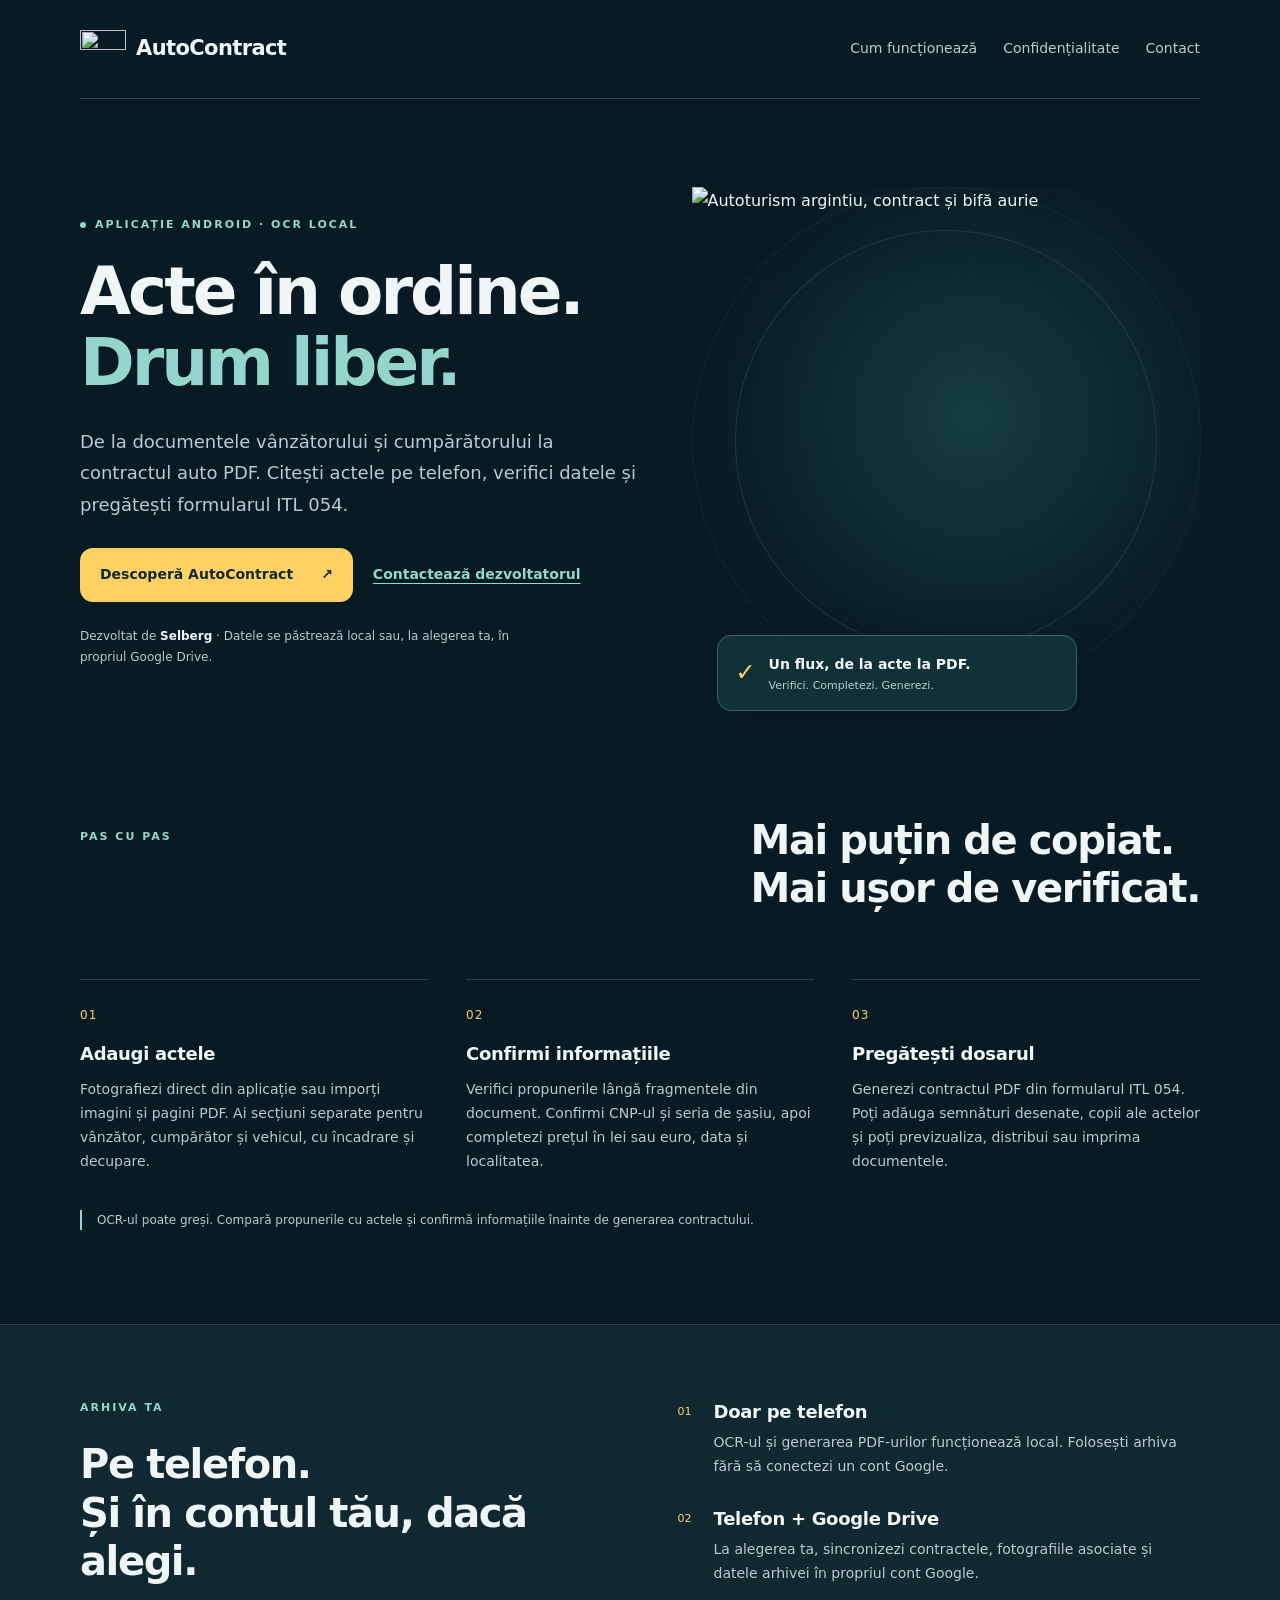
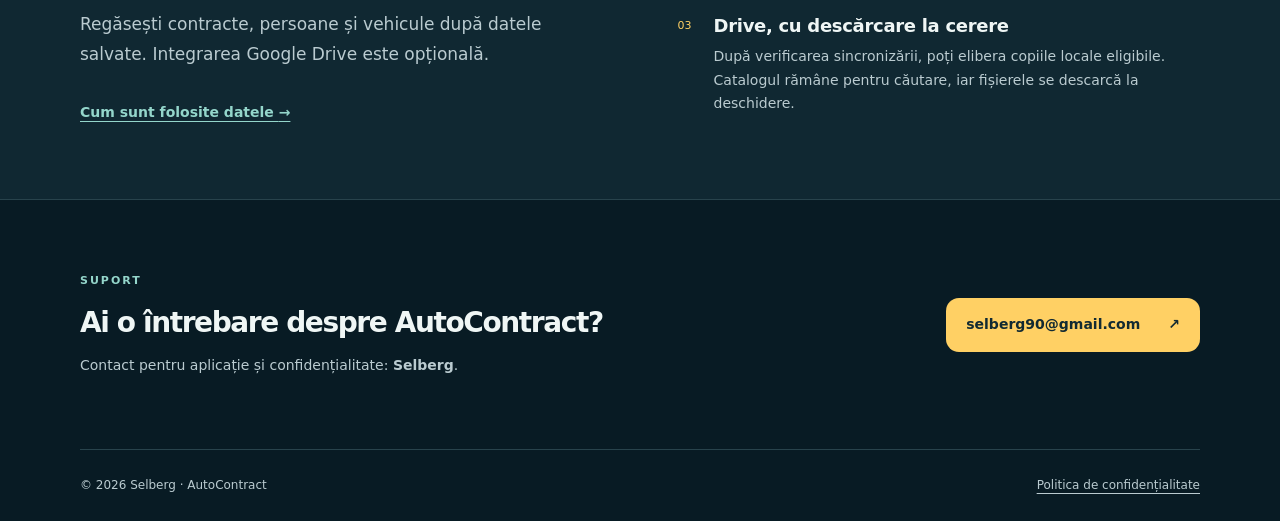
==== index.html @ 1d950cab "Publică paginile AutoContract și politica de confidențialitate" ====
<!doctype html>
<html lang="ro">
<head>
  <meta charset="utf-8">
  <meta name="viewport" content="width=device-width, initial-scale=1">
  <meta name="description" content="AutoContract: aplicație Android pentru contracte auto ITL 054, OCR local, PDF-uri și arhivare opțională în propriul Google Drive.">
  <meta name="theme-color" content="#081b24">
  <title>AutoContract — Acte în ordine. Drum liber.</title>
  <link rel="icon" type="image/png" href="assets/logo.png">
  <link rel="stylesheet" href="style.css">
</head>
<body>
  <a class="skip" href="#continut">Sari la conținut</a>
  <header class="top wrap">
    <a class="brand" href="index.html" aria-label="AutoContract — Acasă"><img src="assets/logo.png" alt="" width="46" height="46"><span>AutoContract</span></a>
    <nav aria-label="Navigare principală"><a href="#cum-functioneaza">Cum funcționează</a><a href="confidentialitate.html">Confidențialitate</a><a href="mailto:selberg90@gmail.com">Contact</a></nav>
  </header>
  <main id="continut">
    <section class="hero wrap">
      <div class="hero-copy">
        <p class="eyebrow"><span class="dot"></span> APLICAȚIE ANDROID · OCR LOCAL</p>
        <h1>Acte în ordine.<br><em>Drum liber.</em></h1>
        <p class="lead">De la documentele vânzătorului și cumpărătorului la contractul auto PDF. Citești actele pe telefon, verifici datele și pregătești formularul ITL 054.</p>
        <div class="actions"><a class="button primary" href="#cum-functioneaza">Descoperă AutoContract <span aria-hidden="true">↗</span></a><a class="text-link" href="mailto:selberg90@gmail.com">Contactează dezvoltatorul</a></div>
        <p class="quiet">Dezvoltat de <strong>Selberg</strong> · Datele se păstrează local sau, la alegerea ta, în propriul Google Drive.</p>
      </div>
      <div class="hero-art" aria-label="Identitatea vizuală AutoContract: un autoturism, un document și o bifă">
        <div class="orbit" aria-hidden="true"></div><div class="orbit second" aria-hidden="true"></div>
        <img class="app-art" src="assets/logo.png" alt="Autoturism argintiu, contract și bifă aurie" width="512" height="512">
        <div class="art-label"><span class="mini-check" aria-hidden="true">✓</span><div><strong>Un flux, de la acte la PDF.</strong><small>Verifici. Completezi. Generezi.</small></div></div>
      </div>
    </section>
    <section class="flow wrap" id="cum-functioneaza" aria-labelledby="flow-title">
      <div class="section-heading"><p class="eyebrow">PAS CU PAS</p><h2 id="flow-title">Mai puțin de copiat.<br>Mai ușor de verificat.</h2></div>
      <div class="steps">
        <article><span class="number">01</span><h3>Adaugi actele</h3><p>Fotografiezi direct din aplicație sau imporți imagini și pagini PDF. Ai secțiuni separate pentru vânzător, cumpărător și vehicul, cu încadrare și decupare.</p></article>
        <article><span class="number">02</span><h3>Confirmi informațiile</h3><p>Verifici propunerile lângă fragmentele din document. Confirmi CNP-ul și seria de șasiu, apoi completezi prețul în lei sau euro, data și localitatea.</p></article>
        <article><span class="number">03</span><h3>Pregătești dosarul</h3><p>Generezi contractul PDF din formularul ITL 054. Poți adăuga semnături desenate, copii ale actelor și poți previzualiza, distribui sau imprima documentele.</p></article>
      </div>
      <p class="note">OCR-ul poate greși. Compară propunerile cu actele și confirmă informațiile înainte de generarea contractului.</p>
    </section>
    <section class="archive-band">
      <div class="wrap archive-grid">
        <div><p class="eyebrow">ARHIVA TA</p><h2>Pe telefon.<br>Și în contul tău, dacă alegi.</h2><p class="lead smaller">Regăsești contracte, persoane și vehicule după datele salvate. Integrarea Google Drive este opțională.</p><a class="text-link" href="confidentialitate.html">Cum sunt folosite datele <span aria-hidden="true">→</span></a></div>
        <div class="storage-options">
          <article><span aria-hidden="true">01</span><div><h3>Doar pe telefon</h3><p>OCR-ul și generarea PDF-urilor funcționează local. Folosești arhiva fără să conectezi un cont Google.</p></div></article>
          <article><span aria-hidden="true">02</span><div><h3>Telefon + Google Drive</h3><p>La alegerea ta, sincronizezi contractele, fotografiile asociate și datele arhivei în propriul cont Google.</p></div></article>
          <article><span aria-hidden="true">03</span><div><h3>Drive, cu descărcare la cerere</h3><p>După verificarea sincronizării, poți elibera copiile locale eligibile. Catalogul rămâne pentru căutare, iar fișierele se descarcă la deschidere.</p></div></article>
        </div>
      </div>
    </section>
    <section class="contact wrap" id="contact"><div><p class="eyebrow">SUPORT</p><h2>Ai o întrebare despre AutoContract?</h2><p>Contact pentru aplicație și confidențialitate: <strong>Selberg</strong>.</p></div><a class="button primary" href="mailto:selberg90@gmail.com">selberg90@gmail.com <span aria-hidden="true">↗</span></a></section>
  </main>
  <footer class="wrap"><span>© 2026 Selberg · AutoContract</span><a href="confidentialitate.html">Politica de confidențialitate</a></footer>
</body>
</html>
---- style.css ----
:root{color-scheme:dark;--bg:#081b24;--surface:#102832;--mint:#94d6cb;--text:#eff6f5;--muted:#bacbd0;--gold:#ffd064;--line:#28434c}*{box-sizing:border-box}html{scroll-behavior:smooth;scroll-padding-top:36px}body{margin:0;background:var(--bg);color:var(--text);font-family:system-ui,-apple-system,"Segoe UI",sans-serif;font-size:16px;line-height:1.7}a{color:inherit;text-underline-offset:4px}a:hover{color:var(--mint)}a:focus-visible,button:focus-visible{outline:3px solid var(--gold);outline-offset:6px}img{max-width:100%;height:auto}.wrap{width:min(1120px,calc(100% - 64px));margin-inline:auto}.skip{position:absolute;left:20px;top:-70px;background:var(--gold);color:var(--bg);padding:10px;z-index:20}.skip:focus{top:10px}.top{display:flex;align-items:center;justify-content:space-between;gap:24px;padding-block:26px;border-bottom:1px solid var(--line)}.brand{display:flex;align-items:center;gap:10px;text-decoration:none;font-size:21px;font-weight:750;letter-spacing:-.6px}.brand img{object-fit:contain}.top nav{display:flex;gap:26px;font-size:14px;color:var(--muted)}.top nav a{text-decoration:none}.top nav a[aria-current]{color:var(--gold)}.hero{display:grid;grid-template-columns:1.12fr 1fr;align-items:center;gap:42px;padding-block:88px 100px}.eyebrow{font-size:11px;font-weight:750;letter-spacing:2px;color:var(--mint);margin:0 0 22px;display:flex;align-items:center;gap:9px}.dot{width:6px;height:6px;border-radius:50%;background:var(--mint)}h1{font-size:clamp(44px,5.3vw,66px);line-height:1.08;letter-spacing:-3px;font-weight:720;margin:0 0 27px}h1 em{font-style:normal;color:var(--mint)}.lead{font-size:18px;line-height:1.75;color:var(--muted);max-width:570px;margin:0 0 28px}.lead.smaller{font-size:17px}.actions{display:flex;flex-wrap:wrap;align-items:center;gap:20px}.button{display:inline-flex;align-items:center;justify-content:space-between;gap:28px;min-height:54px;border-radius:13px;padding:13px 20px;text-decoration:none;font-size:14px;font-weight:750}.primary{background:var(--gold);color:#122a32}.primary:hover{background:#ffe093;color:#122a32}.text-link{font-size:14px;color:var(--mint);font-weight:600}.quiet{font-size:12px;color:var(--muted);max-width:440px;margin:24px 0 0}.quiet strong{color:var(--text)}.hero-art{isolation:isolate;position:relative;aspect-ratio:1;display:flex;align-items:center;justify-content:center;background:radial-gradient(ellipse at 55% 45%,#1d5a5a88,transparent 67%)}.app-art{position:relative;z-index:2;width:100%;filter:drop-shadow(0 24px 25px #0005)}.orbit{position:absolute;width:83%;height:83%;border:1px solid #3b6b6a60;border-radius:50%;transform:rotate(-16deg)}.orbit.second{width:100%;height:100%;border-color:#3b6b6a28}.art-label{position:absolute;z-index:3;bottom:-15px;left:25px;right:0;max-width:360px;display:flex;align-items:center;gap:13px;padding:14px 18px;border:1px solid #396367;background:#12343bea;border-radius:14px;box-shadow:0 12px 45px #0003}.art-label strong{font-size:14px}.art-label small{display:block;font-size:11px;color:var(--muted)}.mini-check{color:var(--gold);font-size:24px}.flow{padding-block:20px 82px}.section-heading{display:flex;align-items:flex-start;justify-content:space-between;gap:40px;margin-bottom:42px}.section-heading .eyebrow{padding-top:12px}h2{font-size:clamp(28px,3.2vw,40px);font-weight:650;line-height:1.22;letter-spacing:-1.4px;margin:0 0 24px}h3{font-size:18px;line-height:1.4;letter-spacing:-.3px;margin:14px 0 12px}.steps{display:grid;grid-template-columns:repeat(3,1fr);gap:38px}.steps article{border-top:1px solid var(--line);padding-top:20px}.number{font-size:12px;letter-spacing:1px;color:var(--gold)}.steps p,.storage-options p{font-size:14px;color:var(--muted);margin:0}.note{margin-top:36px;font-size:12px;color:var(--muted);border-left:2px solid var(--mint);padding-left:15px}.archive-band{background:var(--surface);border-block:1px solid var(--line)}.archive-grid{display:grid;grid-template-columns:1fr 1.05fr;gap:100px;padding-block:74px}.storage-options{display:flex;flex-direction:column;gap:27px}.storage-options article{display:flex;gap:22px}.storage-options article>span{font-size:11px;color:var(--gold);padding-top:4px}.storage-options h3{margin:0 0 7px}.contact{padding-block:72px;display:flex;align-items:center;justify-content:space-between;gap:48px}.contact h2{font-size:28px;margin-bottom:14px}.contact p:not(.eyebrow){font-size:14px;color:var(--muted);margin:0}.contact .eyebrow{margin-bottom:15px}.contact .button{flex-shrink:0}footer{border-top:1px solid var(--line);padding-block:25px;display:flex;justify-content:space-between;gap:20px;font-size:12px;color:var(--muted)}.policy{max-width:780px;padding-block:56px 70px}.policy h1{font-size:43px;letter-spacing:-1.6px}.policy h2{font-size:24px;margin:36px 0 14px;letter-spacing:-.7px}.policy p,.policy li{font-size:15px;color:var(--muted)}.policy strong{color:var(--text)}.policy ul{padding-left:22px}.policy a{color:var(--mint)}.policy .summary{border:1px solid var(--line);border-radius:16px;background:var(--surface);padding:20px 24px;margin:24px 0 32px}.policy .summary p{margin:0}.policy .back{display:inline-block;margin-bottom:25px;color:var(--mint);font-size:14px}@media(max-width:880px){.hero{gap:22px;padding-block:65px 80px}.archive-grid{gap:48px}.contact{flex-direction:column;align-items:flex-start;gap:20px}.top nav{gap:17px}.section-heading{display:block}.steps{gap:26px}}@media(max-width:640px){.wrap{width:calc(100% - 36px)}.top{padding-block:19px;align-items:flex-start}.brand{font-size:18px}.brand img{width:36px;height:36px}.top nav{font-size:12px;gap:9px;flex-direction:column;align-items:flex-end}.hero{grid-template-columns:1fr;padding-block:44px 65px;gap:25px}h1{font-size:47px;letter-spacing:-2px}.lead{font-size:16px}.hero-art{max-width:370px;margin-inline:auto;width:100%}.art-label{left:12px;right:12px;bottom:0}.steps{grid-template-columns:1fr;gap:26px}.section-heading{margin-bottom:28px}.steps article{padding-top:15px}.flow{padding-bottom:48px}.archive-grid{grid-template-columns:1fr;padding-block:48px;gap:32px}.contact{padding-block:48px}.button{font-size:13px}.policy{padding-block:36px 50px}.policy h1{font-size:34px}.policy h2{font-size:22px}footer{flex-direction:column;gap:6px}}@media(prefers-reduced-motion:reduce){html{scroll-behavior:auto}}@media print{body{background:#fff;color:#111}.top,footer,.back,.skip,.hero-art{display:none}.policy p,.policy li,.policy strong{color:#111}.policy .summary{background:#fff;border-color:#aaa}.policy{width:100%;padding:0}.policy a{color:#111}}

.policy a{overflow-wrap:anywhere}@media(max-width:640px){.top{gap:12px}.brand{gap:7px;font-size:17px}.top nav{font-size:11.5px}}
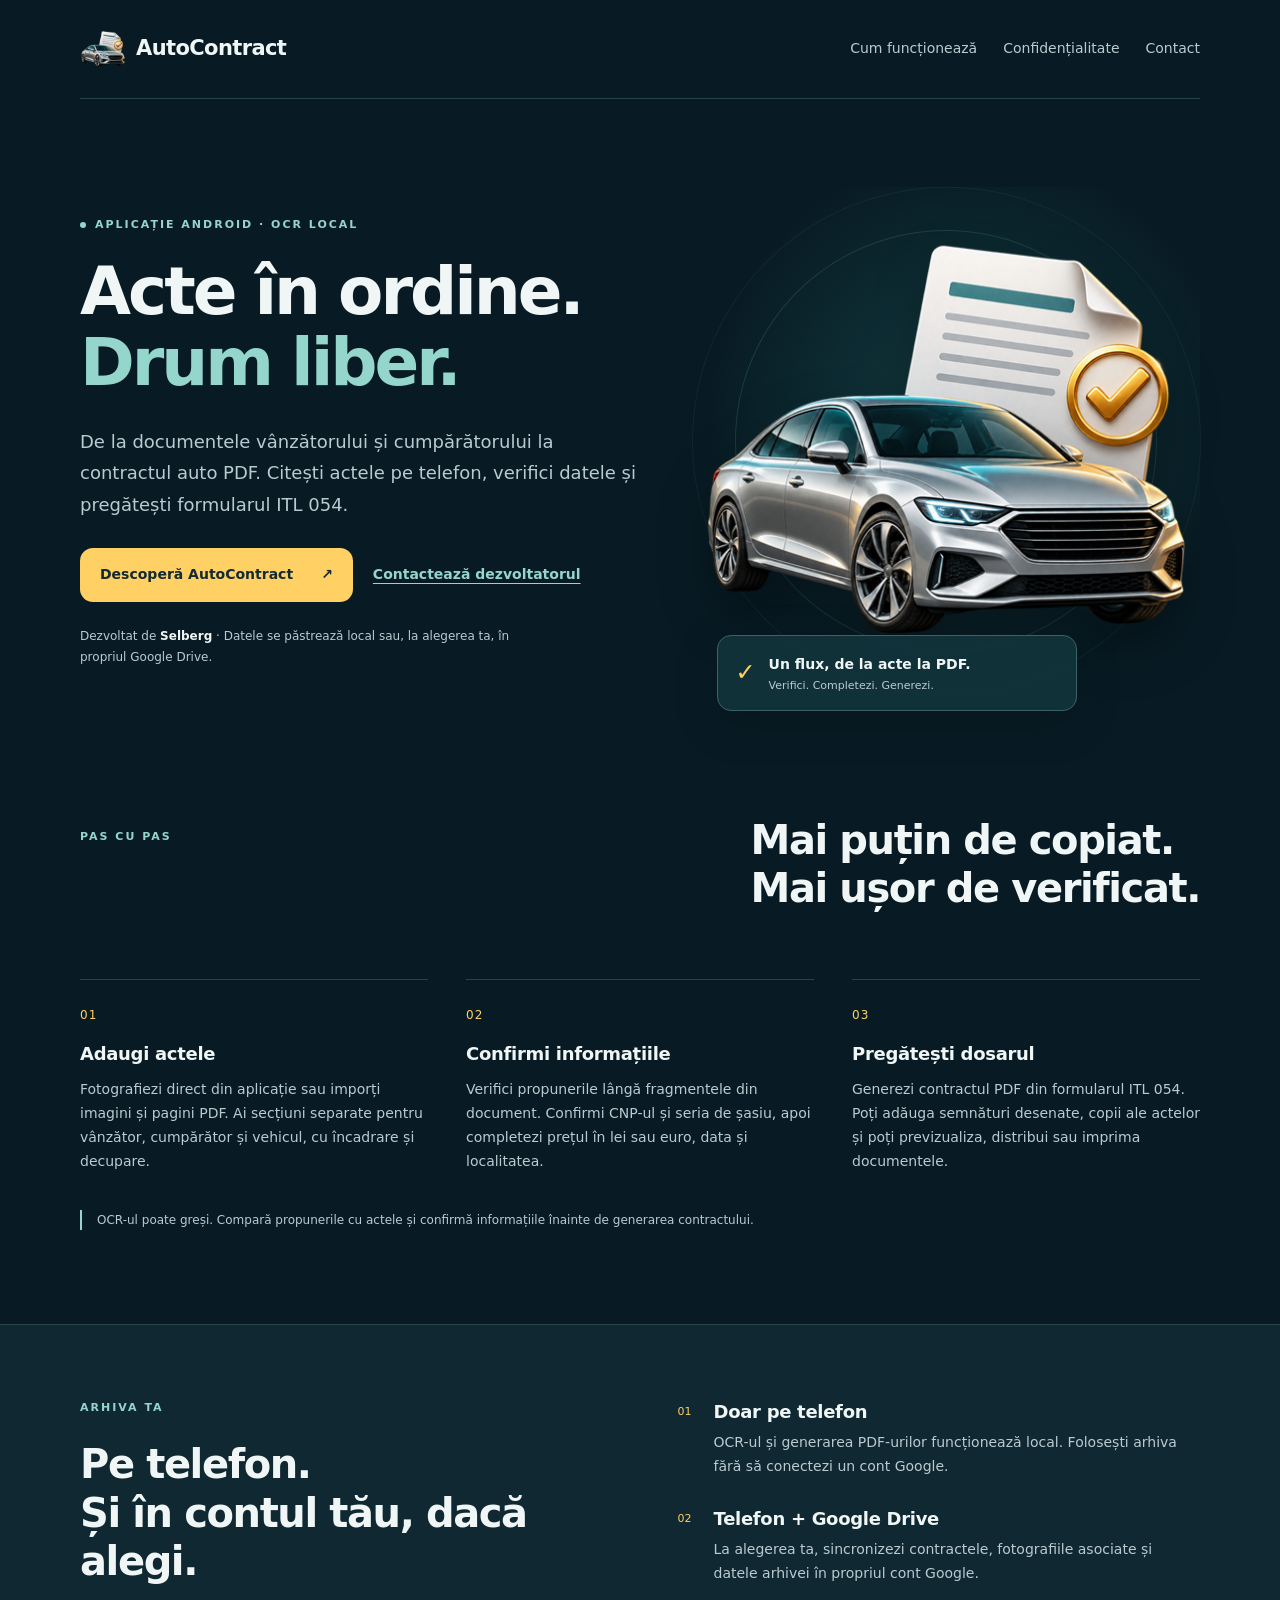
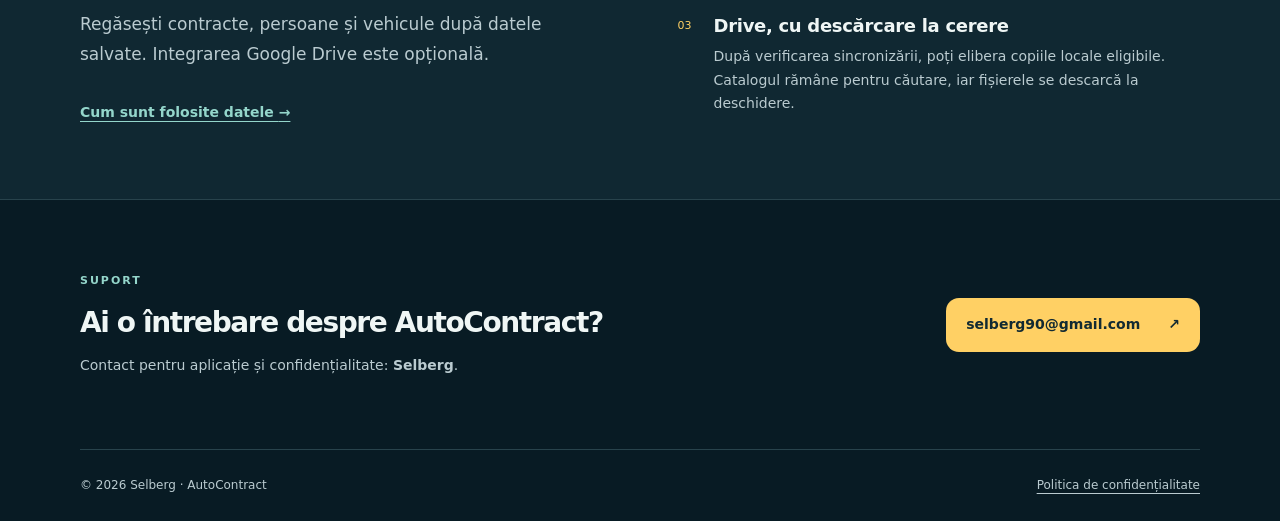
==== commit e78a7695: "Corectează calea siglei în paginile publice" ====
--- a/index.html
+++ b/index.html
@@ -6,13 +6,13 @@
   <meta name="description" content="AutoContract: aplicație Android pentru contracte auto ITL 054, OCR local, PDF-uri și arhivare opțională în propriul Google Drive.">
   <meta name="theme-color" content="#081b24">
   <title>AutoContract — Acte în ordine. Drum liber.</title>
-  <link rel="icon" type="image/png" href="assets/logo.png">
+  <link rel="icon" type="image/png" href="logo.png">
   <link rel="stylesheet" href="style.css">
 </head>
 <body>
   <a class="skip" href="#continut">Sari la conținut</a>
   <header class="top wrap">
-    <a class="brand" href="index.html" aria-label="AutoContract — Acasă"><img src="assets/logo.png" alt="" width="46" height="46"><span>AutoContract</span></a>
+    <a class="brand" href="index.html" aria-label="AutoContract — Acasă"><img src="logo.png" alt="" width="46" height="46"><span>AutoContract</span></a>
     <nav aria-label="Navigare principală"><a href="#cum-functioneaza">Cum funcționează</a><a href="confidentialitate.html">Confidențialitate</a><a href="mailto:selberg90@gmail.com">Contact</a></nav>
   </header>
   <main id="continut">
@@ -26,7 +26,7 @@
       </div>
       <div class="hero-art" aria-label="Identitatea vizuală AutoContract: un autoturism, un document și o bifă">
         <div class="orbit" aria-hidden="true"></div><div class="orbit second" aria-hidden="true"></div>
-        <img class="app-art" src="assets/logo.png" alt="Autoturism argintiu, contract și bifă aurie" width="512" height="512">
+        <img class="app-art" src="logo.png" alt="Autoturism argintiu, contract și bifă aurie" width="512" height="512">
         <div class="art-label"><span class="mini-check" aria-hidden="true">✓</span><div><strong>Un flux, de la acte la PDF.</strong><small>Verifici. Completezi. Generezi.</small></div></div>
       </div>
     </section>
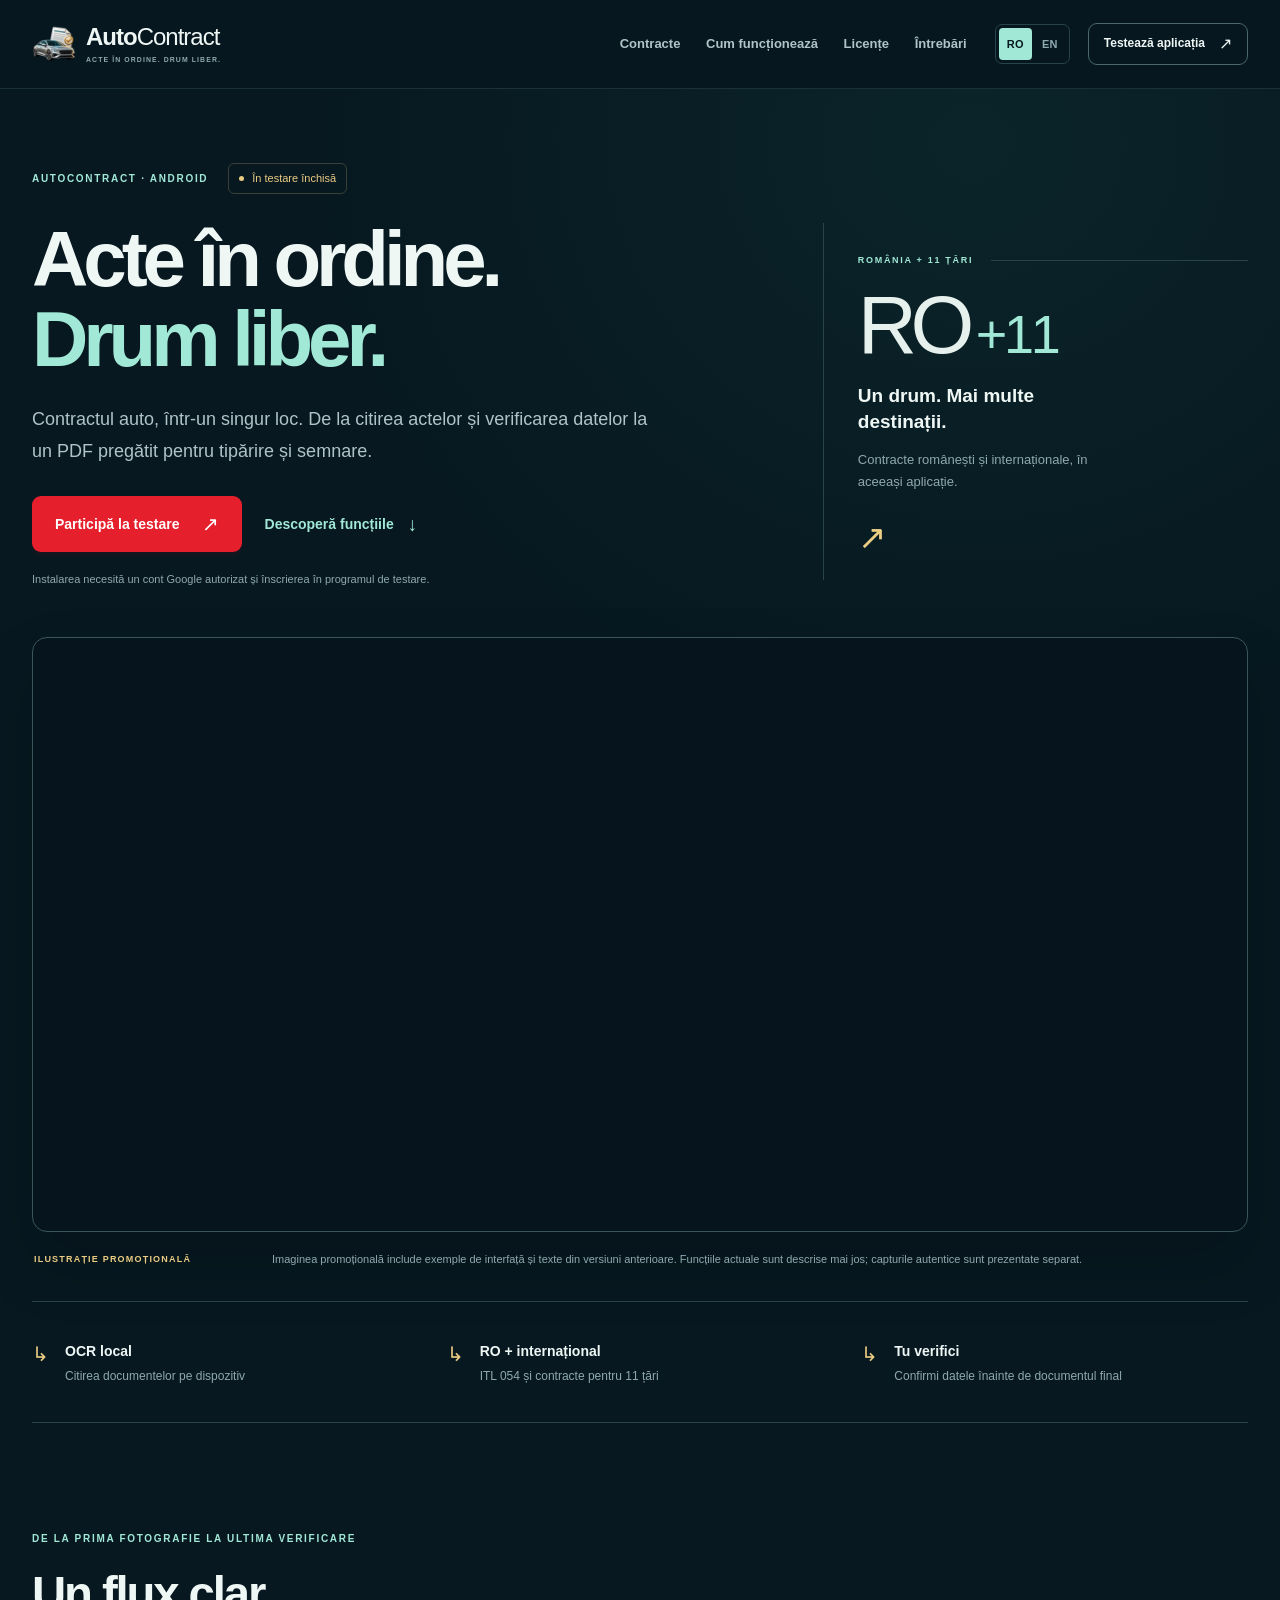
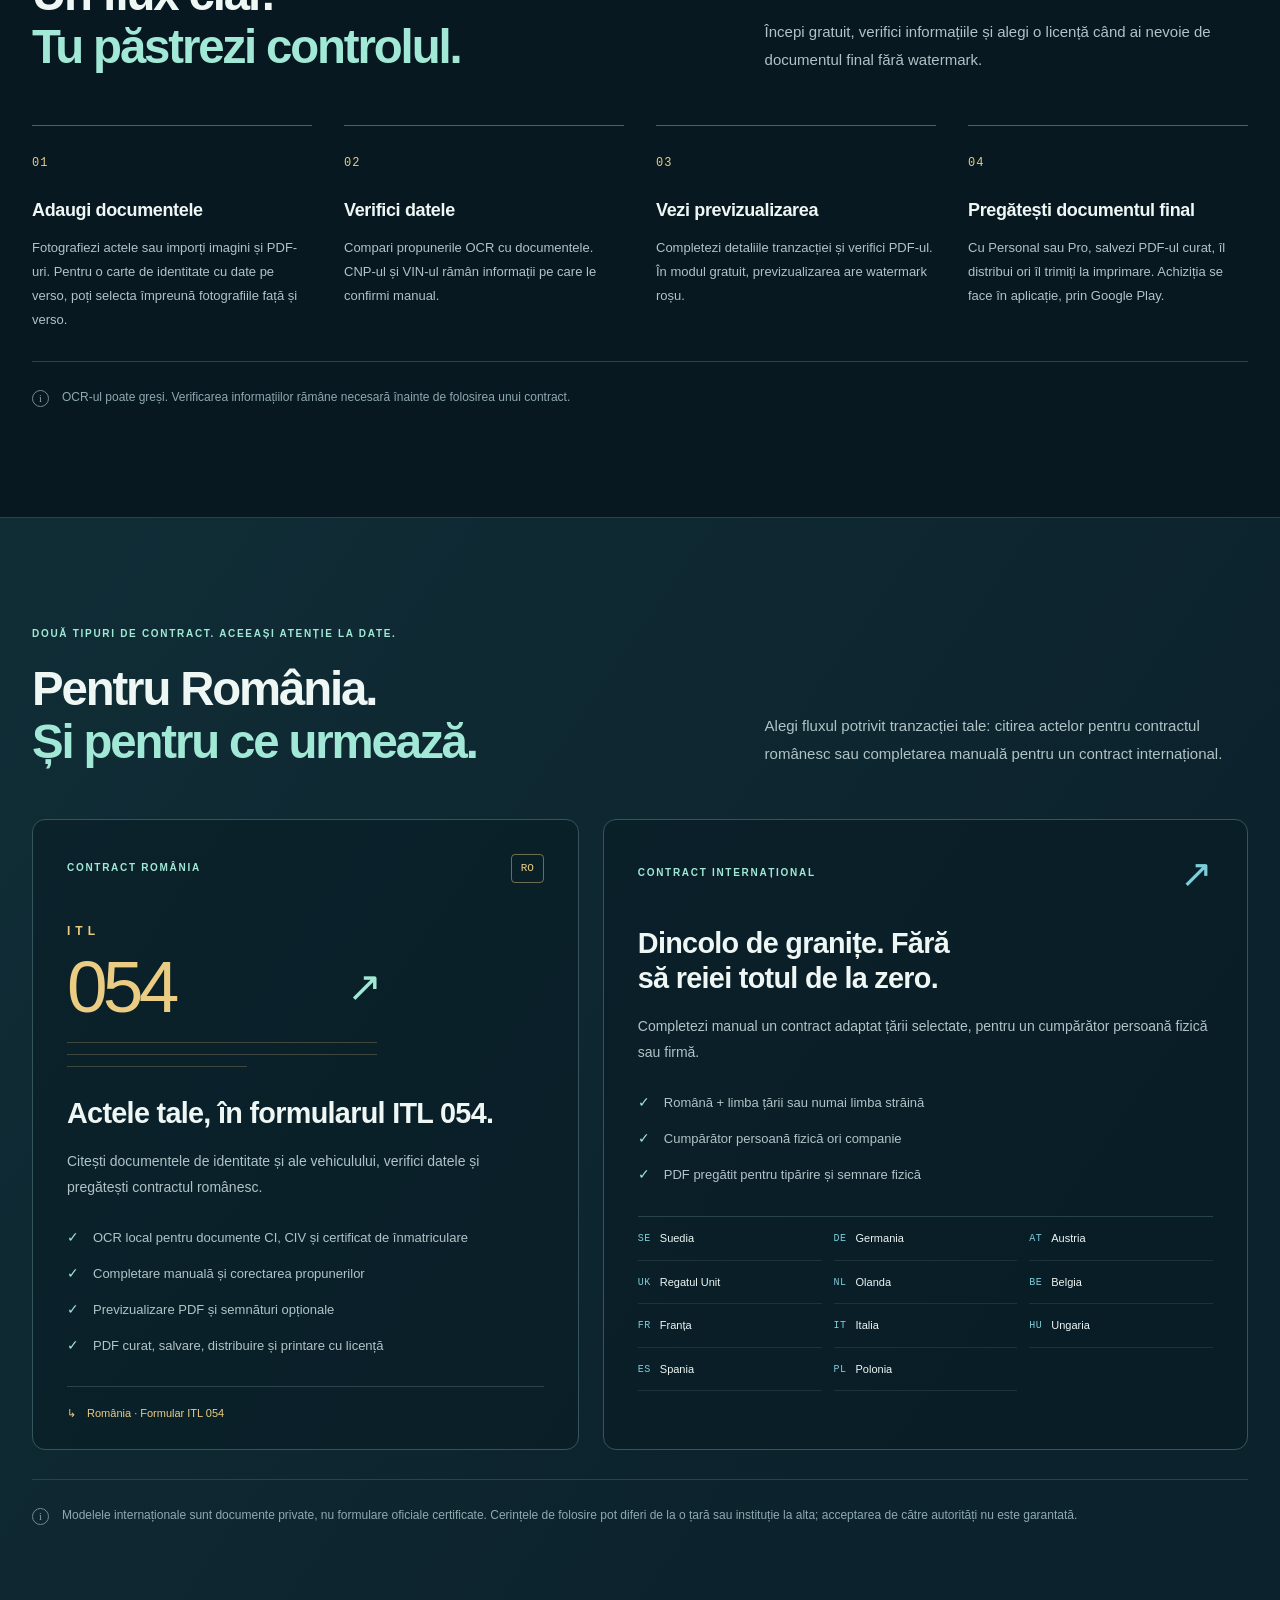
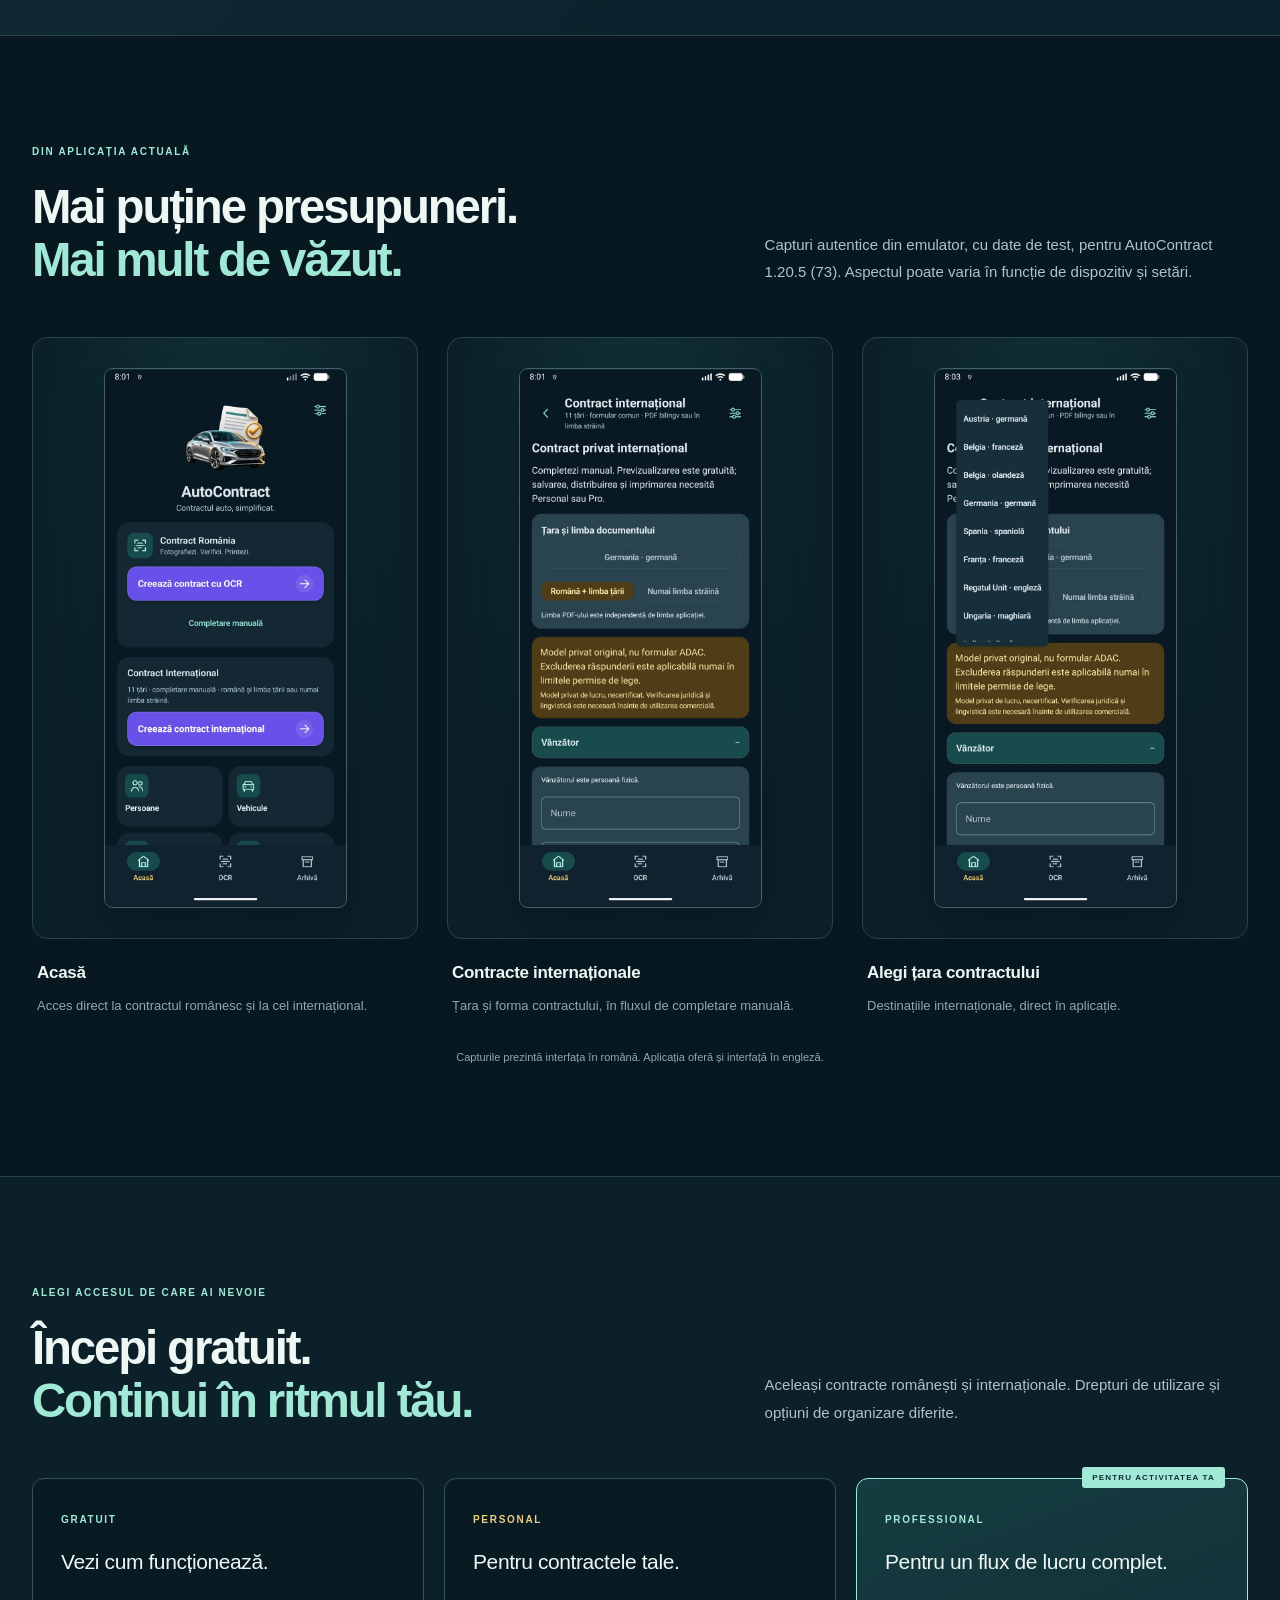
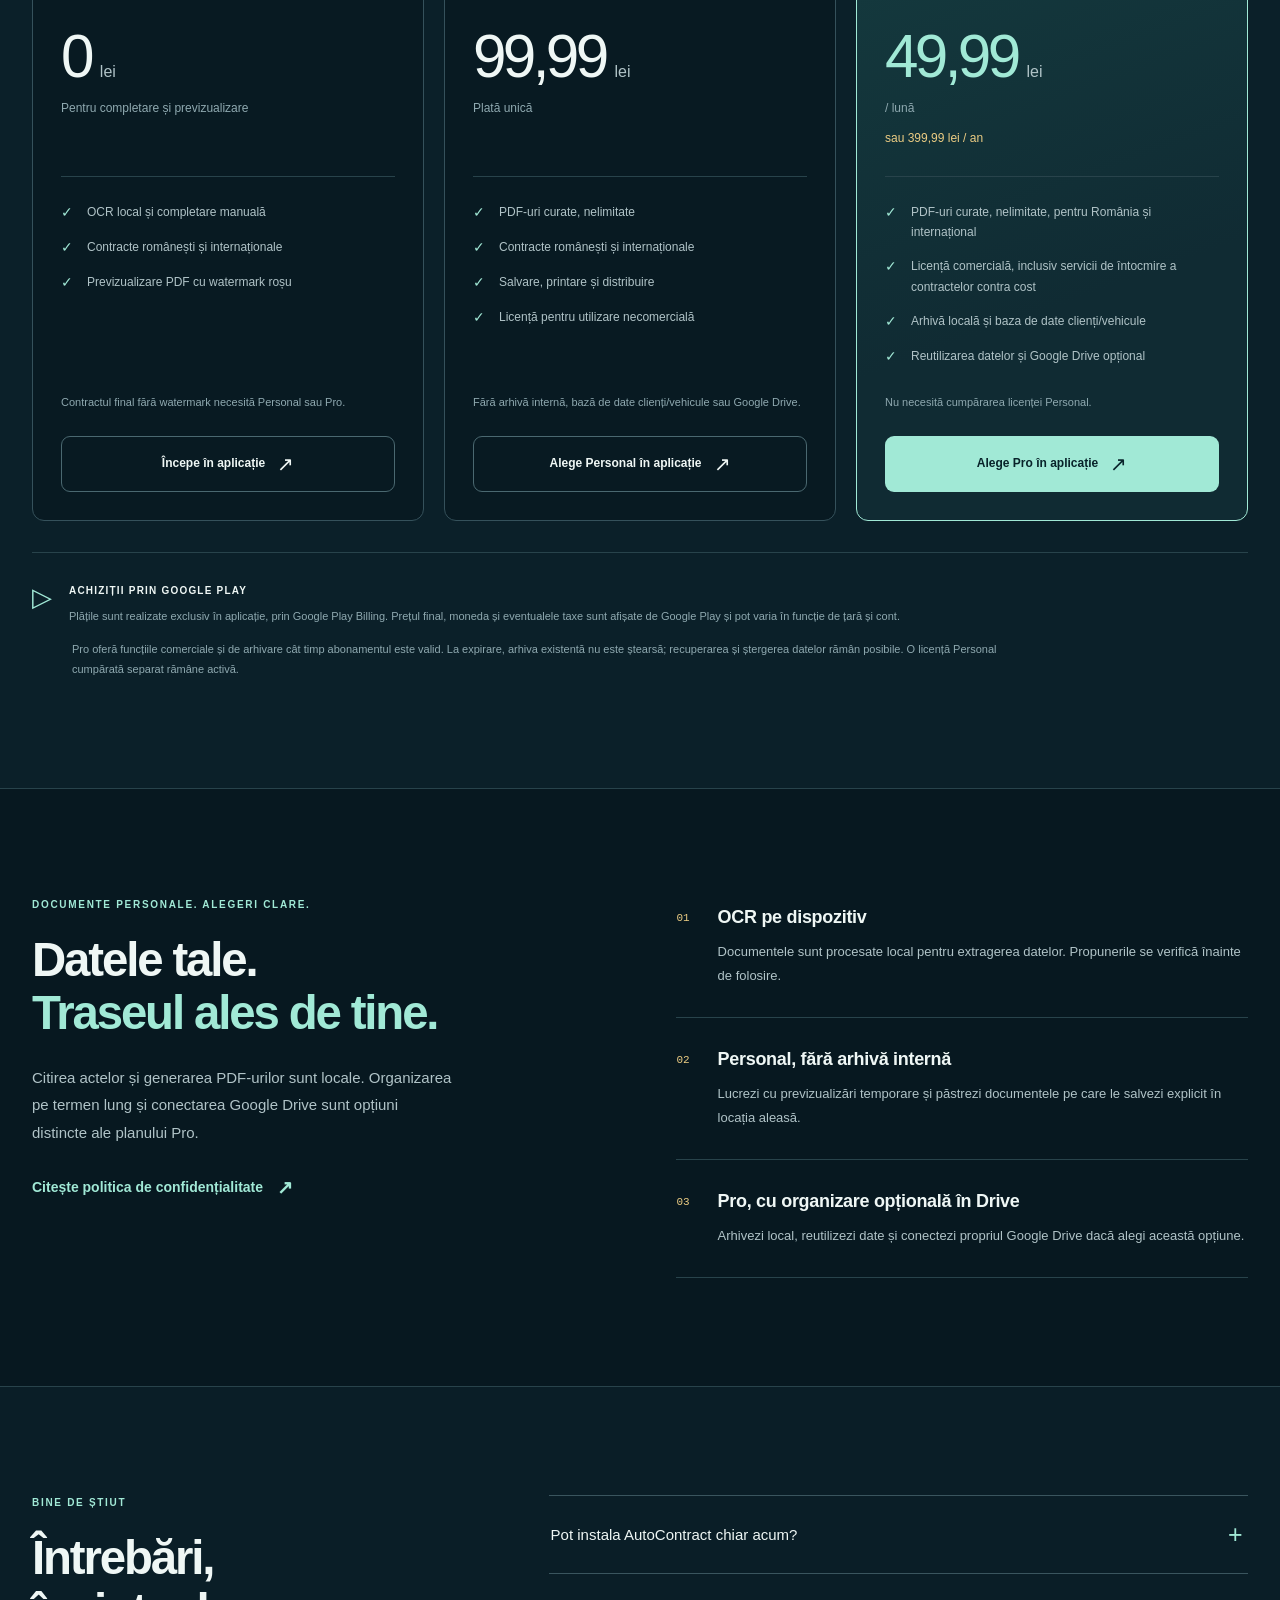
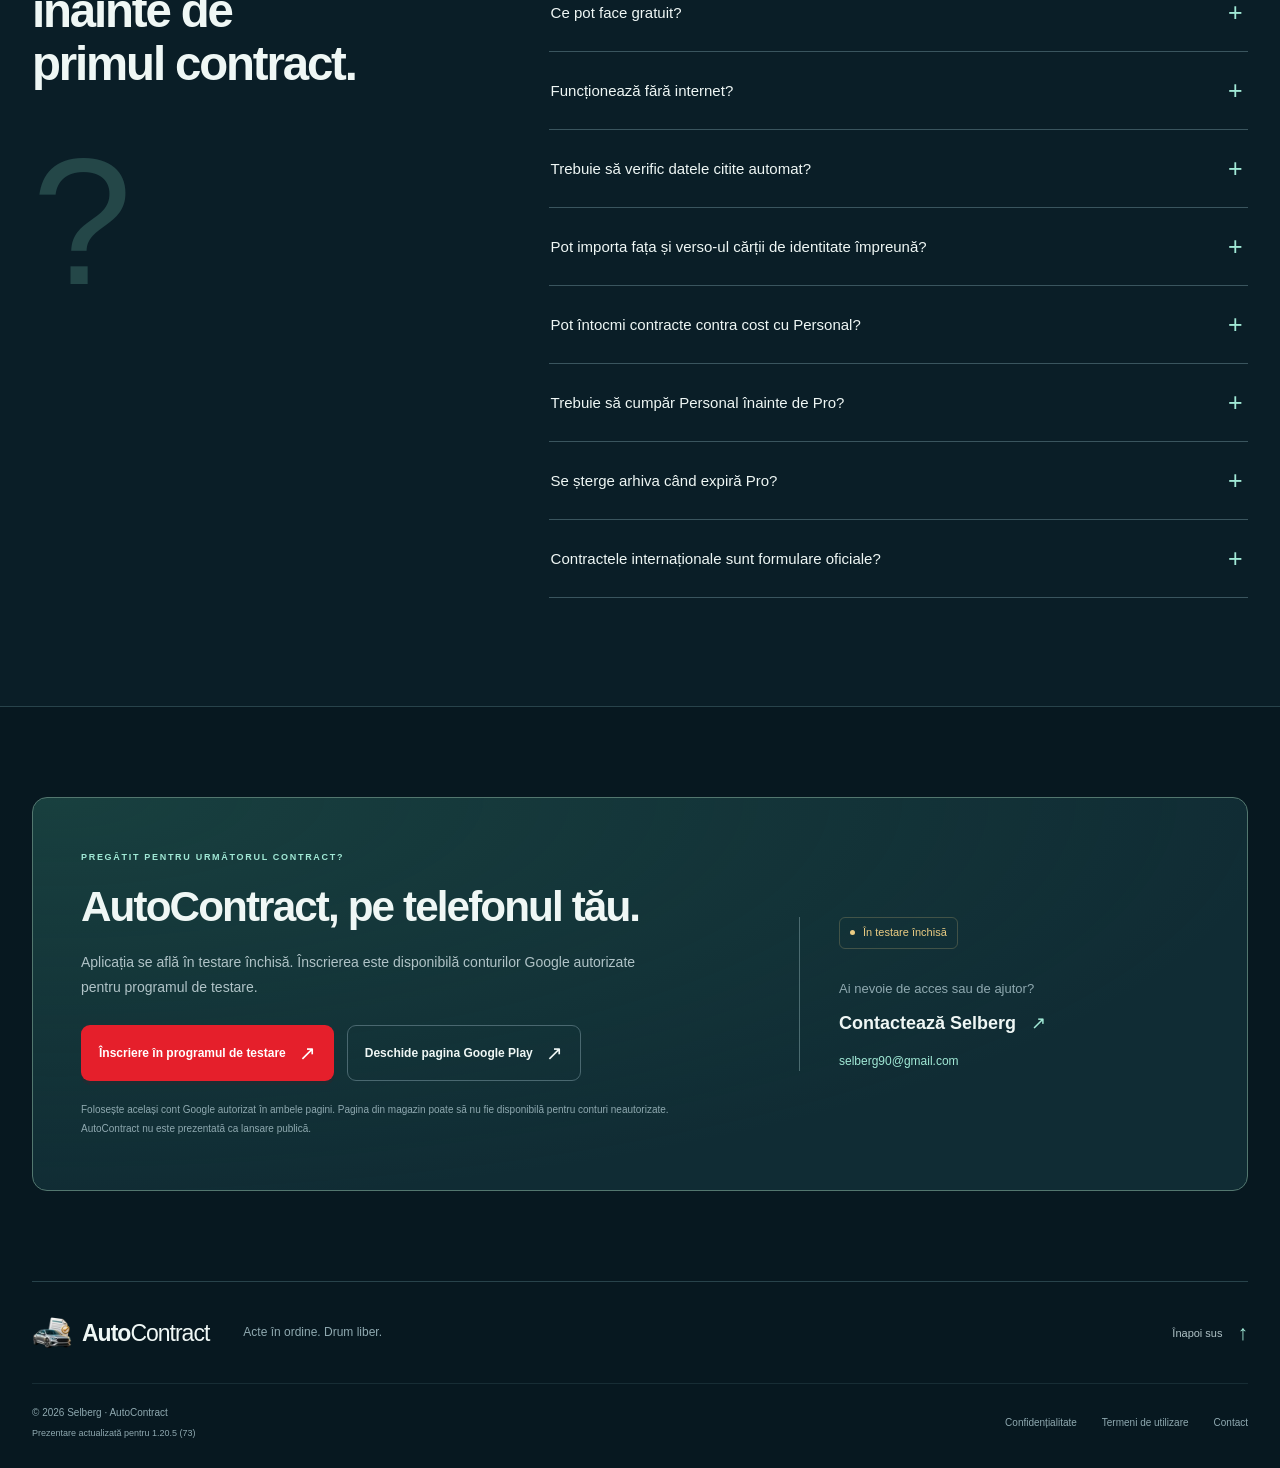
==== commit b9616af2: "Refresh AutoContract website with bilingual product and approved legal pages" ====
--- a/index.html
+++ b/index.html
@@ -3,54 +3,159 @@
 <head>
   <meta charset="utf-8">
   <meta name="viewport" content="width=device-width, initial-scale=1">
-  <meta name="description" content="AutoContract: aplicație Android pentru contracte auto ITL 054, OCR local, PDF-uri și arhivare opțională în propriul Google Drive.">
-  <meta name="theme-color" content="#081b24">
-  <title>AutoContract — Acte în ordine. Drum liber.</title>
-  <link rel="icon" type="image/png" href="logo.png">
-  <link rel="stylesheet" href="style.css">
+  <meta name="description" content="Contracte auto ITL 054 și internaționale pentru 11 țări. OCR local, verificarea datelor și PDF-uri curate cu Personal sau Pro. Aplicație Android în testare închisă.">
+  <meta name="theme-color" content="#071820">
+  <meta name="color-scheme" content="dark">
+  <title>AutoContract — Contracte auto, de la acte la PDF</title>
+  <link rel="canonical" href="https://autocontract.myprintx.com/">
+  <link rel="alternate" hreflang="ro" href="https://autocontract.myprintx.com/">
+  <link rel="alternate" hreflang="en" href="https://autocontract.myprintx.com/en/">
+  <link rel="alternate" hreflang="x-default" href="https://autocontract.myprintx.com/">
+  <meta property="og:type" content="website">
+  <meta property="og:site_name" content="AutoContract">
+  <meta property="og:locale" content="ro_RO">
+  <meta property="og:locale:alternate" content="en_GB">
+  <meta property="og:title" content="AutoContract — Contracte auto, de la acte la PDF">
+  <meta property="og:description" content="Contracte auto ITL 054 și internaționale pentru 11 țări. OCR local, verificarea datelor și PDF-uri curate cu Personal sau Pro. Aplicație Android în testare închisă.">
+  <meta property="og:url" content="https://autocontract.myprintx.com/">
+  <meta property="og:image" content="https://autocontract.myprintx.com/assets/social-card.jpg">
+  <meta property="og:image:width" content="1200">
+  <meta property="og:image:height" content="630">
+  <meta property="og:image:alt" content="Imagine promoțională AutoContract cu identitatea aplicației și exemple ilustrative de ecrane pentru contracte auto">
+  <meta name="twitter:card" content="summary_large_image">
+  <meta name="twitter:title" content="AutoContract — Contracte auto, de la acte la PDF">
+  <meta name="twitter:description" content="Contracte auto ITL 054 și internaționale pentru 11 țări. OCR local, verificarea datelor și PDF-uri curate cu Personal sau Pro. Aplicație Android în testare închisă.">
+  <meta name="twitter:image" content="https://autocontract.myprintx.com/assets/social-card.jpg">
+  <link rel="icon" href="/assets/favicon.ico" sizes="any">
+  <link rel="icon" type="image/png" href="/assets/favicon-32.png" sizes="32x32">
+  <link rel="apple-touch-icon" href="/assets/favicon-180.png" sizes="180x180">
+  <link rel="stylesheet" href="/assets/site.css">
+  <script src="/assets/site.js" defer></script>
 </head>
-<body>
-  <a class="skip" href="#continut">Sari la conținut</a>
-  <header class="top wrap">
-    <a class="brand" href="index.html" aria-label="AutoContract — Acasă"><img src="logo.png" alt="" width="46" height="46"><span>AutoContract</span></a>
-    <nav aria-label="Navigare principală"><a href="#cum-functioneaza">Cum funcționează</a><a href="confidentialitate.html">Confidențialitate</a><a href="mailto:selberg90@gmail.com">Contact</a></nav>
+<body class="site-home" id="sus">
+  <a class="skip-link" href="#continut">Sari la conținut</a>
+  <header class="site-header">
+    <div class="shell header-inner">
+      <a class="brand" href="/" aria-label="AutoContract — Acasă">
+        <img src="/assets/logo-96.webp" srcset="/assets/logo-96.webp 96w, /assets/logo-192.webp 192w" sizes="44px" alt="" width="44" height="44">
+        <span>Auto<span class="brand-light">Contract</span><small>ACTE ÎN ORDINE. DRUM LIBER.</small></span>
+      </a>
+      <nav class="main-nav" id="navigare" aria-label="Navigare principală"><a href="#contracte">Contracte</a><a href="#cum-functioneaza">Cum funcționează</a><a href="#licente">Licențe</a><a href="#intrebari">Întrebări</a></nav>
+      <div class="header-actions">
+        <nav class="language-switch" aria-label="Limba site-ului">
+          <a href="/?lang=ro" lang="ro" hreflang="ro" data-language="ro" aria-current="page">RO</a>
+          <a href="/en/?lang=en" lang="en" hreflang="en" data-language="en">EN</a>
+        </nav>
+        <a class="button button-small button-outline header-cta" href="#instalare">Testează aplicația <span aria-hidden="true">↗</span></a>
+        <button class="menu-toggle" type="button" aria-controls="navigare" aria-expanded="false" aria-label="Deschide navigarea" hidden><span></span><span></span></button>
+      </div>
+    </div>
   </header>
   <main id="continut">
-    <section class="hero wrap">
-      <div class="hero-copy">
-        <p class="eyebrow"><span class="dot"></span> APLICAȚIE ANDROID · OCR LOCAL</p>
-        <h1>Acte în ordine.<br><em>Drum liber.</em></h1>
-        <p class="lead">De la documentele vânzătorului și cumpărătorului la contractul auto PDF. Citești actele pe telefon, verifici datele și pregătești formularul ITL 054.</p>
-        <div class="actions"><a class="button primary" href="#cum-functioneaza">Descoperă AutoContract <span aria-hidden="true">↗</span></a><a class="text-link" href="mailto:selberg90@gmail.com">Contactează dezvoltatorul</a></div>
-        <p class="quiet">Dezvoltat de <strong>Selberg</strong> · Datele se păstrează local sau, la alegerea ta, în propriul Google Drive.</p>
+    <section class="hero shell" aria-labelledby="hero-title">
+      <div class="hero-heading">
+        <div class="hero-copy">
+          <div class="hero-meta"><p class="eyebrow">AUTOCONTRACT · ANDROID</p><span class="status"><span aria-hidden="true"></span>În testare închisă</span></div>
+          <h1 id="hero-title">Acte în ordine.<br><span>Drum liber.</span></h1>
+          <p class="hero-lead">Contractul auto, într-un singur loc. De la citirea actelor și verificarea datelor la un PDF pregătit pentru tipărire și semnare.</p>
+          <div class="actions"><a class="button button-primary" href="#instalare">Participă la testare <span aria-hidden="true">↗</span></a><a class="text-link" href="#contracte">Descoperă funcțiile <span aria-hidden="true">↓</span></a></div>
+          <p class="access-note">Instalarea necesită un cont Google autorizat și înscrierea în programul de testare.</p>
+        </div>
+        <aside class="hero-destination" aria-label="ROMÂNIA + 11 ȚĂRI">
+          <div class="destination-top"><span class="eyebrow">ROMÂNIA + 11 ȚĂRI</span><span class="destination-line" aria-hidden="true"></span></div>
+          <div class="destination-number" aria-hidden="true">RO<span>+11</span></div>
+          <p class="destination-title">Un drum. Mai multe destinații.</p>
+          <p>Contracte românești și internaționale, în aceeași aplicație.</p>
+          <span class="route-symbol" aria-hidden="true">↗</span>
+        </aside>
       </div>
-      <div class="hero-art" aria-label="Identitatea vizuală AutoContract: un autoturism, un document și o bifă">
-        <div class="orbit" aria-hidden="true"></div><div class="orbit second" aria-hidden="true"></div>
-        <img class="app-art" src="logo.png" alt="Autoturism argintiu, contract și bifă aurie" width="512" height="512">
-        <div class="art-label"><span class="mini-check" aria-hidden="true">✓</span><div><strong>Un flux, de la acte la PDF.</strong><small>Verifici. Completezi. Generezi.</small></div></div>
+      <figure class="promo-figure">
+        <div class="promo-image-wrap">
+          <picture>
+            <source type="image/webp" srcset="/assets/promo-768.webp 768w, /assets/promo-1280.webp 1280w, /assets/promo-1795.webp 1795w" sizes="(max-width: 640px) calc(100vw - 36px), (max-width: 1328px) calc(100vw - 64px), 1264px">
+            <img src="/assets/promo-1795.webp" alt="Imagine promoțională AutoContract cu identitatea aplicației și exemple ilustrative de ecrane pentru contracte auto" width="1795" height="876" fetchpriority="high" decoding="async">
+          </picture>
+        </div>
+        <figcaption><span class="caption-label">ILUSTRAȚIE PROMOȚIONALĂ</span><span>Imaginea promoțională include exemple de interfață și texte din versiuni anterioare. Funcțiile actuale sunt descrise mai jos; capturile autentice sunt prezentate separat.</span></figcaption>
+      </figure>
+      <div class="hero-facts"><div><span class="fact-mark" aria-hidden="true">↳</span><div><strong>OCR local</strong><span>Citirea documentelor pe dispozitiv</span></div></div><div><span class="fact-mark" aria-hidden="true">↳</span><div><strong>RO + internațional</strong><span>ITL 054 și contracte pentru 11 țări</span></div></div><div><span class="fact-mark" aria-hidden="true">↳</span><div><strong>Tu verifici</strong><span>Confirmi datele înainte de documentul final</span></div></div></div>
+    </section>
+
+    <section class="section shell" id="cum-functioneaza" aria-labelledby="workflow-title">
+      <div class="section-head">
+        <div><p class="eyebrow">DE LA PRIMA FOTOGRAFIE LA ULTIMA VERIFICARE</p><h2 id="workflow-title">Un flux clar.<br><span>Tu păstrezi controlul.</span></h2></div>
+        <p class="section-intro">Începi gratuit, verifici informațiile și alegi o licență când ai nevoie de documentul final fără watermark.</p>
+      </div>
+      <div class="workflow-grid"><article data-reveal><span class="step-number">01</span><h3>Adaugi documentele</h3><p>Fotografiezi actele sau imporți imagini și PDF-uri. Pentru o carte de identitate cu date pe verso, poți selecta împreună fotografiile față și verso.</p></article><article data-reveal><span class="step-number">02</span><h3>Verifici datele</h3><p>Compari propunerile OCR cu documentele. CNP-ul și VIN-ul rămân informații pe care le confirmi manual.</p></article><article data-reveal><span class="step-number">03</span><h3>Vezi previzualizarea</h3><p>Completezi detaliile tranzacției și verifici PDF-ul. În modul gratuit, previzualizarea are watermark roșu.</p></article><article data-reveal><span class="step-number">04</span><h3>Pregătești documentul final</h3><p>Cu Personal sau Pro, salvezi PDF-ul curat, îl distribui ori îl trimiți la imprimare. Achiziția se face în aplicație, prin Google Play.</p></article></div>
+      <p class="info-note"><span aria-hidden="true">i</span>OCR-ul poate greși. Verificarea informațiilor rămâne necesară înainte de folosirea unui contract.</p>
+    </section>
+
+    <section class="contracts-section" id="contracte" aria-labelledby="contracts-title">
+      <div class="shell section">
+        <div class="section-head">
+          <div><p class="eyebrow">DOUĂ TIPURI DE CONTRACT. ACEEAȘI ATENȚIE LA DATE.</p><h2 id="contracts-title">Pentru România.<br><span>Și pentru ce urmează.</span></h2></div>
+          <p class="section-intro">Alegi fluxul potrivit tranzacției tale: citirea actelor pentru contractul românesc sau completarea manuală pentru un contract internațional.</p>
+        </div>
+        <div class="contract-grid">
+          <article class="contract-panel contract-romania" data-reveal>
+            <div class="panel-top"><span class="eyebrow">CONTRACT ROMÂNIA</span><span class="country-code">RO</span></div>
+            <div class="document-mark" aria-hidden="true"><span>ITL</span><strong>054<span>↗</span></strong><i></i><i></i><i></i></div>
+            <h3>Actele tale, în formularul ITL 054.</h3><p>Citești documentele de identitate și ale vehiculului, verifici datele și pregătești contractul românesc.</p>
+            <ul class="feature-list"><li><span aria-hidden="true">✓</span><span>OCR local pentru documente CI, CIV și certificat de înmatriculare</span></li><li><span aria-hidden="true">✓</span><span>Completare manuală și corectarea propunerilor</span></li><li><span aria-hidden="true">✓</span><span>Previzualizare PDF și semnături opționale</span></li><li><span aria-hidden="true">✓</span><span>PDF curat, salvare, distribuire și printare cu licență</span></li></ul>
+            <p class="panel-foot"><span aria-hidden="true">↳</span> România · Formular ITL 054</p>
+          </article>
+          <article class="contract-panel contract-international" data-reveal>
+            <div class="panel-top"><span class="eyebrow">CONTRACT INTERNAȚIONAL</span><span class="world-mark" aria-hidden="true">↗</span></div>
+            <h3>Dincolo de granițe. Fără să reiei totul de la zero.</h3><p>Completezi manual un contract adaptat țării selectate, pentru un cumpărător persoană fizică sau firmă.</p>
+            <ul class="feature-list"><li><span aria-hidden="true">✓</span><span>Română + limba țării sau numai limba străină</span></li><li><span aria-hidden="true">✓</span><span>Cumpărător persoană fizică ori companie</span></li><li><span aria-hidden="true">✓</span><span>PDF pregătit pentru tipărire și semnare fizică</span></li></ul>
+            <ul class="countries" aria-label="11 țări pentru contractele internaționale"><li><span>SE</span>Suedia</li><li><span>DE</span>Germania</li><li><span>AT</span>Austria</li><li><span>UK</span>Regatul Unit</li><li><span>NL</span>Olanda</li><li><span>BE</span>Belgia</li><li><span>FR</span>Franța</li><li><span>IT</span>Italia</li><li><span>HU</span>Ungaria</li><li><span>ES</span>Spania</li><li><span>PL</span>Polonia</li></ul>
+          </article>
+        </div>
+        <p class="info-note"><span aria-hidden="true">i</span>Modelele internaționale sunt documente private, nu formulare oficiale certificate. Cerințele de folosire pot diferi de la o țară sau instituție la alta; acceptarea de către autorități nu este garantată.</p>
       </div>
     </section>
-    <section class="flow wrap" id="cum-functioneaza" aria-labelledby="flow-title">
-      <div class="section-heading"><p class="eyebrow">PAS CU PAS</p><h2 id="flow-title">Mai puțin de copiat.<br>Mai ușor de verificat.</h2></div>
-      <div class="steps">
-        <article><span class="number">01</span><h3>Adaugi actele</h3><p>Fotografiezi direct din aplicație sau imporți imagini și pagini PDF. Ai secțiuni separate pentru vânzător, cumpărător și vehicul, cu încadrare și decupare.</p></article>
-        <article><span class="number">02</span><h3>Confirmi informațiile</h3><p>Verifici propunerile lângă fragmentele din document. Confirmi CNP-ul și seria de șasiu, apoi completezi prețul în lei sau euro, data și localitatea.</p></article>
-        <article><span class="number">03</span><h3>Pregătești dosarul</h3><p>Generezi contractul PDF din formularul ITL 054. Poți adăuga semnături desenate, copii ale actelor și poți previzualiza, distribui sau imprima documentele.</p></article>
+
+    <section class="section shell screens-section" id="aplicatie" aria-labelledby="screens-title">
+      <div class="section-head">
+        <div><p class="eyebrow">DIN APLICAȚIA ACTUALĂ</p><h2 id="screens-title">Mai puține presupuneri.<br><span>Mai mult de văzut.</span></h2></div>
+        <p class="section-intro">Capturi autentice din emulator, cu date de test, pentru AutoContract 1.20.5 (73). Aspectul poate varia în funcție de dispozitiv și setări.</p>
       </div>
-      <p class="note">OCR-ul poate greși. Compară propunerile cu actele și confirmă informațiile înainte de generarea contractului.</p>
+      <div class="screens-grid"><figure class="screen-figure" data-reveal><div class="screen-stage"><img src="/assets/screens/home-ro.webp" alt="Ecranul Acasă al AutoContract 1.20.5 în limba română" width="720" height="1600" loading="lazy" decoding="async"></div><figcaption><h3>Acasă</h3><p>Acces direct la contractul românesc și la cel internațional.</p></figcaption></figure><figure class="screen-figure" data-reveal><div class="screen-stage"><img src="/assets/screens/international-ro.webp" alt="Ecranul de completare a unui contract internațional în AutoContract" width="720" height="1600" loading="lazy" decoding="async"></div><figcaption><h3>Contracte internaționale</h3><p>Țara și forma contractului, în fluxul de completare manuală.</p></figcaption></figure><figure class="screen-figure" data-reveal><div class="screen-stage"><img src="/assets/screens/countries-ro.webp" alt="Selectorul de țări pentru contractele internaționale în AutoContract" width="720" height="1600" loading="lazy" decoding="async"></div><figcaption><h3>Alegi țara contractului</h3><p>Destinațiile internaționale, direct în aplicație.</p></figcaption></figure></div>
+      <p class="quiet centered">Capturile prezintă interfața în română. Aplicația oferă și interfață în engleză.</p>
     </section>
-    <section class="archive-band">
-      <div class="wrap archive-grid">
-        <div><p class="eyebrow">ARHIVA TA</p><h2>Pe telefon.<br>Și în contul tău, dacă alegi.</h2><p class="lead smaller">Regăsești contracte, persoane și vehicule după datele salvate. Integrarea Google Drive este opțională.</p><a class="text-link" href="confidentialitate.html">Cum sunt folosite datele <span aria-hidden="true">→</span></a></div>
-        <div class="storage-options">
-          <article><span aria-hidden="true">01</span><div><h3>Doar pe telefon</h3><p>OCR-ul și generarea PDF-urilor funcționează local. Folosești arhiva fără să conectezi un cont Google.</p></div></article>
-          <article><span aria-hidden="true">02</span><div><h3>Telefon + Google Drive</h3><p>La alegerea ta, sincronizezi contractele, fotografiile asociate și datele arhivei în propriul cont Google.</p></div></article>
-          <article><span aria-hidden="true">03</span><div><h3>Drive, cu descărcare la cerere</h3><p>După verificarea sincronizării, poți elibera copiile locale eligibile. Catalogul rămâne pentru căutare, iar fișierele se descarcă la deschidere.</p></div></article>
+
+    <section class="pricing-section" id="licente" aria-labelledby="pricing-title">
+      <div class="shell section">
+        <div class="section-head">
+          <div><p class="eyebrow">ALEGI ACCESUL DE CARE AI NEVOIE</p><h2 id="pricing-title">Începi gratuit.<br><span>Continui în ritmul tău.</span></h2></div>
+          <p class="section-intro">Aceleași contracte românești și internaționale. Drepturi de utilizare și opțiuni de organizare diferite.</p>
         </div>
+        <div class="pricing-grid"><article class="price-plan plan-free" data-reveal><p class="eyebrow">GRATUIT</p><h3>Vezi cum funcționează.</h3><p class="price"><strong>0</strong><span>lei</span></p><p class="price-period">Pentru completare și previzualizare</p><div class="annual-spacer" aria-hidden="true"></div><ul class="feature-list"><li><span aria-hidden="true">✓</span><span>OCR local și completare manuală</span></li><li><span aria-hidden="true">✓</span><span>Contracte românești și internaționale</span></li><li><span aria-hidden="true">✓</span><span>Previzualizare PDF cu watermark roșu</span></li></ul><p class="plan-limit">Contractul final fără watermark necesită Personal sau Pro.</p><a class="button button-outline" href="#instalare">Începe în aplicație<span aria-hidden="true">↗</span></a></article><article class="price-plan plan-personal" data-reveal><p class="eyebrow">PERSONAL</p><h3>Pentru contractele tale.</h3><p class="price"><strong>99,99</strong><span>lei</span></p><p class="price-period">Plată unică</p><div class="annual-spacer" aria-hidden="true"></div><ul class="feature-list"><li><span aria-hidden="true">✓</span><span>PDF-uri curate, nelimitate</span></li><li><span aria-hidden="true">✓</span><span>Contracte românești și internaționale</span></li><li><span aria-hidden="true">✓</span><span>Salvare, printare și distribuire</span></li><li><span aria-hidden="true">✓</span><span>Licență pentru utilizare necomercială</span></li></ul><p class="plan-limit">Fără arhivă internă, bază de date clienți/vehicule sau Google Drive.</p><a class="button button-outline" href="#instalare">Alege Personal în aplicație<span aria-hidden="true">↗</span></a></article><article class="price-plan plan-pro" data-reveal><span class="plan-badge">PENTRU ACTIVITATEA TA</span><p class="eyebrow">PROFESSIONAL</p><h3>Pentru un flux de lucru complet.</h3><p class="price"><strong>49,99</strong><span>lei</span></p><p class="price-period">/ lună</p><p class="annual-price">sau 399,99 lei / an</p><ul class="feature-list"><li><span aria-hidden="true">✓</span><span>PDF-uri curate, nelimitate, pentru România și internațional</span></li><li><span aria-hidden="true">✓</span><span>Licență comercială, inclusiv servicii de întocmire a contractelor contra cost</span></li><li><span aria-hidden="true">✓</span><span>Arhivă locală și baza de date clienți/vehicule</span></li><li><span aria-hidden="true">✓</span><span>Reutilizarea datelor și Google Drive opțional</span></li></ul><p class="plan-limit">Nu necesită cumpărarea licenței Personal.</p><a class="button button-mint" href="#instalare">Alege Pro în aplicație<span aria-hidden="true">↗</span></a></article></div>
+        <div class="billing-note"><span class="billing-symbol" aria-hidden="true">▷</span><div><h3>ACHIZIȚII PRIN GOOGLE PLAY</h3><p>Plățile sunt realizate exclusiv în aplicație, prin Google Play Billing. Prețul final, moneda și eventualele taxe sunt afișate de Google Play și pot varia în funcție de țară și cont.</p></div></div>
+        <p class="expiry-note">Pro oferă funcțiile comerciale și de arhivare cât timp abonamentul este valid. La expirare, arhiva existentă nu este ștearsă; recuperarea și ștergerea datelor rămân posibile. O licență Personal cumpărată separat rămâne activă.</p>
       </div>
     </section>
-    <section class="contact wrap" id="contact"><div><p class="eyebrow">SUPORT</p><h2>Ai o întrebare despre AutoContract?</h2><p>Contact pentru aplicație și confidențialitate: <strong>Selberg</strong>.</p></div><a class="button primary" href="mailto:selberg90@gmail.com">selberg90@gmail.com <span aria-hidden="true">↗</span></a></section>
+
+    <section class="section shell data-section" aria-labelledby="data-title">
+      <div class="data-intro"><p class="eyebrow">DOCUMENTE PERSONALE. ALEGERI CLARE.</p><h2 id="data-title">Datele tale.<br><span>Traseul ales de tine.</span></h2><p class="section-intro">Citirea actelor și generarea PDF-urilor sunt locale. Organizarea pe termen lung și conectarea Google Drive sunt opțiuni distincte ale planului Pro.</p><a class="text-link" href="/confidentialitate.html">Citește politica de confidențialitate <span aria-hidden="true">↗</span></a></div>
+      <div class="data-items"><article><span>01</span><div><h3>OCR pe dispozitiv</h3><p>Documentele sunt procesate local pentru extragerea datelor. Propunerile se verifică înainte de folosire.</p></div></article><article><span>02</span><div><h3>Personal, fără arhivă internă</h3><p>Lucrezi cu previzualizări temporare și păstrezi documentele pe care le salvezi explicit în locația aleasă.</p></div></article><article><span>03</span><div><h3>Pro, cu organizare opțională în Drive</h3><p>Arhivezi local, reutilizezi date și conectezi propriul Google Drive dacă alegi această opțiune.</p></div></article></div>
+    </section>
+
+    <section class="faq-section" id="intrebari" aria-labelledby="faq-title">
+      <div class="shell section faq-layout">
+        <div><p class="eyebrow">BINE DE ȘTIUT</p><h2 id="faq-title">Întrebări, înainte de primul contract.</h2><div class="faq-decoration" aria-hidden="true">?</div></div>
+        <div class="faq-items"><details><summary>Pot instala AutoContract chiar acum?<span aria-hidden="true">+</span></summary><div><p>Aplicația este în Closed Testing. Ai nevoie de un cont Google autorizat pentru testare și de înscrierea în program. Folosește același cont pentru înscriere și instalare. Dacă nu ai acces, contactează dezvoltatorul.</p></div></details><details><summary>Ce pot face gratuit?<span aria-hidden="true">+</span></summary><div><p>Poți citi acte prin OCR, completa manual datele și vedea previzualizarea contractelor românești și internaționale. Previzualizarea gratuită are watermark roșu. Salvarea, distribuirea și printarea documentului final fără watermark necesită Personal sau Pro.</p></div></details><details><summary>Funcționează fără internet?<span aria-hidden="true">+</span></summary><div><p>OCR-ul și generarea PDF-urilor sunt locale. Internetul este necesar pentru achiziții, restaurarea și verificarea licențelor prin Google Play, precum și pentru funcțiile Google Drive.</p></div></details><details><summary>Trebuie să verific datele citite automat?<span aria-hidden="true">+</span></summary><div><p>Da. OCR-ul poate greși. Compară informațiile cu actele originale, corectează propunerile și confirmă manual CNP-ul și VIN-ul. Aplicația nu înlocuiește verificarea documentelor și a condițiilor tranzacției.</p></div></details><details><summary>Pot importa fața și verso-ul cărții de identitate împreună?<span aria-hidden="true">+</span></summary><div><p>Da. Pentru cărțile de identitate cu informații pe ambele fețe, poți selecta împreună cele două fotografii din telefon în fluxul de import. Datele extrase rămân de verificat.</p></div></details><details><summary>Pot întocmi contracte contra cost cu Personal?<span aria-hidden="true">+</span></summary><div><p>Personal este o licență de utilizare necomercială. Pentru activitate comercială, inclusiv servicii plătite de întocmire a contractelor, este necesar un abonament Pro valid.</p></div></details><details><summary>Trebuie să cumpăr Personal înainte de Pro?<span aria-hidden="true">+</span></summary><div><p>Nu. Abonamentul Pro oferă independent funcțiile sale. Dacă ai cumpărat și Personal, acea licență rămâne activă după expirarea Pro, cu drepturile și limitele planului Personal.</p></div></details><details><summary>Se șterge arhiva când expiră Pro?<span aria-hidden="true">+</span></summary><div><p>Nu. Expirarea nu șterge arhiva existentă. Accesul revine la drepturile licențelor valide; aplicația păstrează posibilitatea de recuperare și ștergere a datelor existente.</p></div></details><details><summary>Contractele internaționale sunt formulare oficiale?<span aria-hidden="true">+</span></summary><div><p>Sunt modele private adaptate țării selectate, cu completare manuală. Nu sunt prezentate ca formulare oficiale certificate și nu au acceptare garantată de către autorități. Verifică cerințele aplicabile tranzacției și țării în care folosești documentul.</p></div></details></div>
+      </div>
+    </section>
+
+    <section class="download-section shell" id="instalare" aria-labelledby="download-title">
+      <div class="download-copy"><p class="eyebrow">PREGĂTIT PENTRU URMĂTORUL CONTRACT?</p><h2 id="download-title">AutoContract, pe telefonul tău.</h2><p>Aplicația se află în testare închisă. Înscrierea este disponibilă conturilor Google autorizate pentru programul de testare.</p><div class="actions"><a class="button button-primary" href="https://play.google.com/apps/testing/ro.myprintx.autocontract">Înscriere în programul de testare <span aria-hidden="true">↗</span></a><a class="button button-outline" href="https://play.google.com/store/apps/details?id=ro.myprintx.autocontract">Deschide pagina Google Play <span aria-hidden="true">↗</span></a></div><p class="download-note">Folosește același cont Google autorizat în ambele pagini. Pagina din magazin poate să nu fie disponibilă pentru conturi neautorizate. AutoContract nu este prezentată ca lansare publică.</p></div>
+      <div class="download-contact"><span class="status"><span aria-hidden="true"></span>În testare închisă</span><p>Ai nevoie de acces sau de ajutor?</p><a href="mailto:selberg90@gmail.com">Contactează Selberg <span aria-hidden="true">↗</span></a><a class="contact-email" href="mailto:selberg90@gmail.com">selberg90@gmail.com</a></div>
+    </section>
   </main>
-  <footer class="wrap"><span>© 2026 Selberg · AutoContract</span><a href="confidentialitate.html">Politica de confidențialitate</a></footer>
+  <footer class="site-footer shell">
+    <div class="footer-top"><a class="brand" href="/" aria-label="AutoContract — Acasă"><img src="/assets/logo-96.webp" srcset="/assets/logo-96.webp 96w, /assets/logo-192.webp 192w" sizes="40px" alt="" width="40" height="40"><span>Auto<span class="brand-light">Contract</span></span></a><p>Acte în ordine. Drum liber.</p><a class="back-top" href="#sus">Înapoi sus <span aria-hidden="true">↑</span></a></div>
+    <div class="footer-bottom"><div><span>© 2026 Selberg · AutoContract</span><small>Prezentare actualizată pentru 1.20.5 (73)</small></div><nav aria-label="Informații și contact"><a href="/confidentialitate.html">Confidențialitate</a><a href="/termeni.html">Termeni de utilizare</a><a href="mailto:selberg90@gmail.com">Contact</a></nav></div>
+  </footer>
 </body>
 </html>
--- a/assets/site.css
+++ b/assets/site.css
@@ -0,0 +1,423 @@
+/* AutoContract · shared static homepage system. Original legal-page stylesheet is untouched. */
+:root {
+  color-scheme: dark;
+  --bg: #071820;
+  --panel: #0d252f;
+  --panel-deep: #091d26;
+  --text: #eff7f5;
+  --muted: #b0c3c7;
+  --quiet: #8fa9b0;
+  --mint: #a1e9d6;
+  --cyan: #7ccedb;
+  --gold: #ebcc83;
+  --red: #e51f2b;
+  --line: #28434b;
+  --font: -apple-system, BlinkMacSystemFont, "Segoe UI", sans-serif;
+}
+* { box-sizing: border-box; }
+html { scroll-behavior: smooth; scroll-padding-top: 106px; }
+body { margin: 0; background: var(--bg); color: var(--text); font-family: var(--font); font-size: 16px; line-height: 1.65; -webkit-font-smoothing: antialiased; }
+body::before { content: ""; pointer-events: none; position: absolute; z-index: -1; inset: 0 0 auto; height: 1020px; background: radial-gradient(ellipse at 76% 14%, #17534c36, transparent 48%); }
+a { color: inherit; text-underline-offset: .23em; text-decoration-thickness: 1px; }
+a:hover { color: var(--mint); }
+a, button { -webkit-tap-highlight-color: #a1e9d62b; }
+:where(a, button, summary):focus-visible { outline: 3px solid var(--gold); outline-offset: 5px; border-radius: 4px; }
+button { font: inherit; cursor: pointer; }
+img { display: block; max-width: 100%; height: auto; }
+figure, p, ul { margin: 0; }
+h1, h2, h3 { text-wrap: balance; }
+h1, h2, h3, p { overflow-wrap: break-word; }
+.shell { width: min(1264px, calc(100% - 64px)); margin-inline: auto; }
+.skip-link { position: fixed; top: -100px; left: 24px; z-index: 100; background: var(--gold); color: var(--bg); padding: 12px 20px; font-weight: 700; border-radius: 8px; }
+.skip-link:focus { top: 14px; }
+.site-header { position: sticky; top: 0; z-index: 30; background: #071820f2; border-bottom: 1px solid #28434b99; backdrop-filter: blur(14px); }
+.header-inner { min-height: 88px; display: flex; align-items: center; justify-content: space-between; gap: 28px; position: relative; }
+.brand { display: inline-flex; align-items: center; gap: 10px; text-decoration: none; font-size: 24px; font-weight: 750; letter-spacing: -1px; flex-shrink: 0; line-height: 1.05; }
+.brand img { object-fit: contain; flex-shrink: 0; }
+.brand-light { font-weight: 390; }
+.brand small { display: block; font-size: 6.9px; font-weight: 650; letter-spacing: 1.1px; color: var(--quiet); margin-top: 7px; }
+.main-nav { display: flex; gap: clamp(17px, 2vw, 30px); margin-left: auto; }
+.main-nav a { font-size: 13px; color: var(--muted); font-weight: 550; white-space: nowrap; text-decoration: none; padding-block: 15px; }
+.main-nav a:hover { color: var(--text); }
+.header-actions { display: flex; align-items: center; gap: 18px; }
+.language-switch { display: inline-flex; border: 1px solid var(--line); border-radius: 7px; padding: 3px; gap: 2px; flex-shrink: 0; }
+.language-switch a { padding: 6px 8px; min-height: 32px; display: grid; place-items: center; font-size: 11px; line-height: 1; letter-spacing: .03em; font-weight: 700; text-decoration: none; color: var(--quiet); border-radius: 4px; }
+.language-switch a[aria-current] { background: var(--mint); color: var(--bg); }
+.menu-toggle { display: none; }
+.button { min-height: 56px; display: inline-flex; align-items: center; justify-content: center; gap: 22px; padding: 14px 22px; border: 1px solid transparent; border-radius: 9px; text-decoration: none; font-size: 14px; line-height: 1.45; font-weight: 700; transition: background .18s ease, border-color .18s ease, color .18s ease, transform .18s ease; }
+.button > span { font-size: 20px; line-height: 1; font-weight: 400; }
+.button-primary { background: var(--red); color: white; box-shadow: 0 4px 0 #700f171e; }
+.button-primary:hover { background: #d91b28; color: white; transform: translateY(-2px); }
+.button-outline { background: transparent; border-color: #4a6870; color: var(--text); }
+.button-outline:hover { border-color: var(--mint); background: #a1e9d60d; }
+.button-mint { background: var(--mint); color: #08232a; }
+.button-mint:hover { background: #c0f3e5; color: #08232a; transform: translateY(-2px); }
+.button-small { min-height: 42px; padding: 9px 15px; font-size: 12px; gap: 14px; }
+.button-small > span { font-size: 16px; }
+.text-link { display: inline-flex; align-items: center; gap: 14px; color: var(--mint); font-size: 14px; font-weight: 600; text-decoration: none; padding-block: 7px; }
+.text-link:hover { text-decoration: underline; }
+.text-link span { font-size: 19px; }
+.eyebrow { color: var(--mint); font-size: 10px; font-weight: 750; letter-spacing: 1.7px; line-height: 1.6; }
+.status { display: inline-flex; align-items: center; gap: 8px; color: var(--gold); font-size: 11px; line-height: 1.4; padding: 7px 10px; border: 1px solid #ebcc8338; border-radius: 6px; }
+.status > span { width: 5px; height: 5px; background: var(--gold); border-radius: 50%; flex-shrink: 0; }
+.hero { padding-top: 74px; }
+.hero-heading { display: grid; grid-template-columns: 1.7fr 1fr; gap: 68px; align-items: end; margin-bottom: 48px; }
+.hero-meta { display: flex; flex-wrap: wrap; align-items: center; gap: 20px; margin-bottom: 25px; }
+h1 { margin: 0 0 25px; font-size: clamp(54px, 6.1vw, 83px); line-height: 1.025; letter-spacing: -.065em; font-weight: 620; }
+h1 > span, h2 > span { color: var(--mint); }
+.hero-lead { font-size: 18px; line-height: 1.75; color: var(--muted); max-width: 630px; margin-bottom: 29px; }
+.actions { display: flex; flex-wrap: wrap; align-items: center; gap: 23px; }
+.access-note { max-width: 530px; color: var(--quiet); font-size: 11px; line-height: 1.7; margin-top: 18px; }
+.hero-destination { position: relative; margin-bottom: 9px; padding: 30px 0 15px 34px; border-left: 1px solid var(--line); }
+.destination-top { display: flex; align-items: center; gap: 18px; }
+.destination-top .eyebrow { font-size: 9px; white-space: nowrap; }
+.destination-line { height: 1px; background: var(--line); flex: 1; }
+.destination-number { display: flex; align-items: baseline; gap: 8px; font-size: 82px; font-weight: 350; letter-spacing: -.08em; line-height: 1.4; color: #e6f0ec; }
+.destination-number > span { color: var(--mint); font-size: 54px; font-weight: 350; letter-spacing: -.06em; }
+.destination-title { color: var(--text); font-size: 19px; line-height: 1.4; font-weight: 550; max-width: 270px; }
+.hero-destination > p:last-of-type { color: var(--quiet); font-size: 13px; line-height: 1.7; max-width: 265px; margin-top: 13px; }
+.route-symbol { display: inline-block; color: var(--gold); font-size: 34px; margin-top: 16px; }
+.promo-figure { margin: 0; }
+.promo-image-wrap { overflow: hidden; border-radius: 15px; border: 1px solid #3b555d; background: #06151d; box-shadow: 0 32px 65px #00000025; }
+.promo-image-wrap picture, .promo-image-wrap img { display: block; width: 100%; }
+.promo-image-wrap img { height: auto; object-fit: contain; }
+.promo-figure figcaption { display: grid; grid-template-columns: 210px 1fr; gap: 28px; padding: 18px 2px 0; color: var(--quiet); font-size: 11px; line-height: 1.7; }
+.caption-label { color: var(--gold); font-size: 9px; font-weight: 750; letter-spacing: 1.2px; padding-top: 2px; }
+.hero-facts { display: grid; grid-template-columns: repeat(3, 1fr); gap: 28px; padding-block: 38px 36px; margin-top: 32px; border-block: 1px solid var(--line); }
+.hero-facts > div { display: flex; gap: 16px; align-items: flex-start; }
+.fact-mark { color: var(--gold); font-size: 20px; line-height: 1.4; }
+.hero-facts strong { display: block; font-weight: 620; font-size: 14px; }
+.hero-facts div > span:not(.fact-mark) { display: block; color: var(--quiet); font-size: 12px; margin-top: 4px; }
+.section { padding-block: 108px; }
+.section-head { display: grid; grid-template-columns: 1.35fr 1fr; gap: 80px; align-items: end; margin-bottom: 51px; }
+.section-head .eyebrow, .data-intro > .eyebrow, .faq-layout .eyebrow { margin-bottom: 20px; }
+h2 { font-size: clamp(34px, 3.7vw, 49px); font-weight: 560; line-height: 1.12; letter-spacing: -.045em; margin: 0; }
+.section-intro { font-size: 15px; line-height: 1.85; color: var(--muted); max-width: 470px; }
+.workflow-grid { display: grid; grid-template-columns: repeat(4, 1fr); gap: 32px; }
+.workflow-grid article { border-top: 1px solid #4b646b; padding-top: 22px; }
+.step-number { font-family: ui-monospace, SFMono-Regular, Consolas, monospace; font-size: 12px; color: var(--gold); letter-spacing: 1px; }
+.workflow-grid h3 { font-size: 18px; line-height: 1.4; font-weight: 610; letter-spacing: -.35px; margin: 24px 0 13px; }
+.workflow-grid p { color: var(--muted); font-size: 13px; line-height: 1.85; }
+.info-note { display: flex; align-items: flex-start; gap: 13px; padding-top: 25px; margin-top: 29px; border-top: 1px solid var(--line); color: var(--quiet); font-size: 12px; line-height: 1.8; }
+.info-note > span { width: 17px; height: 17px; display: inline-grid; place-items: center; flex: 0 0 17px; margin-top: 3px; border: 1px solid #738a91; border-radius: 50%; font: 10px ui-serif, Georgia, serif; }
+.contracts-section { background: linear-gradient(125deg, #102d36, #0c222c 76%); border-block: 1px solid var(--line); }
+.contract-grid { display: grid; grid-template-columns: 1fr 1.18fr; gap: 24px; }
+.contract-panel { padding: 34px 34px 27px; background: #07182078; border: 1px solid #36545d; border-radius: 13px; min-width: 0; }
+.panel-top { display: flex; align-items: center; justify-content: space-between; gap: 16px; margin-bottom: 20px; }
+.country-code { display: grid; place-items: center; border: 1px solid #ebcc8373; color: var(--gold); border-radius: 4px; width: 33px; height: 29px; font: 11px ui-monospace, Consolas, monospace; }
+.document-mark { margin: 34px 0 29px; width: 100%; max-width: 310px; color: var(--gold); }
+.document-mark > span { font-size: 12px; font-weight: 650; letter-spacing: 5px; }
+.document-mark strong { display: flex; align-items: center; justify-content: space-between; font-size: 73px; line-height: 1.2; font-weight: 320; letter-spacing: -.065em; }
+.document-mark strong > span { font-size: 42px; color: var(--mint); }
+.document-mark i { display: block; width: 100%; height: 1px; background: #ebcc833b; margin-top: 11px; }
+.document-mark i:last-child { width: 58%; }
+.contract-panel h3 { font-size: clamp(25px, 2.25vw, 32px); font-weight: 570; letter-spacing: -.7px; line-height: 1.22; margin: 24px 0 18px; max-width: 440px; }
+.contract-panel > p:not(.panel-foot) { color: var(--muted); font-size: 14px; line-height: 1.85; margin-bottom: 26px; }
+.feature-list { list-style: none; padding: 0; display: flex; flex-direction: column; gap: 14px; }
+.feature-list li { display: flex; gap: 12px; align-items: flex-start; color: var(--muted); font-size: 13px; line-height: 1.7; }
+.feature-list li > span:first-child { font-weight: 500; font-size: 14px; line-height: 1.5; color: var(--mint); flex: 0 0 14px; }
+.panel-foot { border-top: 1px solid var(--line); margin-top: 29px; padding-top: 17px; font-size: 11px; color: var(--gold); }
+.panel-foot span { margin-right: 8px; }
+.world-mark { font-size: 39px; line-height: 1; color: var(--cyan); font-weight: 300; }
+.contract-international > h3 { margin-top: 33px; }
+.countries { list-style: none; padding: 0; display: grid; grid-template-columns: repeat(3, 1fr); gap: 0 12px; margin-top: 30px; border-top: 1px solid var(--line); }
+.countries li { display: flex; gap: 9px; align-items: center; padding-block: 13px; border-bottom: 1px solid #28434b96; font-size: 11px; line-height: 1.5; }
+.countries li span { flex-shrink: 0; color: var(--cyan); font: 10px ui-monospace, SFMono-Regular, Consolas, monospace; letter-spacing: .5px; }
+.screens-grid { display: grid; grid-template-columns: repeat(3, 1fr); gap: 29px; }
+.screen-stage { min-width: 0; display: flex; justify-content: center; align-items: center; padding: 30px 22px; border: 1px solid var(--line); border-radius: 15px; background: radial-gradient(ellipse at 50% 20%, #16433f80, transparent 68%), #0b2029; }
+.screen-stage img { width: 100%; max-width: 243px; aspect-ratio: 9 / 20; max-height: 540px; height: auto; object-fit: contain; border-radius: 9px; border: 1px solid #486067; box-shadow: 0 24px 40px #00000030; }
+.screen-figure figcaption { padding: 20px 5px 0; }
+.screen-figure h3 { font-size: 17px; font-weight: 600; letter-spacing: -.3px; margin: 0 0 8px; }
+.screen-figure p { color: var(--quiet); font-size: 13px; line-height: 1.75; }
+.quiet { color: var(--quiet); font-size: 11px; line-height: 1.8; }
+.centered { text-align: center; margin-top: 30px; }
+.pricing-section { background: #0b2029; border-block: 1px solid var(--line); }
+.pricing-grid { display: grid; grid-template-columns: repeat(3, 1fr); gap: 20px; align-items: stretch; }
+.price-plan { display: flex; flex-direction: column; position: relative; padding: 33px 28px 28px; background: #081a22; border: 1px solid #35515b; border-radius: 12px; min-width: 0; }
+.price-plan .eyebrow { font-size: 10px; margin-bottom: 20px; }
+.price-plan h3 { font-size: 21px; font-weight: 540; line-height: 1.3; letter-spacing: -.4px; min-height: 55px; margin: 0 0 24px; }
+.price { display: flex; align-items: baseline; gap: 9px; line-height: 1; }
+.price strong { font-size: clamp(46px, 4.7vw, 64px); font-weight: 430; letter-spacing: -.06em; }
+.price > span { font-size: 16px; font-weight: 450; color: var(--muted); }
+.price-period { color: var(--quiet); font-size: 12px; margin-top: 12px; }
+.annual-price, .annual-spacer { font-size: 12px; margin-top: 10px; min-height: 22px; color: var(--gold); }
+.price-plan .feature-list { margin-top: 25px; padding-top: 25px; border-top: 1px solid var(--line); }
+.price-plan .feature-list li { font-size: 12px; }
+.plan-limit { margin-top: auto; padding-top: 26px; font-size: 11px; line-height: 1.8; color: var(--quiet); }
+.price-plan .button { margin-top: 23px; padding-inline: 14px; font-size: 12px; gap: 12px; }
+.plan-personal .eyebrow { color: var(--gold); }
+.plan-pro { background: linear-gradient(160deg, #153c40, #102b33 64%); border-color: var(--mint); }
+.plan-pro .price strong { color: var(--mint); }
+.plan-badge { position: absolute; right: 22px; top: -12px; font-size: 8px; font-weight: 800; letter-spacing: 1.15px; color: #0c2e31; padding: 4px 10px; background: var(--mint); border-radius: 3px; }
+.billing-note { display: flex; gap: 17px; padding-top: 30px; margin-top: 31px; border-top: 1px solid var(--line); }
+.billing-symbol { color: var(--mint); font-size: 26px; line-height: 1.1; }
+.billing-note h3 { margin: 0 0 7px; font-size: 10px; letter-spacing: 1.2px; font-weight: 700; }
+.billing-note p, .expiry-note { font-size: 11px; color: var(--quiet); line-height: 1.85; max-width: 980px; }
+.expiry-note { padding-left: 40px; margin-top: 12px; }
+.data-section { display: grid; grid-template-columns: 1fr 1.05fr; gap: 100px; align-items: start; }
+.data-intro .section-intro { margin-block: 25px 18px; max-width: 420px; }
+.data-items { padding-top: 8px; }
+.data-items article { display: flex; align-items: flex-start; gap: 28px; padding-block: 29px; border-bottom: 1px solid var(--line); }
+.data-items article:first-child { padding-top: 0; }
+.data-items article > span { color: var(--gold); font-size: 11px; font-family: ui-monospace, Consolas, monospace; padding-top: 4px; }
+.data-items h3 { margin: 0 0 10px; font-size: 18px; line-height: 1.4; font-weight: 570; letter-spacing: -.3px; }
+.data-items p { color: var(--muted); font-size: 13px; line-height: 1.85; }
+.faq-section { background: #0a1e27; border-block: 1px solid var(--line); }
+.faq-layout { display: grid; grid-template-columns: .85fr 1.4fr; gap: 92px; }
+.faq-layout h2 { max-width: 380px; }
+.faq-decoration { font-size: 180px; line-height: 1.2; font-weight: 250; color: #3d706980; letter-spacing: -.1em; margin-top: 24px; }
+.faq-items { border-top: 1px solid #3a555e; }
+.faq-items details { border-bottom: 1px solid #3a555e; }
+.faq-items summary { list-style: none; min-height: 77px; display: flex; align-items: center; justify-content: space-between; gap: 25px; padding: 23px 2px; cursor: pointer; font-size: 15px; font-weight: 530; line-height: 1.6; }
+.faq-items summary::-webkit-details-marker { display: none; }
+.faq-items summary > span { font-size: 25px; font-weight: 350; line-height: 1; color: var(--mint); flex: 0 0 18px; transition: transform .18s ease; }
+.faq-items details[open] summary > span { transform: rotate(45deg); }
+.faq-items details > div { padding: 0 39px 25px 2px; }
+.faq-items details p { color: var(--muted); font-size: 13px; line-height: 1.9; }
+.download-section { margin-block: 90px; padding: 52px 48px; display: grid; grid-template-columns: 1.65fr 1fr; gap: 58px; border: 1px solid #53776f; border-radius: 15px; background: radial-gradient(ellipse at 2% 0, #28665455, transparent 73%), #102c34; }
+.download-copy .eyebrow { font-size: 9px; margin-bottom: 18px; }
+.download-copy h2 { font-size: clamp(32px, 3.3vw, 43px); }
+.download-copy > p:not(.eyebrow):not(.download-note) { color: var(--muted); font-size: 14px; line-height: 1.8; margin-block: 20px 25px; max-width: 580px; }
+.download-section .actions { gap: 13px; }
+.download-section .button { font-size: 12px; gap: 13px; padding-inline: 17px; }
+.download-note { color: var(--quiet); font-size: 10px; line-height: 1.9; max-width: 610px; margin-top: 19px; }
+.download-contact { border-left: 1px solid #4b6b70; padding-left: 39px; align-self: center; }
+.download-contact > p { color: var(--quiet); font-size: 13px; margin-block: 29px 10px; }
+.download-contact > a { display: block; width: fit-content; font-size: 18px; font-weight: 550; text-decoration: none; }
+.download-contact > a:not(.contact-email) span { margin-left: 10px; color: var(--mint); }
+.download-contact > a.contact-email { font-size: 12px; font-weight: 400; color: var(--mint); margin-top: 13px; overflow-wrap: anywhere; }
+.site-footer { border-top: 1px solid var(--line); padding-block: 31px 27px; }
+.footer-top { display: flex; align-items: center; gap: 34px; padding-bottom: 30px; }
+.footer-top .brand { font-size: 23px; }
+.footer-top > p { color: var(--quiet); font-size: 12px; }
+.back-top { display: flex; align-items: center; gap: 15px; margin-left: auto; font-size: 11px; text-decoration: none; color: var(--muted); }
+.back-top span { color: var(--mint); font-size: 21px; }
+.footer-bottom { display: flex; align-items: center; justify-content: space-between; gap: 24px; border-top: 1px solid #28434b80; padding-top: 21px; font-size: 10px; color: var(--quiet); }
+.footer-bottom small { display: block; font-size: 9px; margin-top: 4px; }
+.footer-bottom nav { display: flex; flex-wrap: wrap; gap: 25px; }
+.footer-bottom nav a { text-decoration: none; }
+html.has-reveal [data-reveal] { opacity: 0; transform: translateY(14px); transition: opacity .55s ease, transform .55s ease; }
+html.has-reveal [data-reveal].is-visible { opacity: 1; transform: none; }
+@media (max-width: 1160px) {
+  .header-inner { gap: 20px; }
+  .main-nav { gap: 18px; }
+  .header-cta { display: none; }
+  .hero-heading { gap: 45px; }
+  .hero-destination { padding-left: 28px; }
+  .section-head { gap: 50px; }
+  .contract-panel { padding-inline: 27px; }
+  .countries { grid-template-columns: repeat(2, 1fr); }
+  .price-plan { padding-inline: 23px; }
+  .data-section { gap: 65px; }
+  .faq-layout { gap: 60px; }
+  .download-section { gap: 35px; padding: 43px 35px; }
+  .download-contact { padding-left: 28px; }
+}
+@media (max-width: 850px) {
+  .shell { width: calc(100% - 48px); }
+  .header-inner { min-height: 78px; gap: 17px; }
+  .brand { font-size: 22px; }
+  .brand img { width: 38px; height: 38px; }
+  .brand small { font-size: 6px; }
+  .main-nav { gap: 15px; }
+  .main-nav a { font-size: 11px; }
+  .header-actions { gap: 0; }
+  .hero { padding-top: 54px; }
+  .hero-heading { gap: 30px; grid-template-columns: 1.6fr 1fr; }
+  h1 { font-size: clamp(48px, 7.4vw, 66px); }
+  .hero-lead { font-size: 16px; }
+  .hero-meta { gap: 12px; }
+  .hero-meta .eyebrow { font-size: 9px; }
+  .hero-meta .status { font-size: 10px; }
+  .hero-destination { padding-left: 22px; }
+  .destination-top .eyebrow { white-space: normal; }
+  .destination-number { font-size: 68px; }
+  .destination-number > span { font-size: 43px; }
+  .destination-title { font-size: 17px; }
+  .section { padding-block: 80px; }
+  .section-head { gap: 35px; margin-bottom: 37px; }
+  .section-head .eyebrow { font-size: 9px; }
+  .section-intro { font-size: 14px; }
+  .workflow-grid { grid-template-columns: repeat(2, 1fr); gap: 35px 28px; }
+  .workflow-grid h3 { margin-top: 18px; }
+  .contract-grid { grid-template-columns: 1fr; }
+  .contract-panel { padding: 29px; }
+  .contract-romania { display: grid; grid-template-columns: 1fr .75fr; gap: 0 35px; }
+  .contract-romania .panel-top { grid-column: 1 / -1; }
+  .contract-romania .document-mark { grid-column: 2; grid-row: 2 / 4; align-self: center; margin: 0; }
+  .contract-romania h3 { grid-column: 1; }
+  .contract-romania > p:not(.panel-foot) { grid-column: 1; }
+  .contract-romania .feature-list, .contract-romania .panel-foot { grid-column: 1 / -1; }
+  .countries { grid-template-columns: repeat(3, 1fr); }
+  .screens-grid { gap: 18px; }
+  .screen-stage { padding: 20px 12px; }
+  .screen-figure h3 { font-size: 15px; }
+  .screen-figure p { font-size: 12px; }
+  .pricing-grid { grid-template-columns: 1fr; gap: 23px; }
+  .price-plan { display: grid; grid-template-columns: 1fr 1.15fr; column-gap: 35px; padding: 29px; }
+  .price-plan > .eyebrow, .price-plan > h3, .price-plan > .price, .price-plan > .price-period, .price-plan > .annual-price, .price-plan > .annual-spacer { grid-column: 1; }
+  .price-plan h3 { min-height: 0; margin-bottom: 24px; }
+  .price-plan .price strong { font-size: 61px; }
+  .price-plan .feature-list { grid-column: 2; grid-row: 1 / 6; border-top: none; margin-top: 0; padding-top: 0; }
+  .price-plan .plan-limit { grid-column: 2; grid-row: 6; padding-top: 12px; }
+  .price-plan .button { grid-column: 1 / -1; margin-top: 23px; }
+  .plan-badge { display: block; }
+  .data-section { gap: 40px; }
+  .data-items article { gap: 17px; }
+  .faq-layout { grid-template-columns: 1fr 1.5fr; gap: 42px; }
+  .faq-layout h2 { font-size: 36px; }
+  .faq-decoration { font-size: 140px; }
+  .download-section { grid-template-columns: 1fr; margin-block: 70px; padding: 37px; gap: 30px; }
+  .download-contact { border-left: 0; border-top: 1px solid #4b6b70; padding: 22px 0 0; display: flex; gap: 17px; flex-wrap: wrap; align-items: center; }
+  .download-contact > p { margin: 0; }
+  .download-contact > a { font-size: 14px; }
+  .download-contact > a.contact-email { margin: 0; }
+}
+@media (max-width: 640px) {
+  html { scroll-padding-top: 95px; }
+  .shell { width: calc(100% - 36px); }
+  .header-inner { min-height: 74px; gap: 12px; }
+  .brand { font-size: 21px; gap: 7px; }
+  .brand img { width: 34px; height: 34px; }
+  .brand small { font-size: 5.5px; letter-spacing: .7px; }
+  .header-actions { margin-left: auto; gap: 14px; }
+  .language-switch { padding: 2px; }
+  .language-switch a { padding: 6px; font-size: 10px; min-height: 29px; }
+  .main-nav { flex-wrap: wrap; gap: 8px 18px; justify-content: flex-end; }
+  .main-nav a { padding-block: 5px; }
+  html.js .main-nav { display: none; position: absolute; top: 100%; left: -18px; right: -18px; padding: 18px; background: #0a222c; border-block: 1px solid var(--line); }
+  html.js .main-nav.is-open { display: grid; grid-template-columns: 1fr 1fr; gap: 5px 22px; }
+  html.js .main-nav a { padding: 10px 3px; font-size: 13px; }
+  html.js .menu-toggle { display: flex; flex-direction: column; align-items: center; justify-content: center; gap: 6px; width: 30px; height: 40px; padding: 0; background: none; border: 0; color: var(--text); }
+  .menu-toggle span { width: 21px; height: 1px; background: currentColor; display: block; transition: transform .2s ease; }
+  .menu-toggle[aria-expanded="true"] span:first-child { transform: translateY(3.5px) rotate(45deg); }
+  .menu-toggle[aria-expanded="true"] span:last-child { transform: translateY(-3.5px) rotate(-45deg); }
+  html:not(.js) .header-inner { flex-wrap: wrap; padding-block: 15px; }
+  html:not(.js) .main-nav { order: 3; flex-basis: 100%; justify-content: flex-start; }
+  .hero { padding-top: 40px; }
+  .hero-heading { display: block; margin-bottom: 31px; }
+  .hero-meta { gap: 10px 16px; margin-bottom: 25px; }
+  .hero-meta .eyebrow { font-size: 9px; letter-spacing: 1.3px; }
+  .hero-meta .status { font-size: 9px; padding: 5px 8px; }
+  h1 { font-size: clamp(43px, 11.4vw, 67px); letter-spacing: -.055em; line-height: 1.06; margin-bottom: 23px; }
+  .hero-lead { font-size: 15px; line-height: 1.85; margin-bottom: 24px; }
+  .actions { gap: 15px 21px; }
+  .button { min-height: 52px; font-size: 13px; padding: 13px 18px; gap: 18px; }
+  .text-link { font-size: 12px; gap: 10px; }
+  .access-note { font-size: 10px; max-width: 360px; }
+  .hero-destination { display: none; }
+  .promo-image-wrap { border-radius: 10px; }
+  .promo-figure figcaption { grid-template-columns: 1fr; gap: 7px; font-size: 10px; padding-top: 13px; }
+  .caption-label { font-size: 8px; }
+  .hero-facts { grid-template-columns: 1fr; gap: 17px; margin-top: 27px; padding-block: 25px; }
+  .hero-facts > div { gap: 13px; }
+  .hero-facts strong { font-size: 13px; }
+  .hero-facts div > span:not(.fact-mark) { font-size: 11px; margin-top: 2px; }
+  .fact-mark { font-size: 17px; }
+  .section { padding-block: 63px; }
+  .section-head { display: block; margin-bottom: 33px; }
+  .section-head .eyebrow, .data-intro > .eyebrow, .faq-layout .eyebrow { font-size: 8px; letter-spacing: 1.35px; margin-bottom: 17px; }
+  h2 { font-size: clamp(31px, 8.4vw, 41px); line-height: 1.15; }
+  .section-intro { margin-top: 22px; font-size: 13px; line-height: 1.9; }
+  .workflow-grid { grid-template-columns: 1fr; gap: 25px; }
+  .workflow-grid article { display: grid; grid-template-columns: 30px 1fr; column-gap: 15px; padding-top: 20px; }
+  .step-number { grid-row: 1 / 3; padding-top: 3px; font-size: 10px; }
+  .workflow-grid h3 { font-size: 17px; line-height: 1.4; margin: 0 0 11px; }
+  .workflow-grid p { font-size: 13px; line-height: 1.9; }
+  .info-note { font-size: 11px; gap: 10px; margin-top: 24px; padding-top: 20px; }
+  .contract-panel { padding: 24px 22px; border-radius: 10px; }
+  .contract-romania { display: block; }
+  .panel-top .eyebrow { font-size: 9px; letter-spacing: 1.3px; }
+  .document-mark { max-width: 205px; margin: 28px 0 25px !important; }
+  .document-mark strong { font-size: 66px; }
+  .document-mark > span { font-size: 10px; }
+  .contract-panel h3 { font-size: 26px; margin-top: 24px; }
+  .contract-panel > p:not(.panel-foot) { font-size: 13px; line-height: 1.9; margin-bottom: 23px; }
+  .feature-list { gap: 12px; }
+  .feature-list li { font-size: 12px; gap: 10px; }
+  .panel-foot { font-size: 10px; }
+  .world-mark { font-size: 34px; }
+  .countries { grid-template-columns: repeat(2, 1fr); gap: 0 15px; }
+  .countries li { font-size: 11px; padding-block: 11px; }
+  .countries li span { font-size: 9px; }
+  .screens-grid { grid-template-columns: 1fr; gap: 31px; }
+  .screen-stage { padding: 25px; }
+  .screen-stage img { max-width: 234px; max-height: 520px; }
+  .screen-figure figcaption { padding-top: 17px; }
+  .screen-figure h3 { font-size: 17px; }
+  .screen-figure p { font-size: 13px; max-width: 400px; }
+  .quiet { font-size: 10px; }
+  .price-plan { display: flex; padding: 28px 25px; }
+  .price-plan > h3 { font-size: 23px; min-height: 0; }
+  .price-plan .price strong { font-size: 68px; }
+  .price-plan .feature-list { padding-top: 24px; margin-top: 23px; border-top: 1px solid var(--line); }
+  .price-plan .feature-list li { font-size: 13px; }
+  .price-plan .plan-limit { padding-top: 22px; }
+  .price-plan .button { font-size: 12px; }
+  .billing-note { margin-top: 25px; padding-top: 24px; gap: 12px; }
+  .billing-note h3 { font-size: 9px; }
+  .billing-note p, .expiry-note { font-size: 10px; }
+  .expiry-note { padding-left: 35px; }
+  .data-section { grid-template-columns: 1fr; gap: 36px; }
+  .data-intro .section-intro { margin-top: 22px; }
+  .data-items article { padding-block: 22px; gap: 20px; }
+  .data-items h3 { font-size: 17px; }
+  .data-items p { font-size: 13px; }
+  .faq-layout { grid-template-columns: 1fr; gap: 30px; }
+  .faq-layout h2 { font-size: 33px; max-width: 400px; }
+  .faq-decoration { display: none; }
+  .faq-items summary { min-height: 73px; font-size: 14px; padding-block: 19px; gap: 20px; }
+  .faq-items details > div { padding-right: 25px; padding-bottom: 22px; }
+  .faq-items details p { font-size: 13px; }
+  .download-section { padding: 31px 23px; margin-block: 60px; border-radius: 11px; gap: 25px; }
+  .download-copy h2 { font-size: 33px; }
+  .download-copy .eyebrow { font-size: 8px; letter-spacing: 1.2px; }
+  .download-copy > p:not(.eyebrow):not(.download-note) { font-size: 13px; line-height: 1.9; }
+  .download-section .actions { align-items: stretch; flex-direction: column; gap: 12px; }
+  .download-section .button { justify-content: space-between; font-size: 11px; padding-inline: 15px; }
+  .download-note { font-size: 9px; }
+  .download-contact { flex-direction: column; align-items: flex-start; gap: 12px; }
+  .download-contact > p { font-size: 12px; margin-top: 6px; }
+  .download-contact > a { font-size: 16px; }
+  .site-footer { padding-block: 28px 25px; }
+  .footer-top { flex-wrap: wrap; gap: 15px; padding-bottom: 23px; }
+  .footer-top .brand { font-size: 21px; }
+  .footer-top .brand img { width: 36px; height: 36px; }
+  .footer-top > p { flex-basis: 100%; order: 3; font-size: 11px; }
+  .back-top { font-size: 10px; }
+  .footer-bottom { flex-direction: column; align-items: flex-start; gap: 20px; padding-top: 20px; font-size: 9px; }
+  .footer-bottom small { font-size: 8px; }
+  .footer-bottom nav { gap: 20px; font-size: 10px; }
+}
+@media (max-width: 359px) {
+  .shell { width: calc(100% - 28px); }
+  .brand { font-size: 18px; }
+  .brand img { width: 31px; height: 31px; }
+  .brand small { font-size: 4.8px; letter-spacing: .65px; }
+  .header-actions { gap: 8px; }
+  .language-switch a { font-size: 9px; padding-inline: 5px; }
+  h1 { font-size: 39px; }
+  .workflow-grid { grid-template-columns: 1fr; gap: 26px; }
+  .workflow-grid p { font-size: 13px; }
+  .workflow-grid h3 { font-size: 17px; }
+  .countries { grid-template-columns: 1fr 1fr; gap: 0 9px; }
+  .contract-panel { padding-inline: 18px; }
+  .button { font-size: 12px; }
+}
+@media (prefers-reduced-motion: reduce) {
+  html { scroll-behavior: auto; }
+  *, *::before, *::after { animation: none !important; transition: none !important; }
+  html.has-reveal [data-reveal] { opacity: 1; transform: none; }
+}
+@media print {
+  body { background: white; color: black; }
+  .site-header, .skip-link, .hero-destination, .promo-figure, .screen-stage, .download-section, .back-top, .faq-decoration { display: none; }
+  .shell { width: 100%; }
+  .section { padding-block: 25px; }
+  h1, h2, h3, p, a, span, li, .eyebrow, h1 > span, h2 > span { color: black !important; }
+  .contracts-section, .pricing-section, .faq-section, .contract-panel, .price-plan { background: white; }
+  .contract-grid, .pricing-grid, .faq-layout, .data-section { display: block; }
+  .contract-panel, .price-plan { margin-bottom: 20px; }
+  .price-plan .button { display: none; }
+  html.has-reveal [data-reveal] { opacity: 1; transform: none; }
+}
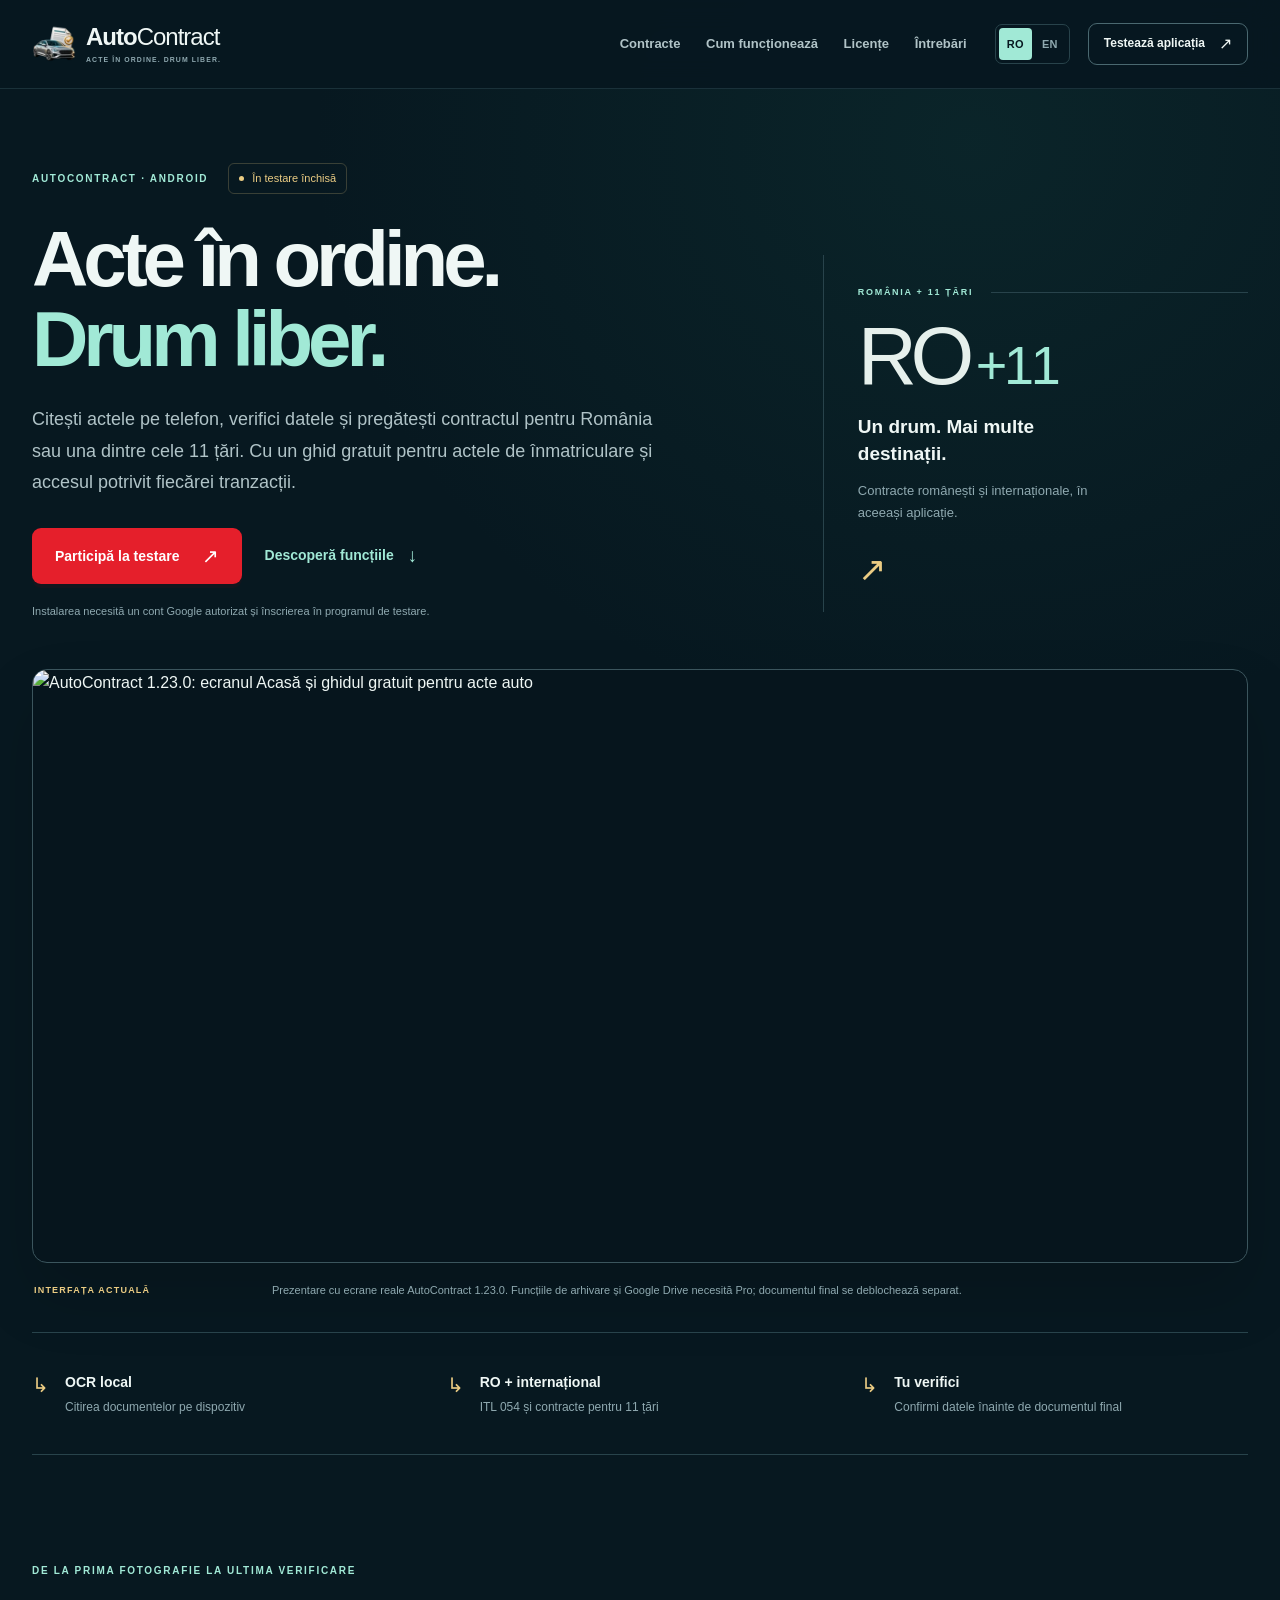
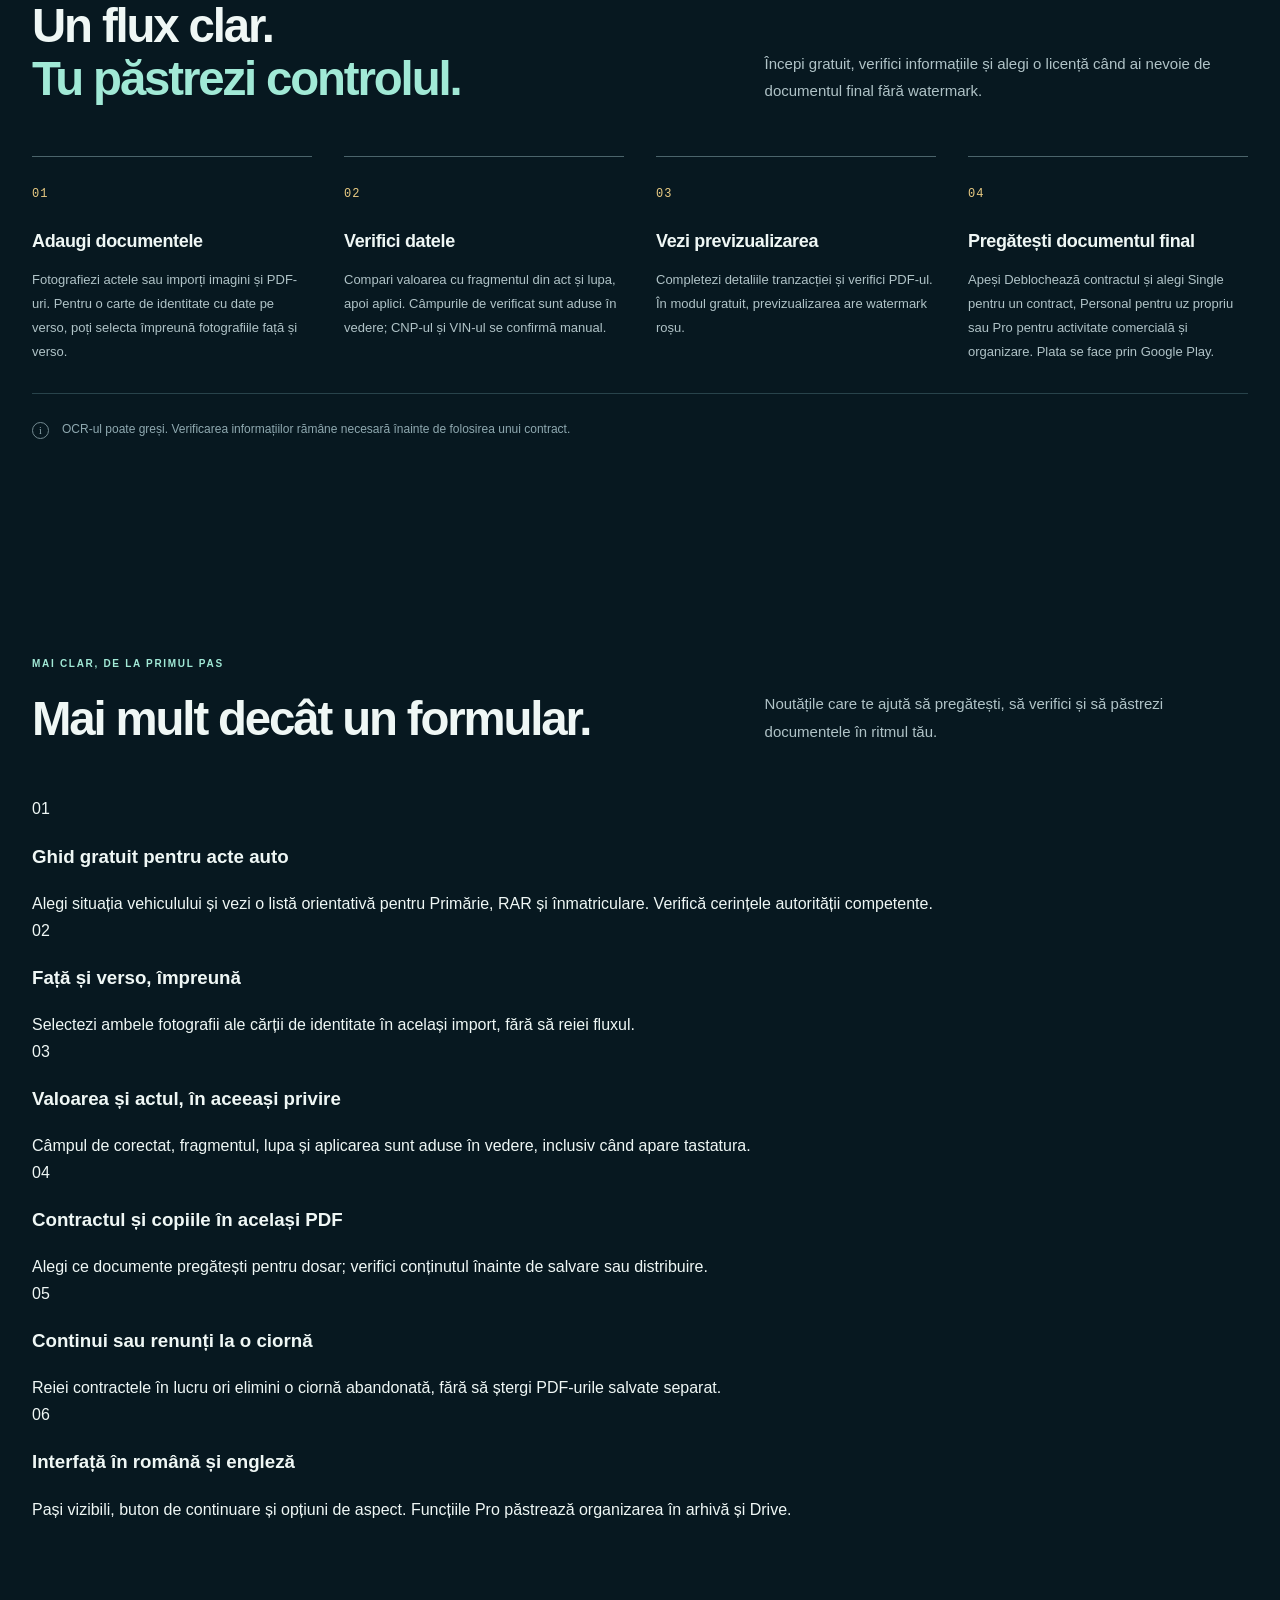
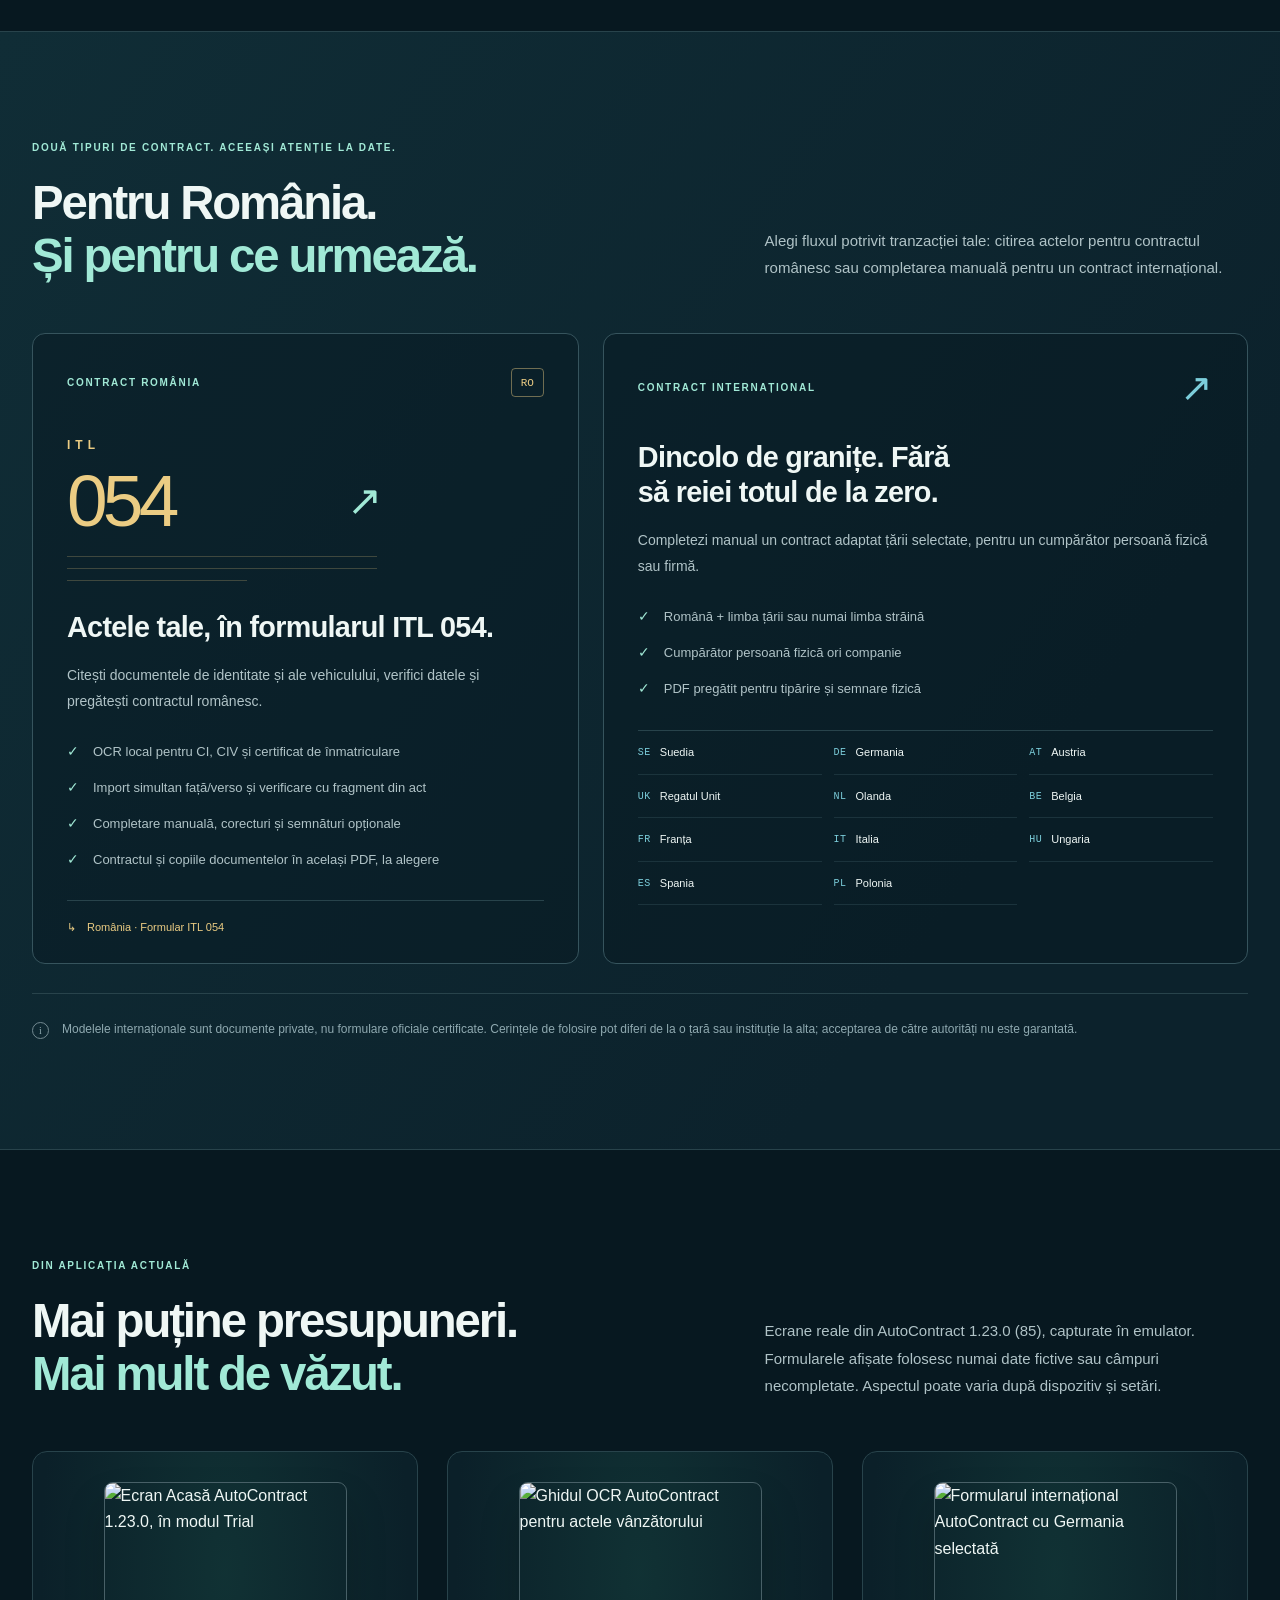
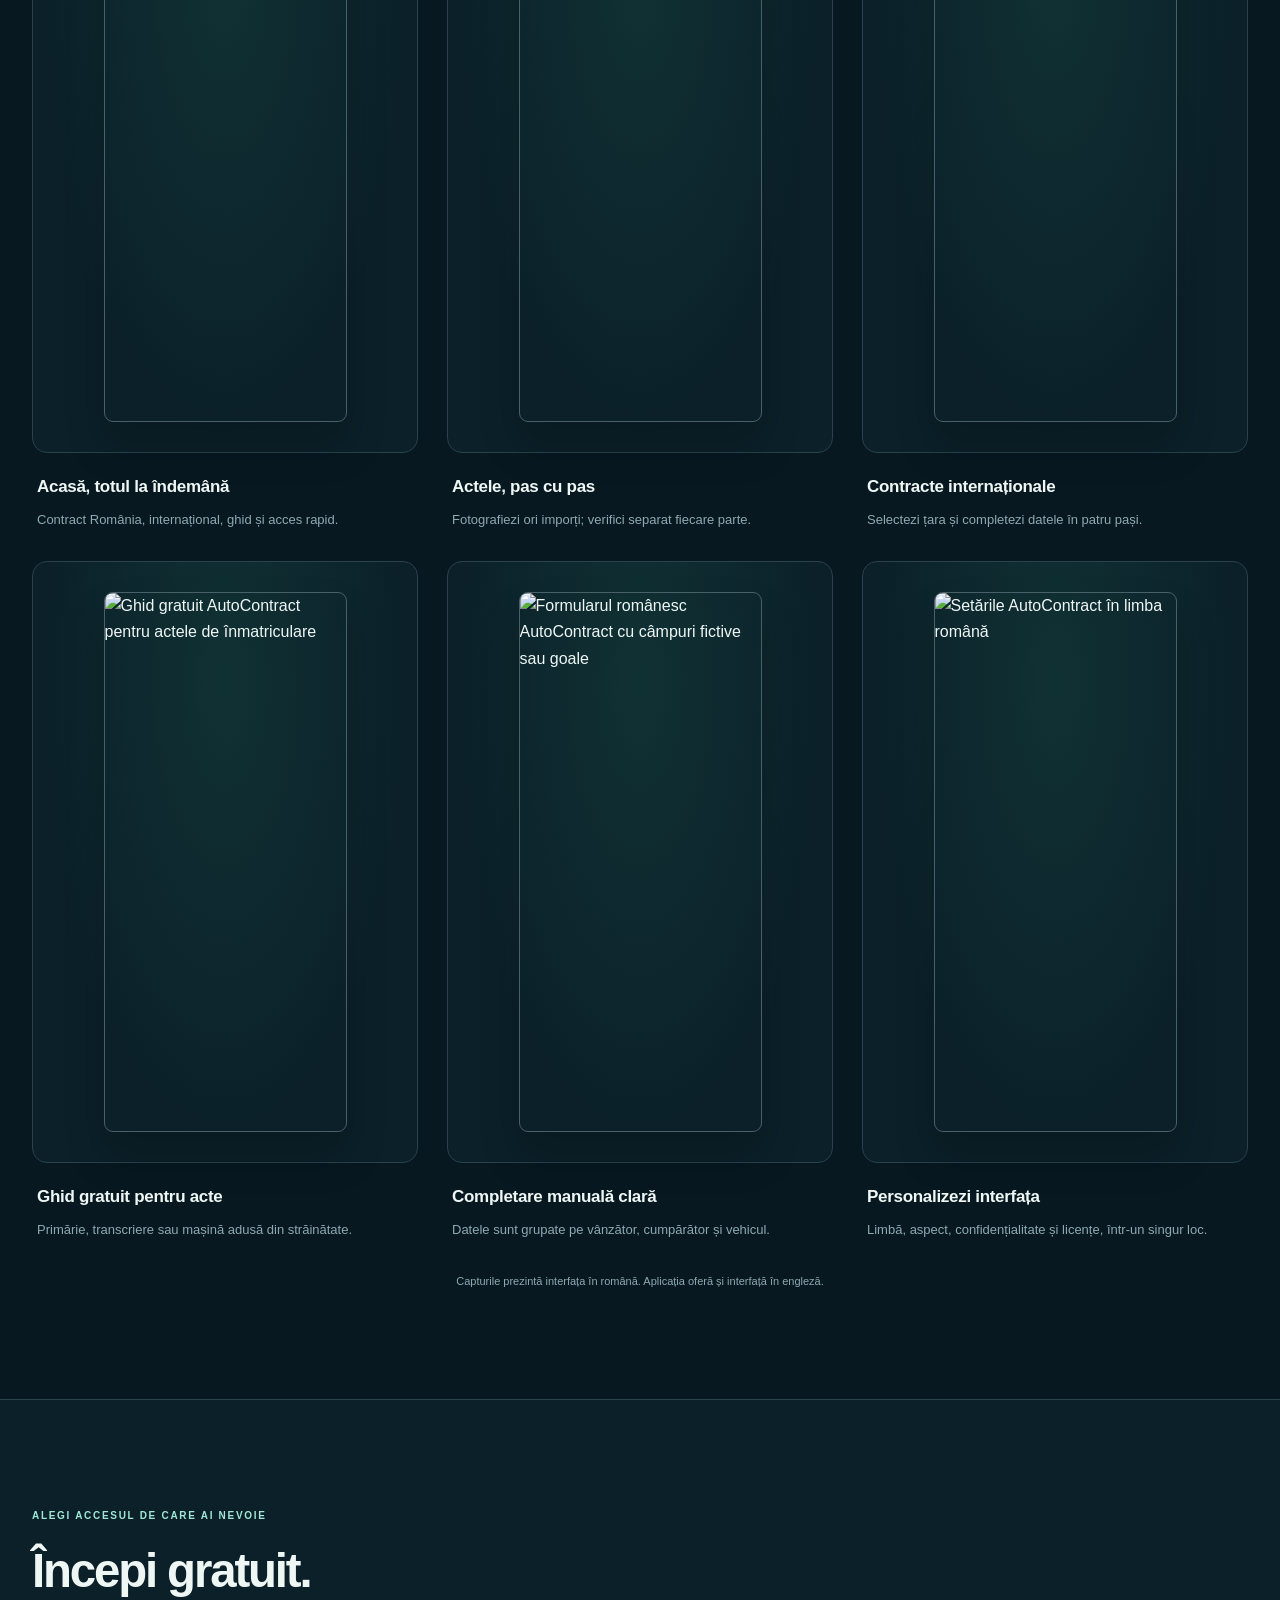
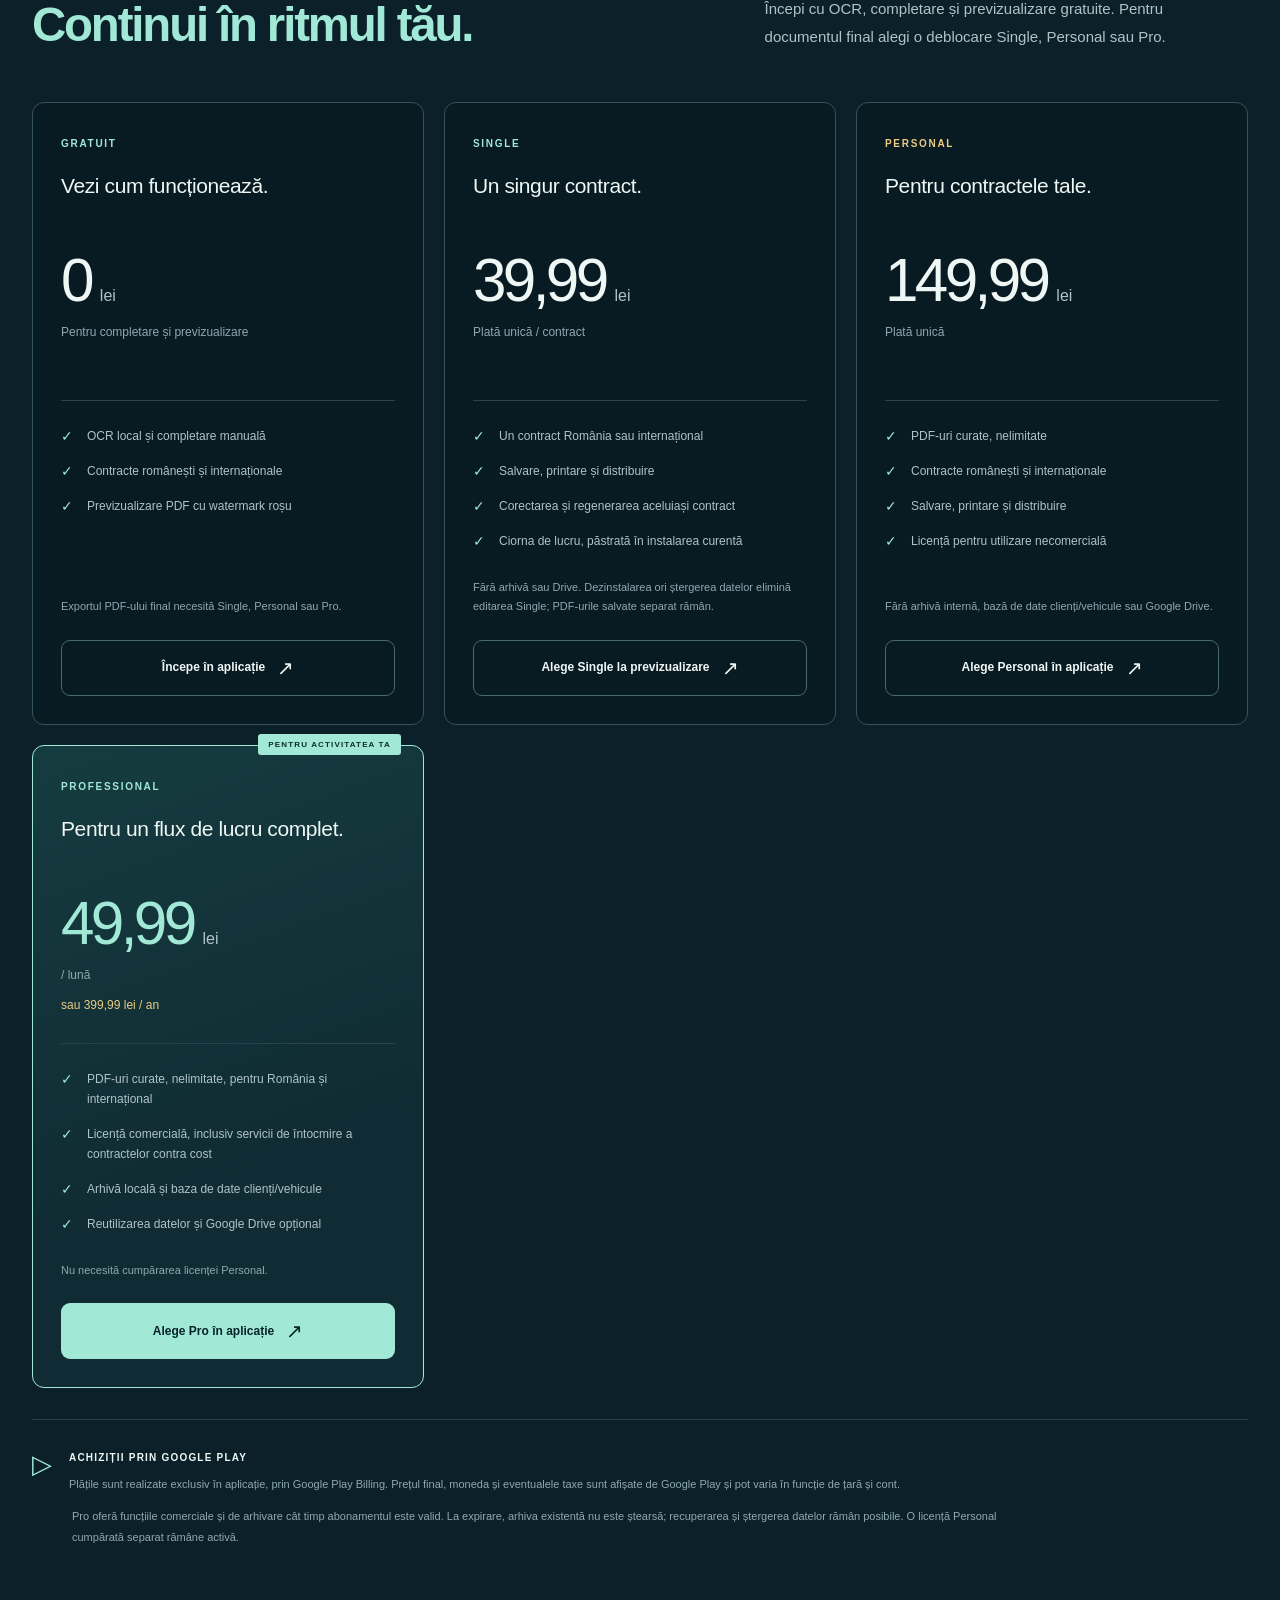
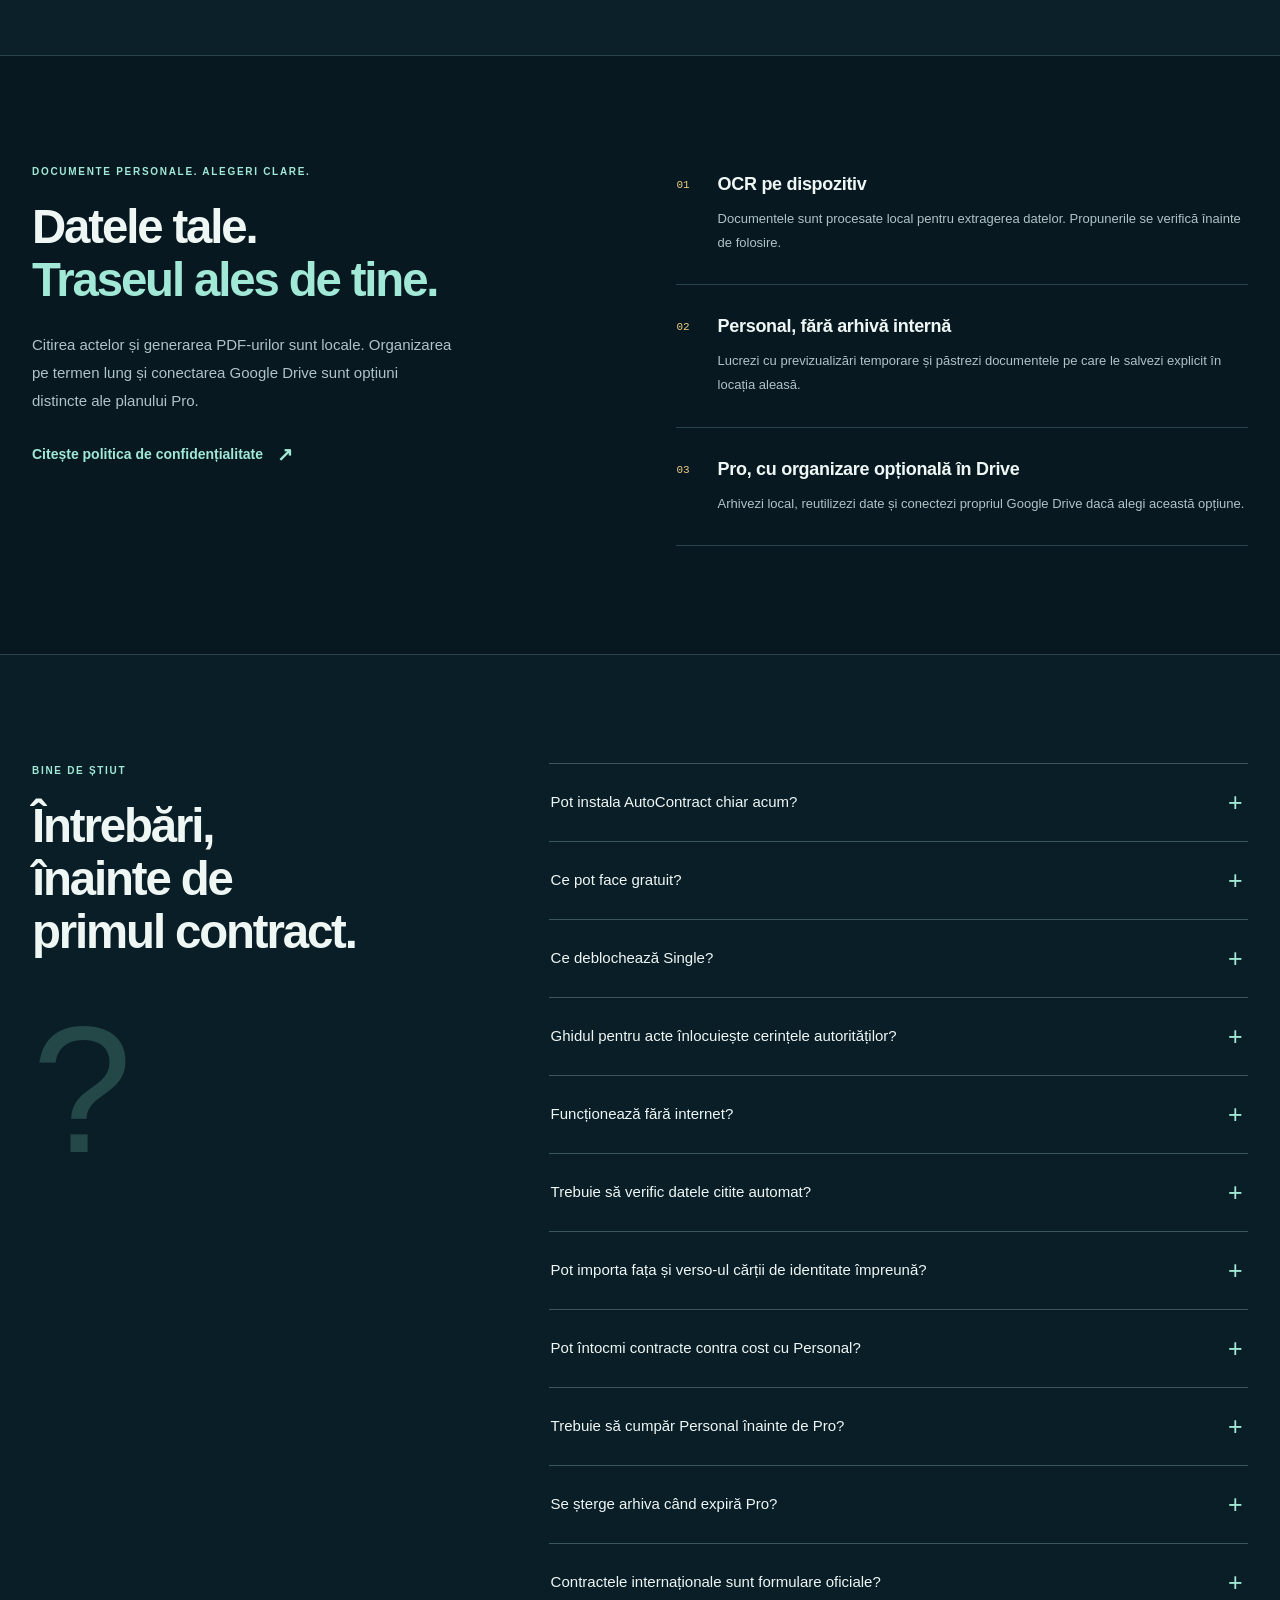
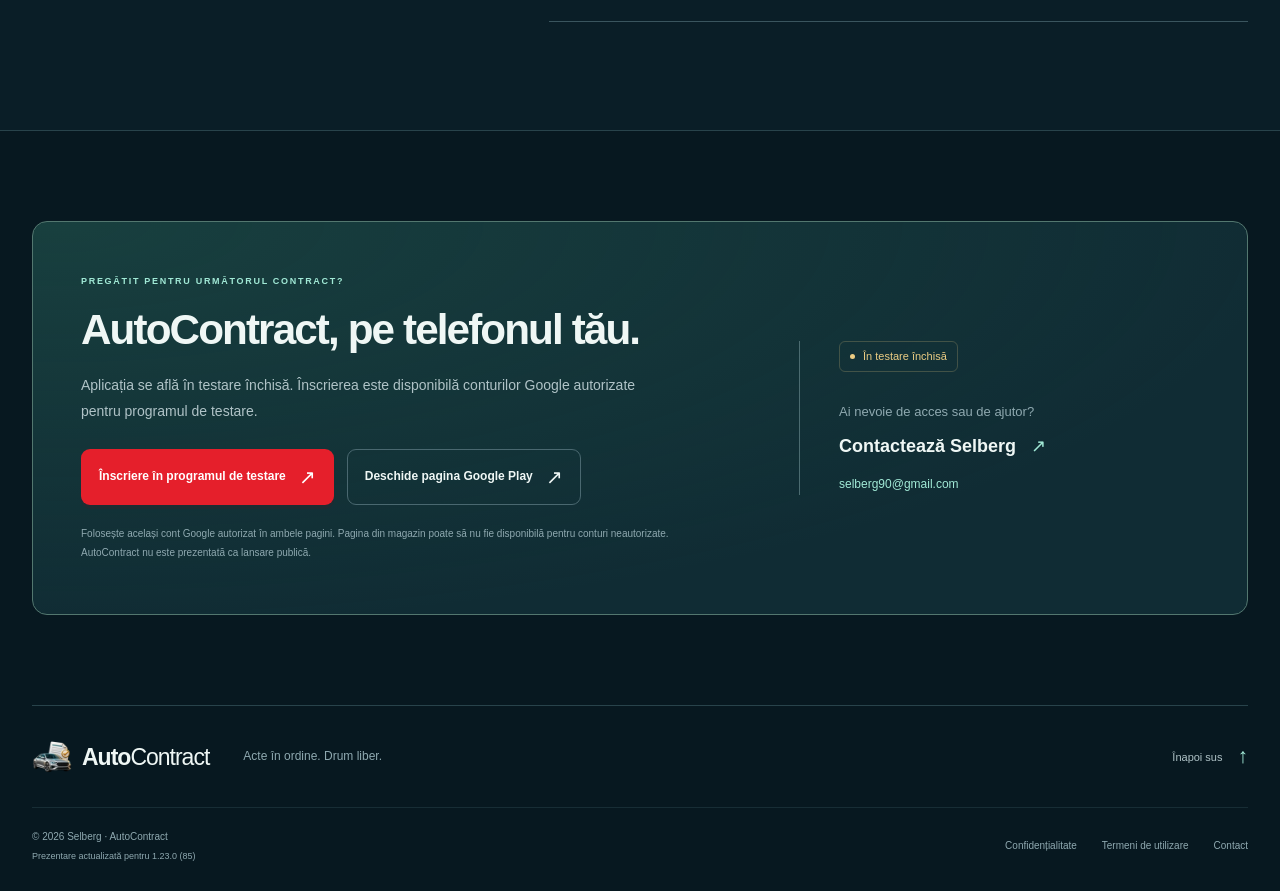
==== commit eed24e05: "Refresh homepage and approved Romanian legal pages for 1.23.0" ====
--- a/index.html
+++ b/index.html
@@ -3,7 +3,7 @@
 <head>
   <meta charset="utf-8">
   <meta name="viewport" content="width=device-width, initial-scale=1">
-  <meta name="description" content="Contracte auto ITL 054 și internaționale pentru 11 țări. OCR local, verificarea datelor și PDF-uri curate cu Personal sau Pro. Aplicație Android în testare închisă.">
+  <meta name="description" content="Contracte auto România ITL 054 și 11 țări, OCR local, ghid gratuit pentru acte și export PDF prin Single, Personal sau Pro.">
   <meta name="theme-color" content="#071820">
   <meta name="color-scheme" content="dark">
   <title>AutoContract — Contracte auto, de la acte la PDF</title>
@@ -16,15 +16,15 @@
   <meta property="og:locale" content="ro_RO">
   <meta property="og:locale:alternate" content="en_GB">
   <meta property="og:title" content="AutoContract — Contracte auto, de la acte la PDF">
-  <meta property="og:description" content="Contracte auto ITL 054 și internaționale pentru 11 țări. OCR local, verificarea datelor și PDF-uri curate cu Personal sau Pro. Aplicație Android în testare închisă.">
+  <meta property="og:description" content="Contracte auto România ITL 054 și 11 țări, OCR local, ghid gratuit pentru acte și export PDF prin Single, Personal sau Pro.">
   <meta property="og:url" content="https://autocontract.myprintx.com/">
   <meta property="og:image" content="https://autocontract.myprintx.com/assets/social-card.jpg">
   <meta property="og:image:width" content="1200">
   <meta property="og:image:height" content="630">
-  <meta property="og:image:alt" content="Imagine promoțională AutoContract cu identitatea aplicației și exemple ilustrative de ecrane pentru contracte auto">
+  <meta property="og:image:alt" content="AutoContract 1.23.0: ecranul Acasă și ghidul gratuit pentru acte auto">
   <meta name="twitter:card" content="summary_large_image">
   <meta name="twitter:title" content="AutoContract — Contracte auto, de la acte la PDF">
-  <meta name="twitter:description" content="Contracte auto ITL 054 și internaționale pentru 11 țări. OCR local, verificarea datelor și PDF-uri curate cu Personal sau Pro. Aplicație Android în testare închisă.">
+  <meta name="twitter:description" content="Contracte auto România ITL 054 și 11 țări, OCR local, ghid gratuit pentru acte și export PDF prin Single, Personal sau Pro.">
   <meta name="twitter:image" content="https://autocontract.myprintx.com/assets/social-card.jpg">
   <link rel="icon" href="/assets/favicon.ico" sizes="any">
   <link rel="icon" type="image/png" href="/assets/favicon-32.png" sizes="32x32">
@@ -57,7 +57,7 @@
         <div class="hero-copy">
           <div class="hero-meta"><p class="eyebrow">AUTOCONTRACT · ANDROID</p><span class="status"><span aria-hidden="true"></span>În testare închisă</span></div>
           <h1 id="hero-title">Acte în ordine.<br><span>Drum liber.</span></h1>
-          <p class="hero-lead">Contractul auto, într-un singur loc. De la citirea actelor și verificarea datelor la un PDF pregătit pentru tipărire și semnare.</p>
+          <p class="hero-lead">Citești actele pe telefon, verifici datele și pregătești contractul pentru România sau una dintre cele 11 țări. Cu un ghid gratuit pentru actele de înmatriculare și accesul potrivit fiecărei tranzacții.</p>
           <div class="actions"><a class="button button-primary" href="#instalare">Participă la testare <span aria-hidden="true">↗</span></a><a class="text-link" href="#contracte">Descoperă funcțiile <span aria-hidden="true">↓</span></a></div>
           <p class="access-note">Instalarea necesită un cont Google autorizat și înscrierea în programul de testare.</p>
         </div>
@@ -72,11 +72,10 @@
       <figure class="promo-figure">
         <div class="promo-image-wrap">
           <picture>
-            <source type="image/webp" srcset="/assets/promo-768.webp 768w, /assets/promo-1280.webp 1280w, /assets/promo-1795.webp 1795w" sizes="(max-width: 640px) calc(100vw - 36px), (max-width: 1328px) calc(100vw - 64px), 1264px">
-            <img src="/assets/promo-1795.webp" alt="Imagine promoțională AutoContract cu identitatea aplicației și exemple ilustrative de ecrane pentru contracte auto" width="1795" height="876" fetchpriority="high" decoding="async">
+            <img src="/assets/promo-current.jpg" alt="AutoContract 1.23.0: ecranul Acasă și ghidul gratuit pentru acte auto" width="1024" height="500" fetchpriority="high" decoding="async">
           </picture>
         </div>
-        <figcaption><span class="caption-label">ILUSTRAȚIE PROMOȚIONALĂ</span><span>Imaginea promoțională include exemple de interfață și texte din versiuni anterioare. Funcțiile actuale sunt descrise mai jos; capturile autentice sunt prezentate separat.</span></figcaption>
+        <figcaption><span class="caption-label">INTERFAȚA ACTUALĂ</span><span>Prezentare cu ecrane reale AutoContract 1.23.0. Funcțiile de arhivare și Google Drive necesită Pro; documentul final se deblochează separat.</span></figcaption>
       </figure>
       <div class="hero-facts"><div><span class="fact-mark" aria-hidden="true">↳</span><div><strong>OCR local</strong><span>Citirea documentelor pe dispozitiv</span></div></div><div><span class="fact-mark" aria-hidden="true">↳</span><div><strong>RO + internațional</strong><span>ITL 054 și contracte pentru 11 țări</span></div></div><div><span class="fact-mark" aria-hidden="true">↳</span><div><strong>Tu verifici</strong><span>Confirmi datele înainte de documentul final</span></div></div></div>
     </section>
@@ -86,8 +85,13 @@
         <div><p class="eyebrow">DE LA PRIMA FOTOGRAFIE LA ULTIMA VERIFICARE</p><h2 id="workflow-title">Un flux clar.<br><span>Tu păstrezi controlul.</span></h2></div>
         <p class="section-intro">Începi gratuit, verifici informațiile și alegi o licență când ai nevoie de documentul final fără watermark.</p>
       </div>
-      <div class="workflow-grid"><article data-reveal><span class="step-number">01</span><h3>Adaugi documentele</h3><p>Fotografiezi actele sau imporți imagini și PDF-uri. Pentru o carte de identitate cu date pe verso, poți selecta împreună fotografiile față și verso.</p></article><article data-reveal><span class="step-number">02</span><h3>Verifici datele</h3><p>Compari propunerile OCR cu documentele. CNP-ul și VIN-ul rămân informații pe care le confirmi manual.</p></article><article data-reveal><span class="step-number">03</span><h3>Vezi previzualizarea</h3><p>Completezi detaliile tranzacției și verifici PDF-ul. În modul gratuit, previzualizarea are watermark roșu.</p></article><article data-reveal><span class="step-number">04</span><h3>Pregătești documentul final</h3><p>Cu Personal sau Pro, salvezi PDF-ul curat, îl distribui ori îl trimiți la imprimare. Achiziția se face în aplicație, prin Google Play.</p></article></div>
+      <div class="workflow-grid"><article data-reveal><span class="step-number">01</span><h3>Adaugi documentele</h3><p>Fotografiezi actele sau imporți imagini și PDF-uri. Pentru o carte de identitate cu date pe verso, poți selecta împreună fotografiile față și verso.</p></article><article data-reveal><span class="step-number">02</span><h3>Verifici datele</h3><p>Compari valoarea cu fragmentul din act și lupa, apoi aplici. Câmpurile de verificat sunt aduse în vedere; CNP-ul și VIN-ul se confirmă manual.</p></article><article data-reveal><span class="step-number">03</span><h3>Vezi previzualizarea</h3><p>Completezi detaliile tranzacției și verifici PDF-ul. În modul gratuit, previzualizarea are watermark roșu.</p></article><article data-reveal><span class="step-number">04</span><h3>Pregătești documentul final</h3><p>Apeși Deblochează contractul și alegi Single pentru un contract, Personal pentru uz propriu sau Pro pentru activitate comercială și organizare. Plata se face prin Google Play.</p></article></div>
       <p class="info-note"><span aria-hidden="true">i</span>OCR-ul poate greși. Verificarea informațiilor rămâne necesară înainte de folosirea unui contract.</p>
+    </section>
+
+    <section class="section shell updates-section" id="noutati" aria-labelledby="updates-title">
+      <div class="section-head"><div><p class="eyebrow">MAI CLAR, DE LA PRIMUL PAS</p><h2 id="updates-title">Mai mult decât un formular.</h2></div><p class="section-intro">Noutățile care te ajută să pregătești, să verifici și să păstrezi documentele în ritmul tău.</p></div>
+      <div class="updates-grid"><article data-reveal><span class="update-number">01</span><h3>Ghid gratuit pentru acte auto</h3><p>Alegi situația vehiculului și vezi o listă orientativă pentru Primărie, RAR și înmatriculare. Verifică cerințele autorității competente.</p></article><article data-reveal><span class="update-number">02</span><h3>Față și verso, împreună</h3><p>Selectezi ambele fotografii ale cărții de identitate în același import, fără să reiei fluxul.</p></article><article data-reveal><span class="update-number">03</span><h3>Valoarea și actul, în aceeași privire</h3><p>Câmpul de corectat, fragmentul, lupa și aplicarea sunt aduse în vedere, inclusiv când apare tastatura.</p></article><article data-reveal><span class="update-number">04</span><h3>Contractul și copiile în același PDF</h3><p>Alegi ce documente pregătești pentru dosar; verifici conținutul înainte de salvare sau distribuire.</p></article><article data-reveal><span class="update-number">05</span><h3>Continui sau renunți la o ciornă</h3><p>Reiei contractele în lucru ori elimini o ciornă abandonată, fără să ștergi PDF-urile salvate separat.</p></article><article data-reveal><span class="update-number">06</span><h3>Interfață în română și engleză</h3><p>Pași vizibili, buton de continuare și opțiuni de aspect. Funcțiile Pro păstrează organizarea în arhivă și Drive.</p></article></div>
     </section>
 
     <section class="contracts-section" id="contracte" aria-labelledby="contracts-title">
@@ -101,7 +105,7 @@
             <div class="panel-top"><span class="eyebrow">CONTRACT ROMÂNIA</span><span class="country-code">RO</span></div>
             <div class="document-mark" aria-hidden="true"><span>ITL</span><strong>054<span>↗</span></strong><i></i><i></i><i></i></div>
             <h3>Actele tale, în formularul ITL 054.</h3><p>Citești documentele de identitate și ale vehiculului, verifici datele și pregătești contractul românesc.</p>
-            <ul class="feature-list"><li><span aria-hidden="true">✓</span><span>OCR local pentru documente CI, CIV și certificat de înmatriculare</span></li><li><span aria-hidden="true">✓</span><span>Completare manuală și corectarea propunerilor</span></li><li><span aria-hidden="true">✓</span><span>Previzualizare PDF și semnături opționale</span></li><li><span aria-hidden="true">✓</span><span>PDF curat, salvare, distribuire și printare cu licență</span></li></ul>
+            <ul class="feature-list"><li><span aria-hidden="true">✓</span><span>OCR local pentru CI, CIV și certificat de înmatriculare</span></li><li><span aria-hidden="true">✓</span><span>Import simultan față/verso și verificare cu fragment din act</span></li><li><span aria-hidden="true">✓</span><span>Completare manuală, corecturi și semnături opționale</span></li><li><span aria-hidden="true">✓</span><span>Contractul și copiile documentelor în același PDF, la alegere</span></li></ul>
             <p class="panel-foot"><span aria-hidden="true">↳</span> România · Formular ITL 054</p>
           </article>
           <article class="contract-panel contract-international" data-reveal>
@@ -118,9 +122,9 @@
     <section class="section shell screens-section" id="aplicatie" aria-labelledby="screens-title">
       <div class="section-head">
         <div><p class="eyebrow">DIN APLICAȚIA ACTUALĂ</p><h2 id="screens-title">Mai puține presupuneri.<br><span>Mai mult de văzut.</span></h2></div>
-        <p class="section-intro">Capturi autentice din emulator, cu date de test, pentru AutoContract 1.20.5 (73). Aspectul poate varia în funcție de dispozitiv și setări.</p>
+        <p class="section-intro">Ecrane reale din AutoContract 1.23.0 (85), capturate în emulator. Formularele afișate folosesc numai date fictive sau câmpuri necompletate. Aspectul poate varia după dispozitiv și setări.</p>
       </div>
-      <div class="screens-grid"><figure class="screen-figure" data-reveal><div class="screen-stage"><img src="/assets/screens/home-ro.webp" alt="Ecranul Acasă al AutoContract 1.20.5 în limba română" width="720" height="1600" loading="lazy" decoding="async"></div><figcaption><h3>Acasă</h3><p>Acces direct la contractul românesc și la cel internațional.</p></figcaption></figure><figure class="screen-figure" data-reveal><div class="screen-stage"><img src="/assets/screens/international-ro.webp" alt="Ecranul de completare a unui contract internațional în AutoContract" width="720" height="1600" loading="lazy" decoding="async"></div><figcaption><h3>Contracte internaționale</h3><p>Țara și forma contractului, în fluxul de completare manuală.</p></figcaption></figure><figure class="screen-figure" data-reveal><div class="screen-stage"><img src="/assets/screens/countries-ro.webp" alt="Selectorul de țări pentru contractele internaționale în AutoContract" width="720" height="1600" loading="lazy" decoding="async"></div><figcaption><h3>Alegi țara contractului</h3><p>Destinațiile internaționale, direct în aplicație.</p></figcaption></figure></div>
+      <div class="screens-grid"><figure class="screen-figure" data-reveal><div class="screen-stage"><img src="/assets/screens/01-home-ro.png" alt="Ecran Acasă AutoContract 1.23.0, în modul Trial" width="1080" height="2400" loading="lazy" decoding="async"></div><figcaption><h3>Acasă, totul la îndemână</h3><p>Contract România, internațional, ghid și acces rapid.</p></figcaption></figure><figure class="screen-figure" data-reveal><div class="screen-stage"><img src="/assets/screens/05-ocr-ro.png" alt="Ghidul OCR AutoContract pentru actele vânzătorului" width="1080" height="2400" loading="lazy" decoding="async"></div><figcaption><h3>Actele, pas cu pas</h3><p>Fotografiezi ori imporți; verifici separat fiecare parte.</p></figcaption></figure><figure class="screen-figure" data-reveal><div class="screen-stage"><img src="/assets/screens/03-international-ro.png" alt="Formularul internațional AutoContract cu Germania selectată" width="1080" height="2400" loading="lazy" decoding="async"></div><figcaption><h3>Contracte internaționale</h3><p>Selectezi țara și completezi datele în patru pași.</p></figcaption></figure><figure class="screen-figure" data-reveal><div class="screen-stage"><img src="/assets/screens/02-guide-ro.png" alt="Ghid gratuit AutoContract pentru actele de înmatriculare" width="1080" height="2400" loading="lazy" decoding="async"></div><figcaption><h3>Ghid gratuit pentru acte</h3><p>Primărie, transcriere sau mașină adusă din străinătate.</p></figcaption></figure><figure class="screen-figure" data-reveal><div class="screen-stage"><img src="/assets/screens/06-form-ro.png" alt="Formularul românesc AutoContract cu câmpuri fictive sau goale" width="1080" height="2400" loading="lazy" decoding="async"></div><figcaption><h3>Completare manuală clară</h3><p>Datele sunt grupate pe vânzător, cumpărător și vehicul.</p></figcaption></figure><figure class="screen-figure" data-reveal><div class="screen-stage"><img src="/assets/screens/08-settings-ro.png" alt="Setările AutoContract în limba română" width="1080" height="2400" loading="lazy" decoding="async"></div><figcaption><h3>Personalizezi interfața</h3><p>Limbă, aspect, confidențialitate și licențe, într-un singur loc.</p></figcaption></figure></div>
       <p class="quiet centered">Capturile prezintă interfața în română. Aplicația oferă și interfață în engleză.</p>
     </section>
 
@@ -128,9 +132,9 @@
       <div class="shell section">
         <div class="section-head">
           <div><p class="eyebrow">ALEGI ACCESUL DE CARE AI NEVOIE</p><h2 id="pricing-title">Începi gratuit.<br><span>Continui în ritmul tău.</span></h2></div>
-          <p class="section-intro">Aceleași contracte românești și internaționale. Drepturi de utilizare și opțiuni de organizare diferite.</p>
+          <p class="section-intro">Începi cu OCR, completare și previzualizare gratuite. Pentru documentul final alegi o deblocare Single, Personal sau Pro.</p>
         </div>
-        <div class="pricing-grid"><article class="price-plan plan-free" data-reveal><p class="eyebrow">GRATUIT</p><h3>Vezi cum funcționează.</h3><p class="price"><strong>0</strong><span>lei</span></p><p class="price-period">Pentru completare și previzualizare</p><div class="annual-spacer" aria-hidden="true"></div><ul class="feature-list"><li><span aria-hidden="true">✓</span><span>OCR local și completare manuală</span></li><li><span aria-hidden="true">✓</span><span>Contracte românești și internaționale</span></li><li><span aria-hidden="true">✓</span><span>Previzualizare PDF cu watermark roșu</span></li></ul><p class="plan-limit">Contractul final fără watermark necesită Personal sau Pro.</p><a class="button button-outline" href="#instalare">Începe în aplicație<span aria-hidden="true">↗</span></a></article><article class="price-plan plan-personal" data-reveal><p class="eyebrow">PERSONAL</p><h3>Pentru contractele tale.</h3><p class="price"><strong>99,99</strong><span>lei</span></p><p class="price-period">Plată unică</p><div class="annual-spacer" aria-hidden="true"></div><ul class="feature-list"><li><span aria-hidden="true">✓</span><span>PDF-uri curate, nelimitate</span></li><li><span aria-hidden="true">✓</span><span>Contracte românești și internaționale</span></li><li><span aria-hidden="true">✓</span><span>Salvare, printare și distribuire</span></li><li><span aria-hidden="true">✓</span><span>Licență pentru utilizare necomercială</span></li></ul><p class="plan-limit">Fără arhivă internă, bază de date clienți/vehicule sau Google Drive.</p><a class="button button-outline" href="#instalare">Alege Personal în aplicație<span aria-hidden="true">↗</span></a></article><article class="price-plan plan-pro" data-reveal><span class="plan-badge">PENTRU ACTIVITATEA TA</span><p class="eyebrow">PROFESSIONAL</p><h3>Pentru un flux de lucru complet.</h3><p class="price"><strong>49,99</strong><span>lei</span></p><p class="price-period">/ lună</p><p class="annual-price">sau 399,99 lei / an</p><ul class="feature-list"><li><span aria-hidden="true">✓</span><span>PDF-uri curate, nelimitate, pentru România și internațional</span></li><li><span aria-hidden="true">✓</span><span>Licență comercială, inclusiv servicii de întocmire a contractelor contra cost</span></li><li><span aria-hidden="true">✓</span><span>Arhivă locală și baza de date clienți/vehicule</span></li><li><span aria-hidden="true">✓</span><span>Reutilizarea datelor și Google Drive opțional</span></li></ul><p class="plan-limit">Nu necesită cumpărarea licenței Personal.</p><a class="button button-mint" href="#instalare">Alege Pro în aplicație<span aria-hidden="true">↗</span></a></article></div>
+        <div class="pricing-grid"><article class="price-plan plan-free" data-reveal><p class="eyebrow">GRATUIT</p><h3>Vezi cum funcționează.</h3><p class="price"><strong>0</strong><span>lei</span></p><p class="price-period">Pentru completare și previzualizare</p><div class="annual-spacer" aria-hidden="true"></div><ul class="feature-list"><li><span aria-hidden="true">✓</span><span>OCR local și completare manuală</span></li><li><span aria-hidden="true">✓</span><span>Contracte românești și internaționale</span></li><li><span aria-hidden="true">✓</span><span>Previzualizare PDF cu watermark roșu</span></li></ul><p class="plan-limit">Exportul PDF-ului final necesită Single, Personal sau Pro.</p><a class="button button-outline" href="#instalare">Începe în aplicație<span aria-hidden="true">↗</span></a></article><article class="price-plan plan-single" data-reveal><p class="eyebrow">SINGLE</p><h3>Un singur contract.</h3><p class="price"><strong>39,99</strong><span>lei</span></p><p class="price-period">Plată unică / contract</p><div class="annual-spacer" aria-hidden="true"></div><ul class="feature-list"><li><span aria-hidden="true">✓</span><span>Un contract România sau internațional</span></li><li><span aria-hidden="true">✓</span><span>Salvare, printare și distribuire</span></li><li><span aria-hidden="true">✓</span><span>Corectarea și regenerarea aceluiași contract</span></li><li><span aria-hidden="true">✓</span><span>Ciorna de lucru, păstrată în instalarea curentă</span></li></ul><p class="plan-limit">Fără arhivă sau Drive. Dezinstalarea ori ștergerea datelor elimină editarea Single; PDF-urile salvate separat rămân.</p><a class="button button-outline" href="#instalare">Alege Single la previzualizare<span aria-hidden="true">↗</span></a></article><article class="price-plan plan-personal" data-reveal><p class="eyebrow">PERSONAL</p><h3>Pentru contractele tale.</h3><p class="price"><strong>149,99</strong><span>lei</span></p><p class="price-period">Plată unică</p><div class="annual-spacer" aria-hidden="true"></div><ul class="feature-list"><li><span aria-hidden="true">✓</span><span>PDF-uri curate, nelimitate</span></li><li><span aria-hidden="true">✓</span><span>Contracte românești și internaționale</span></li><li><span aria-hidden="true">✓</span><span>Salvare, printare și distribuire</span></li><li><span aria-hidden="true">✓</span><span>Licență pentru utilizare necomercială</span></li></ul><p class="plan-limit">Fără arhivă internă, bază de date clienți/vehicule sau Google Drive.</p><a class="button button-outline" href="#instalare">Alege Personal în aplicație<span aria-hidden="true">↗</span></a></article><article class="price-plan plan-pro" data-reveal><span class="plan-badge">PENTRU ACTIVITATEA TA</span><p class="eyebrow">PROFESSIONAL</p><h3>Pentru un flux de lucru complet.</h3><p class="price"><strong>49,99</strong><span>lei</span></p><p class="price-period">/ lună</p><p class="annual-price">sau 399,99 lei / an</p><ul class="feature-list"><li><span aria-hidden="true">✓</span><span>PDF-uri curate, nelimitate, pentru România și internațional</span></li><li><span aria-hidden="true">✓</span><span>Licență comercială, inclusiv servicii de întocmire a contractelor contra cost</span></li><li><span aria-hidden="true">✓</span><span>Arhivă locală și baza de date clienți/vehicule</span></li><li><span aria-hidden="true">✓</span><span>Reutilizarea datelor și Google Drive opțional</span></li></ul><p class="plan-limit">Nu necesită cumpărarea licenței Personal.</p><a class="button button-mint" href="#instalare">Alege Pro în aplicație<span aria-hidden="true">↗</span></a></article></div>
         <div class="billing-note"><span class="billing-symbol" aria-hidden="true">▷</span><div><h3>ACHIZIȚII PRIN GOOGLE PLAY</h3><p>Plățile sunt realizate exclusiv în aplicație, prin Google Play Billing. Prețul final, moneda și eventualele taxe sunt afișate de Google Play și pot varia în funcție de țară și cont.</p></div></div>
         <p class="expiry-note">Pro oferă funcțiile comerciale și de arhivare cât timp abonamentul este valid. La expirare, arhiva existentă nu este ștearsă; recuperarea și ștergerea datelor rămân posibile. O licență Personal cumpărată separat rămâne activă.</p>
       </div>
@@ -144,7 +148,7 @@
     <section class="faq-section" id="intrebari" aria-labelledby="faq-title">
       <div class="shell section faq-layout">
         <div><p class="eyebrow">BINE DE ȘTIUT</p><h2 id="faq-title">Întrebări, înainte de primul contract.</h2><div class="faq-decoration" aria-hidden="true">?</div></div>
-        <div class="faq-items"><details><summary>Pot instala AutoContract chiar acum?<span aria-hidden="true">+</span></summary><div><p>Aplicația este în Closed Testing. Ai nevoie de un cont Google autorizat pentru testare și de înscrierea în program. Folosește același cont pentru înscriere și instalare. Dacă nu ai acces, contactează dezvoltatorul.</p></div></details><details><summary>Ce pot face gratuit?<span aria-hidden="true">+</span></summary><div><p>Poți citi acte prin OCR, completa manual datele și vedea previzualizarea contractelor românești și internaționale. Previzualizarea gratuită are watermark roșu. Salvarea, distribuirea și printarea documentului final fără watermark necesită Personal sau Pro.</p></div></details><details><summary>Funcționează fără internet?<span aria-hidden="true">+</span></summary><div><p>OCR-ul și generarea PDF-urilor sunt locale. Internetul este necesar pentru achiziții, restaurarea și verificarea licențelor prin Google Play, precum și pentru funcțiile Google Drive.</p></div></details><details><summary>Trebuie să verific datele citite automat?<span aria-hidden="true">+</span></summary><div><p>Da. OCR-ul poate greși. Compară informațiile cu actele originale, corectează propunerile și confirmă manual CNP-ul și VIN-ul. Aplicația nu înlocuiește verificarea documentelor și a condițiilor tranzacției.</p></div></details><details><summary>Pot importa fața și verso-ul cărții de identitate împreună?<span aria-hidden="true">+</span></summary><div><p>Da. Pentru cărțile de identitate cu informații pe ambele fețe, poți selecta împreună cele două fotografii din telefon în fluxul de import. Datele extrase rămân de verificat.</p></div></details><details><summary>Pot întocmi contracte contra cost cu Personal?<span aria-hidden="true">+</span></summary><div><p>Personal este o licență de utilizare necomercială. Pentru activitate comercială, inclusiv servicii plătite de întocmire a contractelor, este necesar un abonament Pro valid.</p></div></details><details><summary>Trebuie să cumpăr Personal înainte de Pro?<span aria-hidden="true">+</span></summary><div><p>Nu. Abonamentul Pro oferă independent funcțiile sale. Dacă ai cumpărat și Personal, acea licență rămâne activă după expirarea Pro, cu drepturile și limitele planului Personal.</p></div></details><details><summary>Se șterge arhiva când expiră Pro?<span aria-hidden="true">+</span></summary><div><p>Nu. Expirarea nu șterge arhiva existentă. Accesul revine la drepturile licențelor valide; aplicația păstrează posibilitatea de recuperare și ștergere a datelor existente.</p></div></details><details><summary>Contractele internaționale sunt formulare oficiale?<span aria-hidden="true">+</span></summary><div><p>Sunt modele private adaptate țării selectate, cu completare manuală. Nu sunt prezentate ca formulare oficiale certificate și nu au acceptare garantată de către autorități. Verifică cerințele aplicabile tranzacției și țării în care folosești documentul.</p></div></details></div>
+        <div class="faq-items"><details><summary>Pot instala AutoContract chiar acum?<span aria-hidden="true">+</span></summary><div><p>Aplicația este în Closed Testing. Ai nevoie de un cont Google autorizat pentru testare și de înscrierea în program. Folosește același cont pentru înscriere și instalare. Dacă nu ai acces, contactează dezvoltatorul.</p></div></details><details><summary>Ce pot face gratuit?<span aria-hidden="true">+</span></summary><div><p>OCR-ul local, completarea manuală, verificarea datelor, previzualizarea SPECIMEN și ghidul pentru acte auto sunt gratuite. Exportul contractului final fără marcaj necesită Single, Personal sau Pro.</p></div></details><details><summary>Ce deblochează Single?<span aria-hidden="true">+</span></summary><div><p>Single permite exportul și corectarea aceluiași contract în instalarea curentă. O altă parte, un alt vehicul sau un alt formular pot necesita o deblocare nouă. Nu include arhivă ori Drive. Dezinstalarea sau ștergerea datelor elimină editabilitatea locală; PDF-urile deja salvate separat rămân.</p></div></details><details><summary>Ghidul pentru acte înlocuiește cerințele autorităților?<span aria-hidden="true">+</span></summary><div><p>Nu. Ghidul este informativ și te ajută să pregătești o listă de documente. Cerințele pot varia după situație și instituție. Unele formulare pot fi oferite la ghișeu; confirmă lista curentă la autoritatea competentă.</p></div></details><details><summary>Funcționează fără internet?<span aria-hidden="true">+</span></summary><div><p>OCR-ul și generarea PDF-urilor sunt locale. Internetul este necesar pentru achiziții, restaurarea și verificarea licențelor prin Google Play, precum și pentru funcțiile Google Drive.</p></div></details><details><summary>Trebuie să verific datele citite automat?<span aria-hidden="true">+</span></summary><div><p>Da. OCR-ul poate greși. Compară informațiile cu actele originale, corectează propunerile și confirmă manual CNP-ul și VIN-ul. Aplicația nu înlocuiește verificarea documentelor și a condițiilor tranzacției.</p></div></details><details><summary>Pot importa fața și verso-ul cărții de identitate împreună?<span aria-hidden="true">+</span></summary><div><p>Da. Pentru cărțile de identitate cu informații pe ambele fețe, poți selecta împreună cele două fotografii din telefon în fluxul de import. Datele extrase rămân de verificat.</p></div></details><details><summary>Pot întocmi contracte contra cost cu Personal?<span aria-hidden="true">+</span></summary><div><p>Personal este o licență de utilizare necomercială. Pentru activitate comercială, inclusiv servicii plătite de întocmire a contractelor, este necesar un abonament Pro valid.</p></div></details><details><summary>Trebuie să cumpăr Personal înainte de Pro?<span aria-hidden="true">+</span></summary><div><p>Nu. Abonamentul Pro oferă independent funcțiile sale. Dacă ai cumpărat și Personal, acea licență rămâne activă după expirarea Pro, cu drepturile și limitele planului Personal.</p></div></details><details><summary>Se șterge arhiva când expiră Pro?<span aria-hidden="true">+</span></summary><div><p>Nu. Expirarea nu șterge arhiva existentă. Accesul revine la drepturile licențelor valide; aplicația păstrează posibilitatea de recuperare și ștergere a datelor existente.</p></div></details><details><summary>Contractele internaționale sunt formulare oficiale?<span aria-hidden="true">+</span></summary><div><p>Sunt modele private adaptate țării selectate, cu completare manuală. Nu sunt prezentate ca formulare oficiale certificate și nu au acceptare garantată de către autorități. Verifică cerințele aplicabile tranzacției și țării în care folosești documentul.</p></div></details></div>
       </div>
     </section>
 
@@ -155,7 +159,7 @@
   </main>
   <footer class="site-footer shell">
     <div class="footer-top"><a class="brand" href="/" aria-label="AutoContract — Acasă"><img src="/assets/logo-96.webp" srcset="/assets/logo-96.webp 96w, /assets/logo-192.webp 192w" sizes="40px" alt="" width="40" height="40"><span>Auto<span class="brand-light">Contract</span></span></a><p>Acte în ordine. Drum liber.</p><a class="back-top" href="#sus">Înapoi sus <span aria-hidden="true">↑</span></a></div>
-    <div class="footer-bottom"><div><span>© 2026 Selberg · AutoContract</span><small>Prezentare actualizată pentru 1.20.5 (73)</small></div><nav aria-label="Informații și contact"><a href="/confidentialitate.html">Confidențialitate</a><a href="/termeni.html">Termeni de utilizare</a><a href="mailto:selberg90@gmail.com">Contact</a></nav></div>
+    <div class="footer-bottom"><div><span>© 2026 Selberg · AutoContract</span><small>Prezentare actualizată pentru 1.23.0 (85)</small></div><nav aria-label="Informații și contact"><a href="/confidentialitate.html">Confidențialitate</a><a href="/termeni.html">Termeni de utilizare</a><a href="mailto:selberg90@gmail.com">Contact</a></nav></div>
   </footer>
 </body>
 </html>
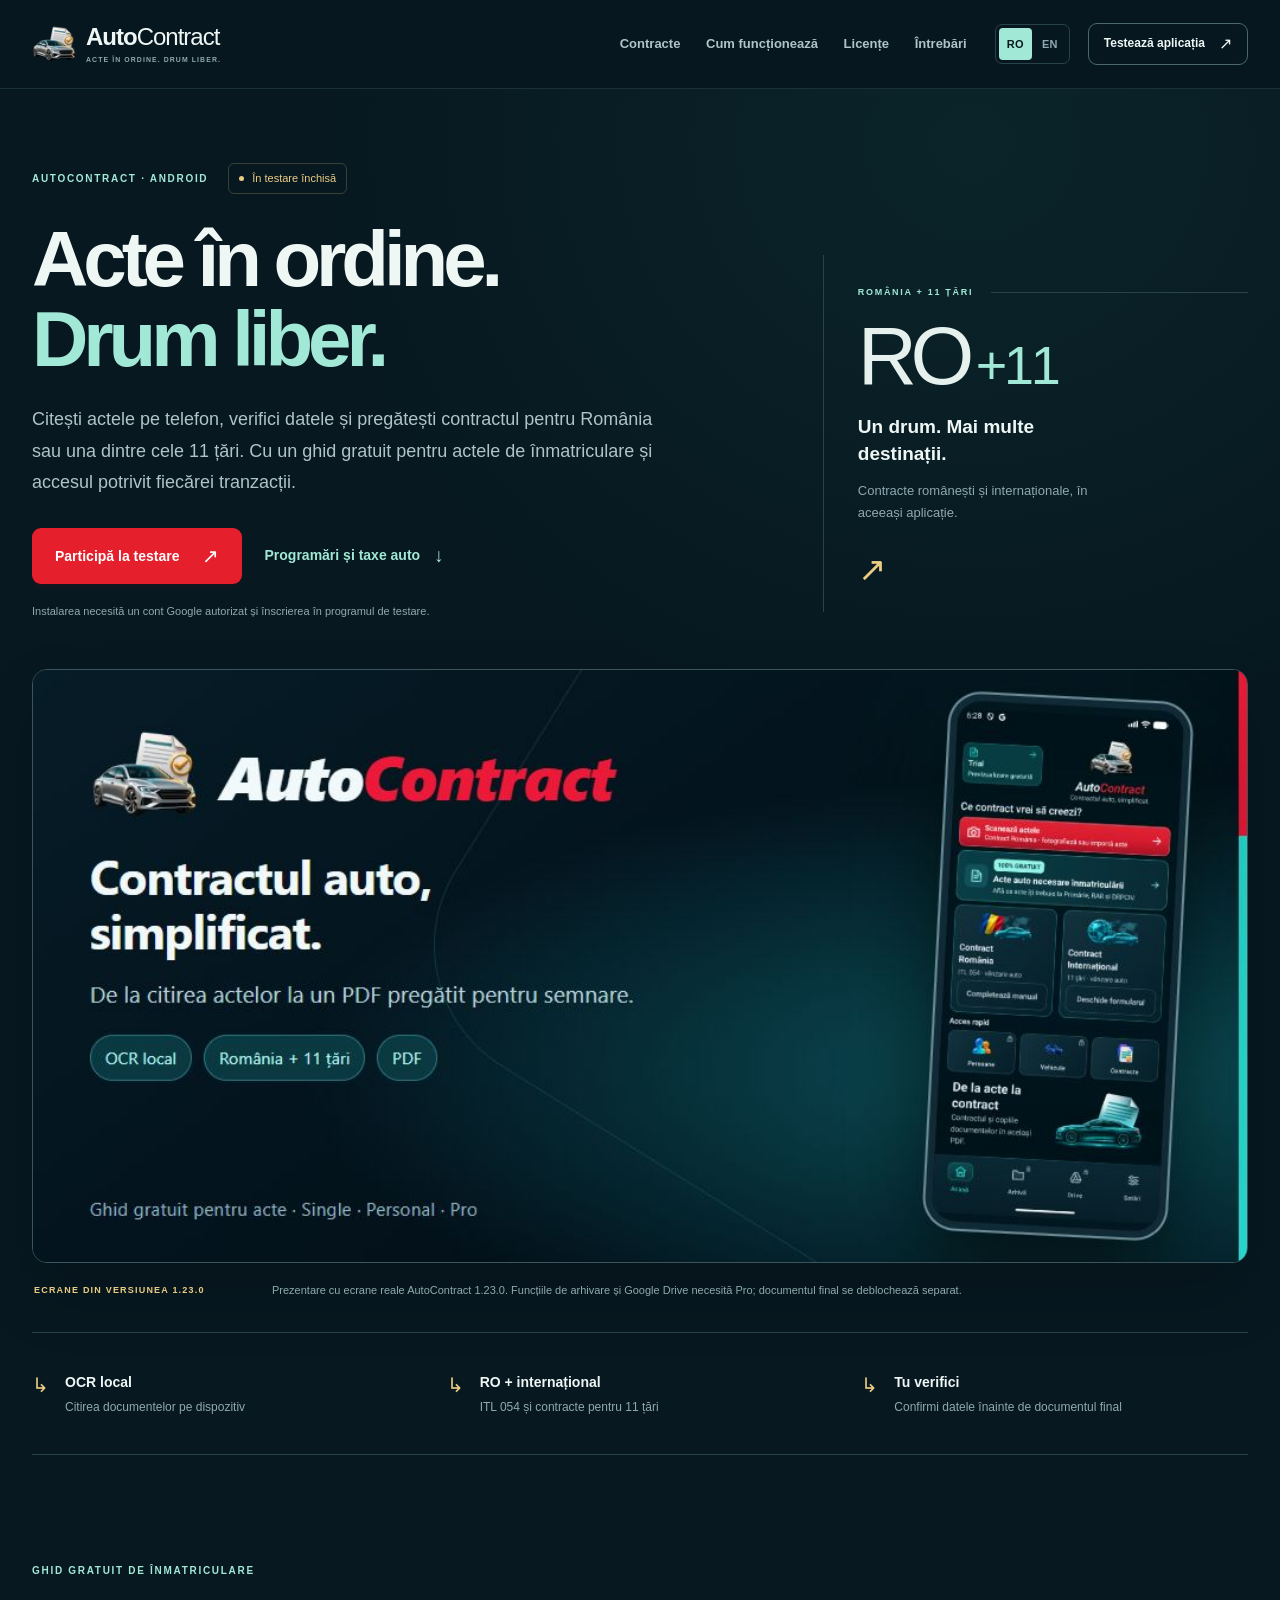
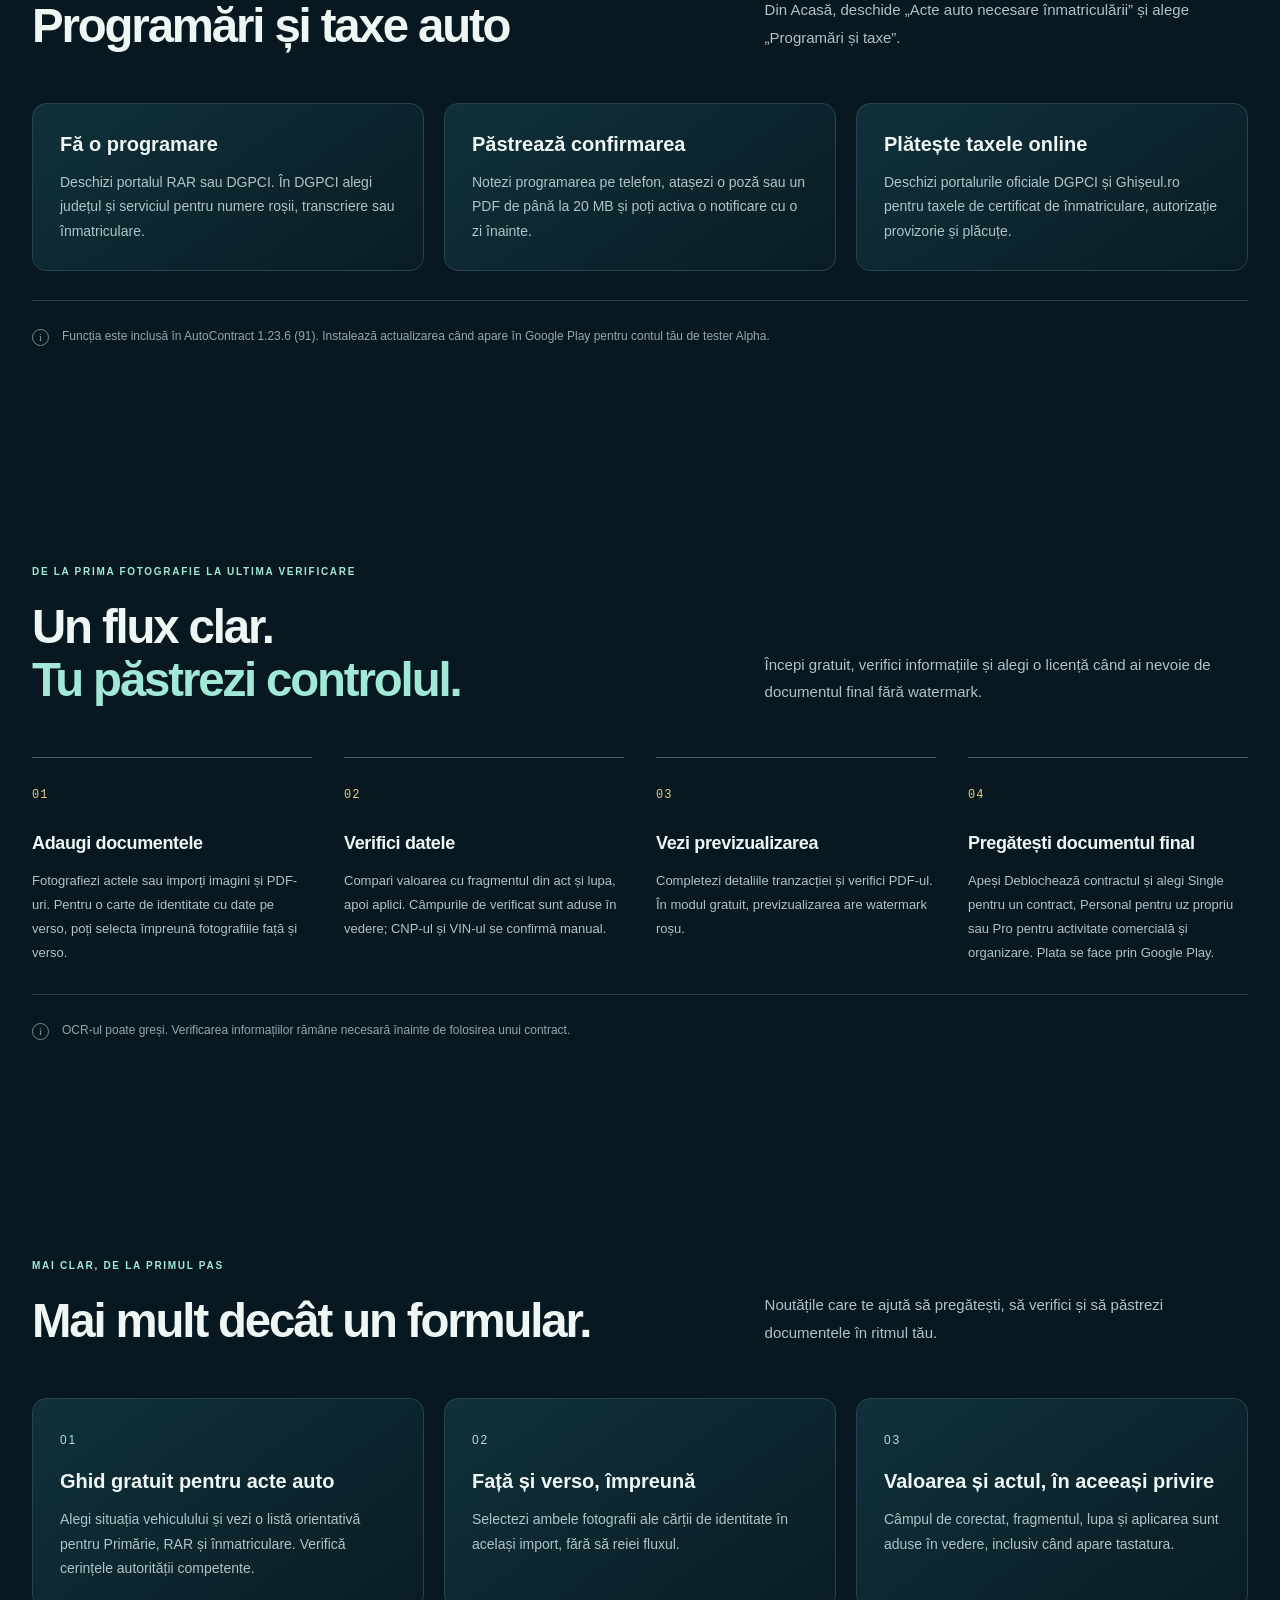
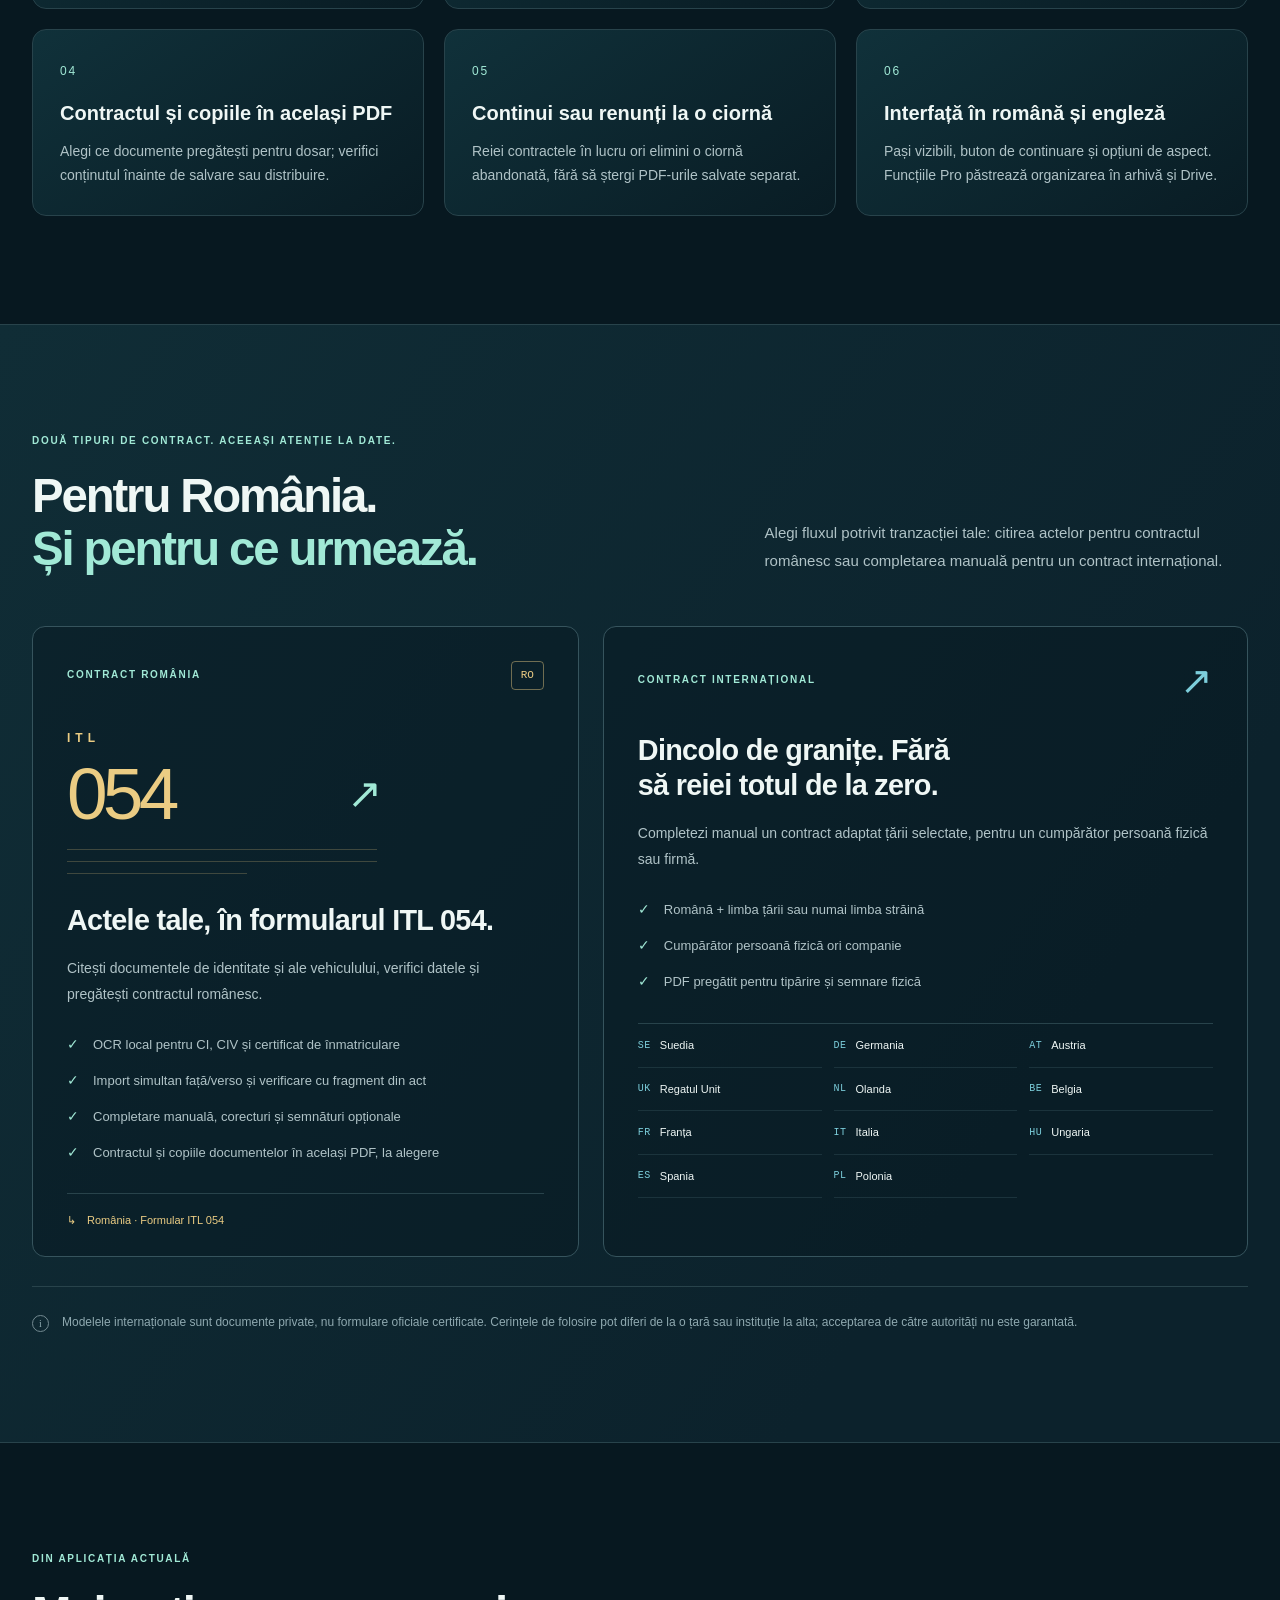
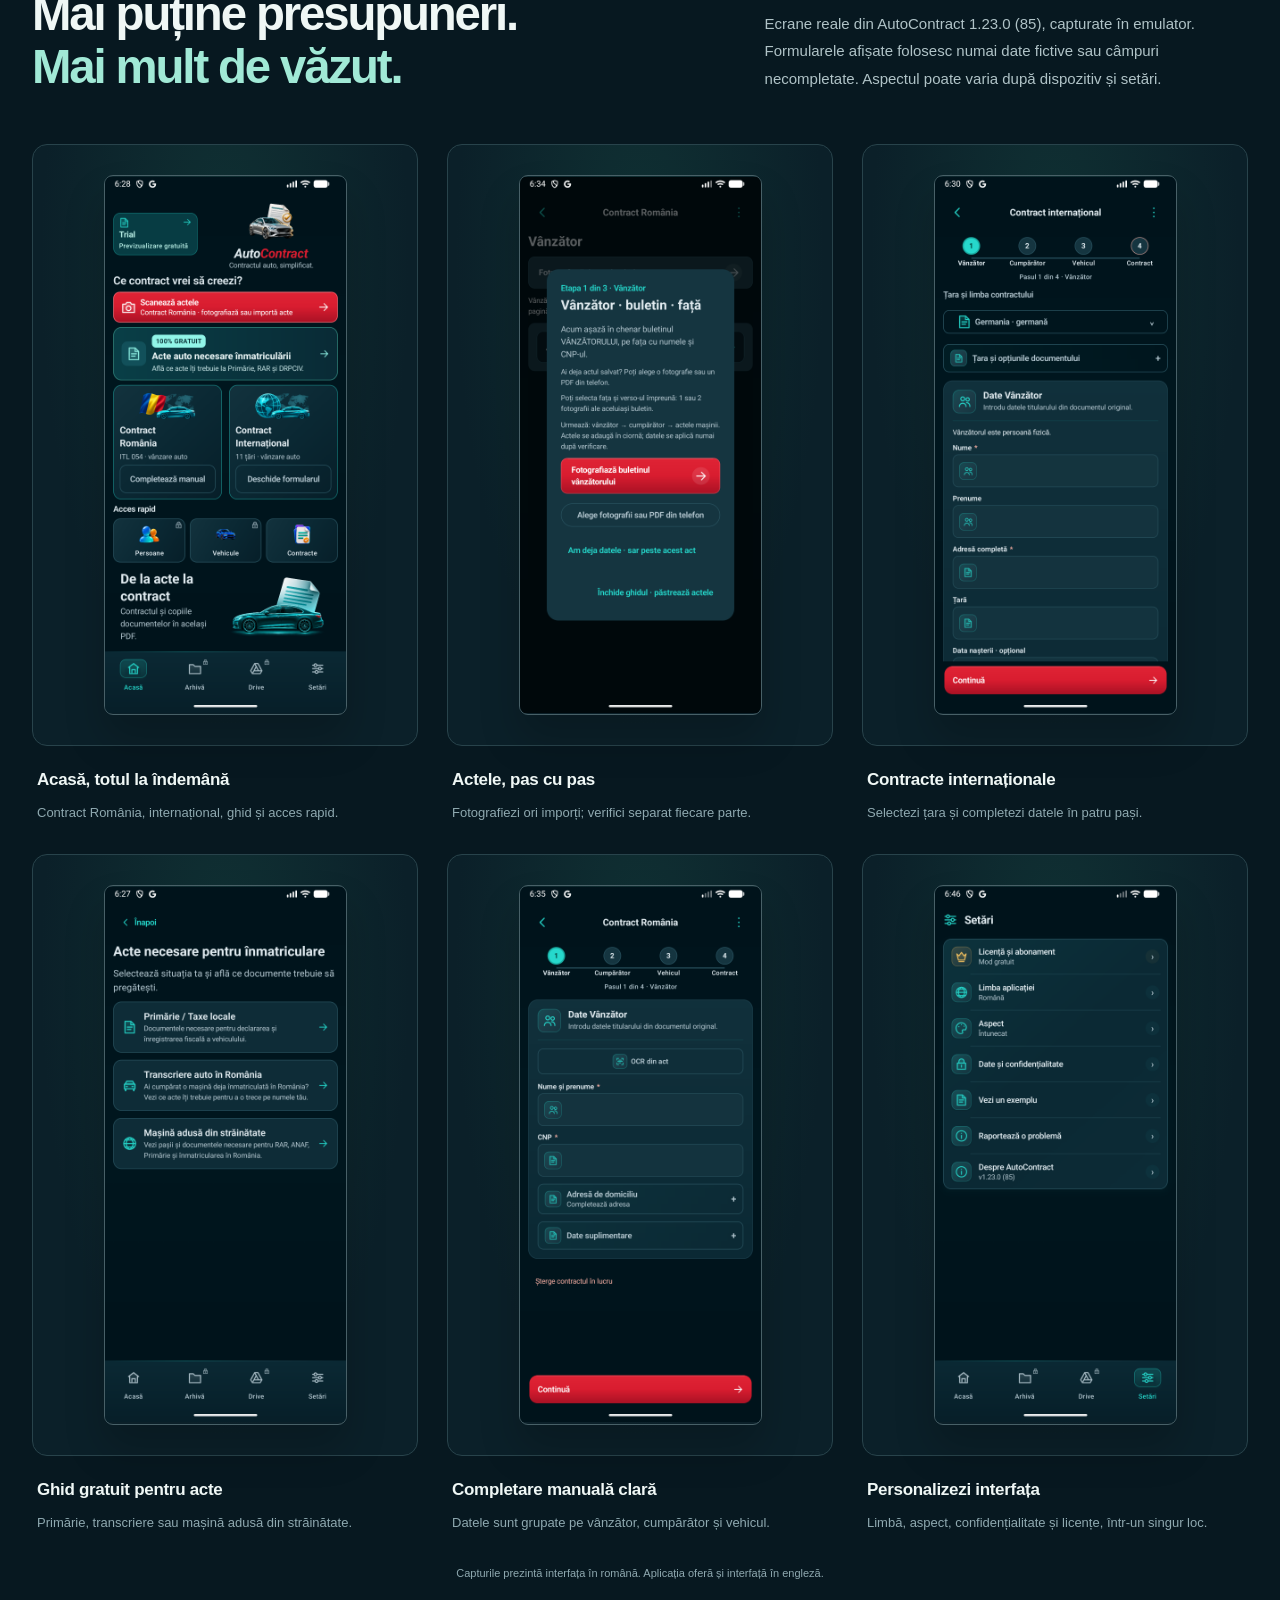
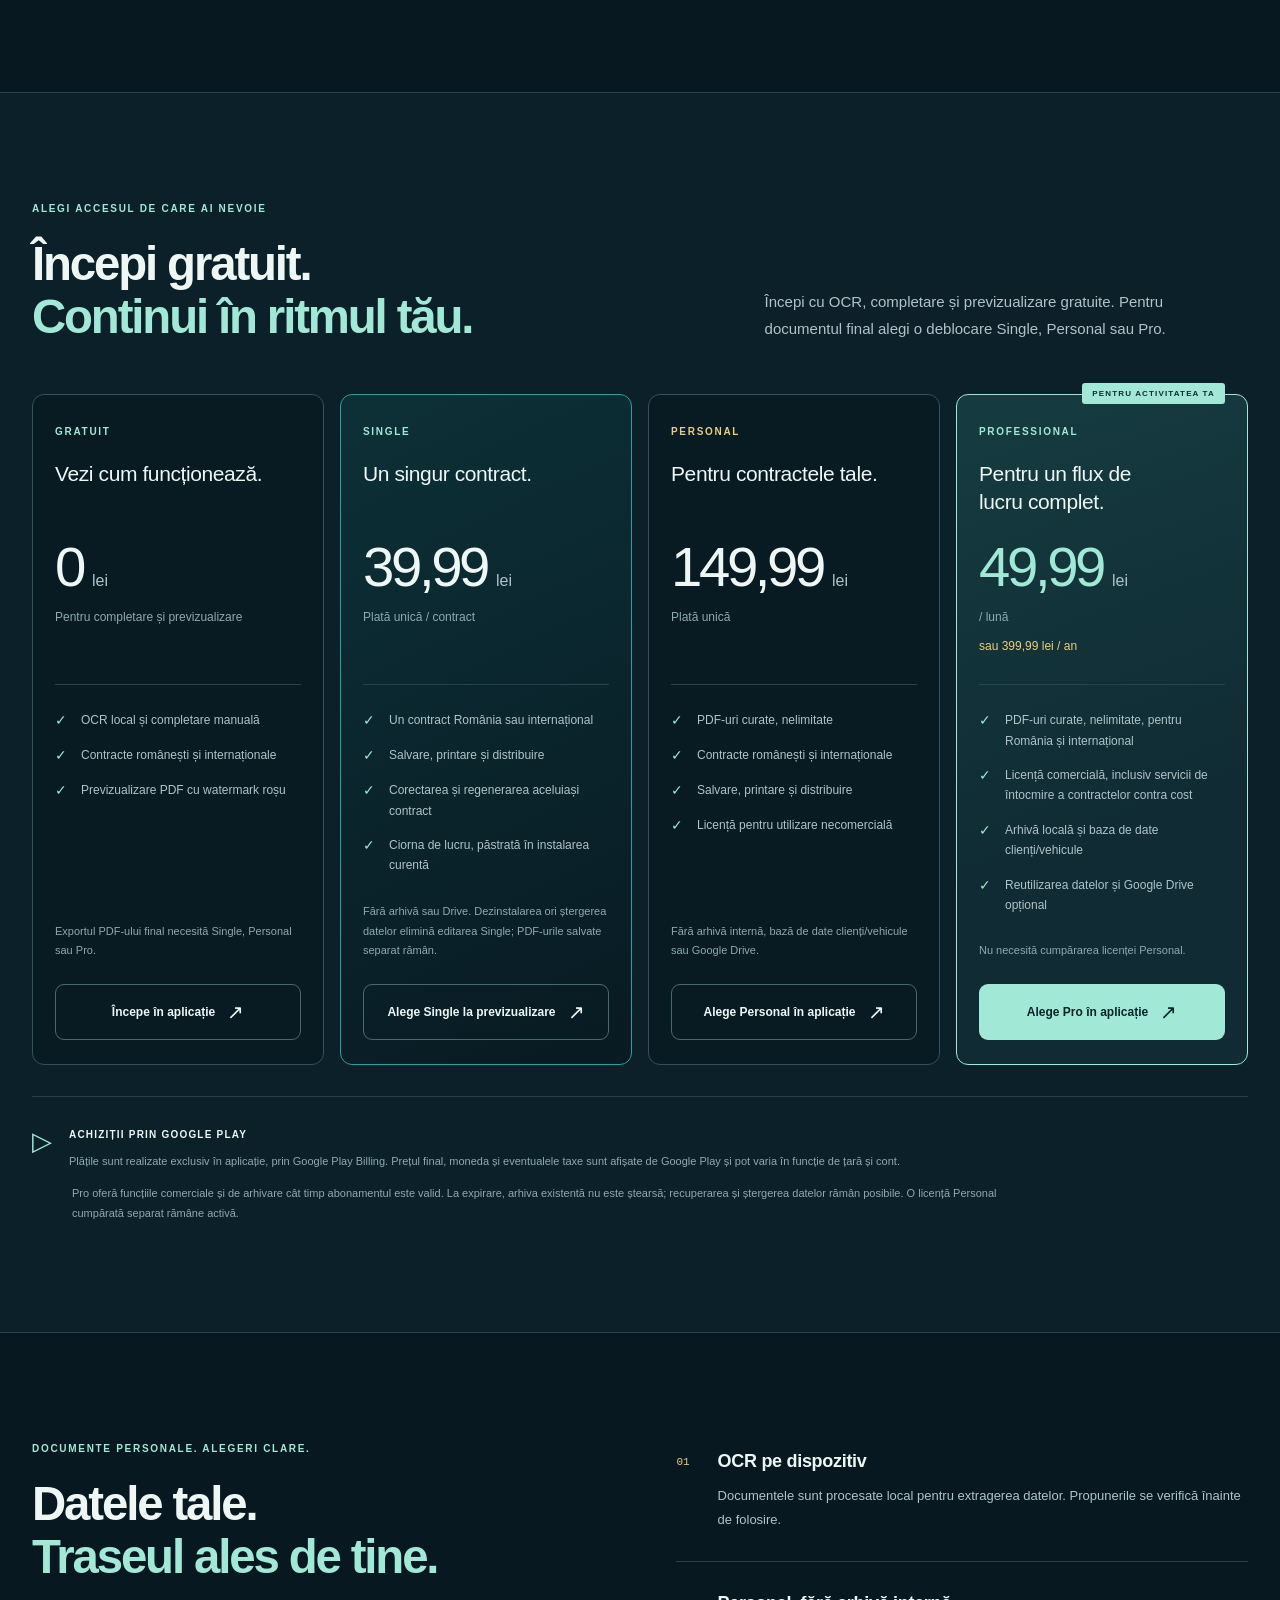
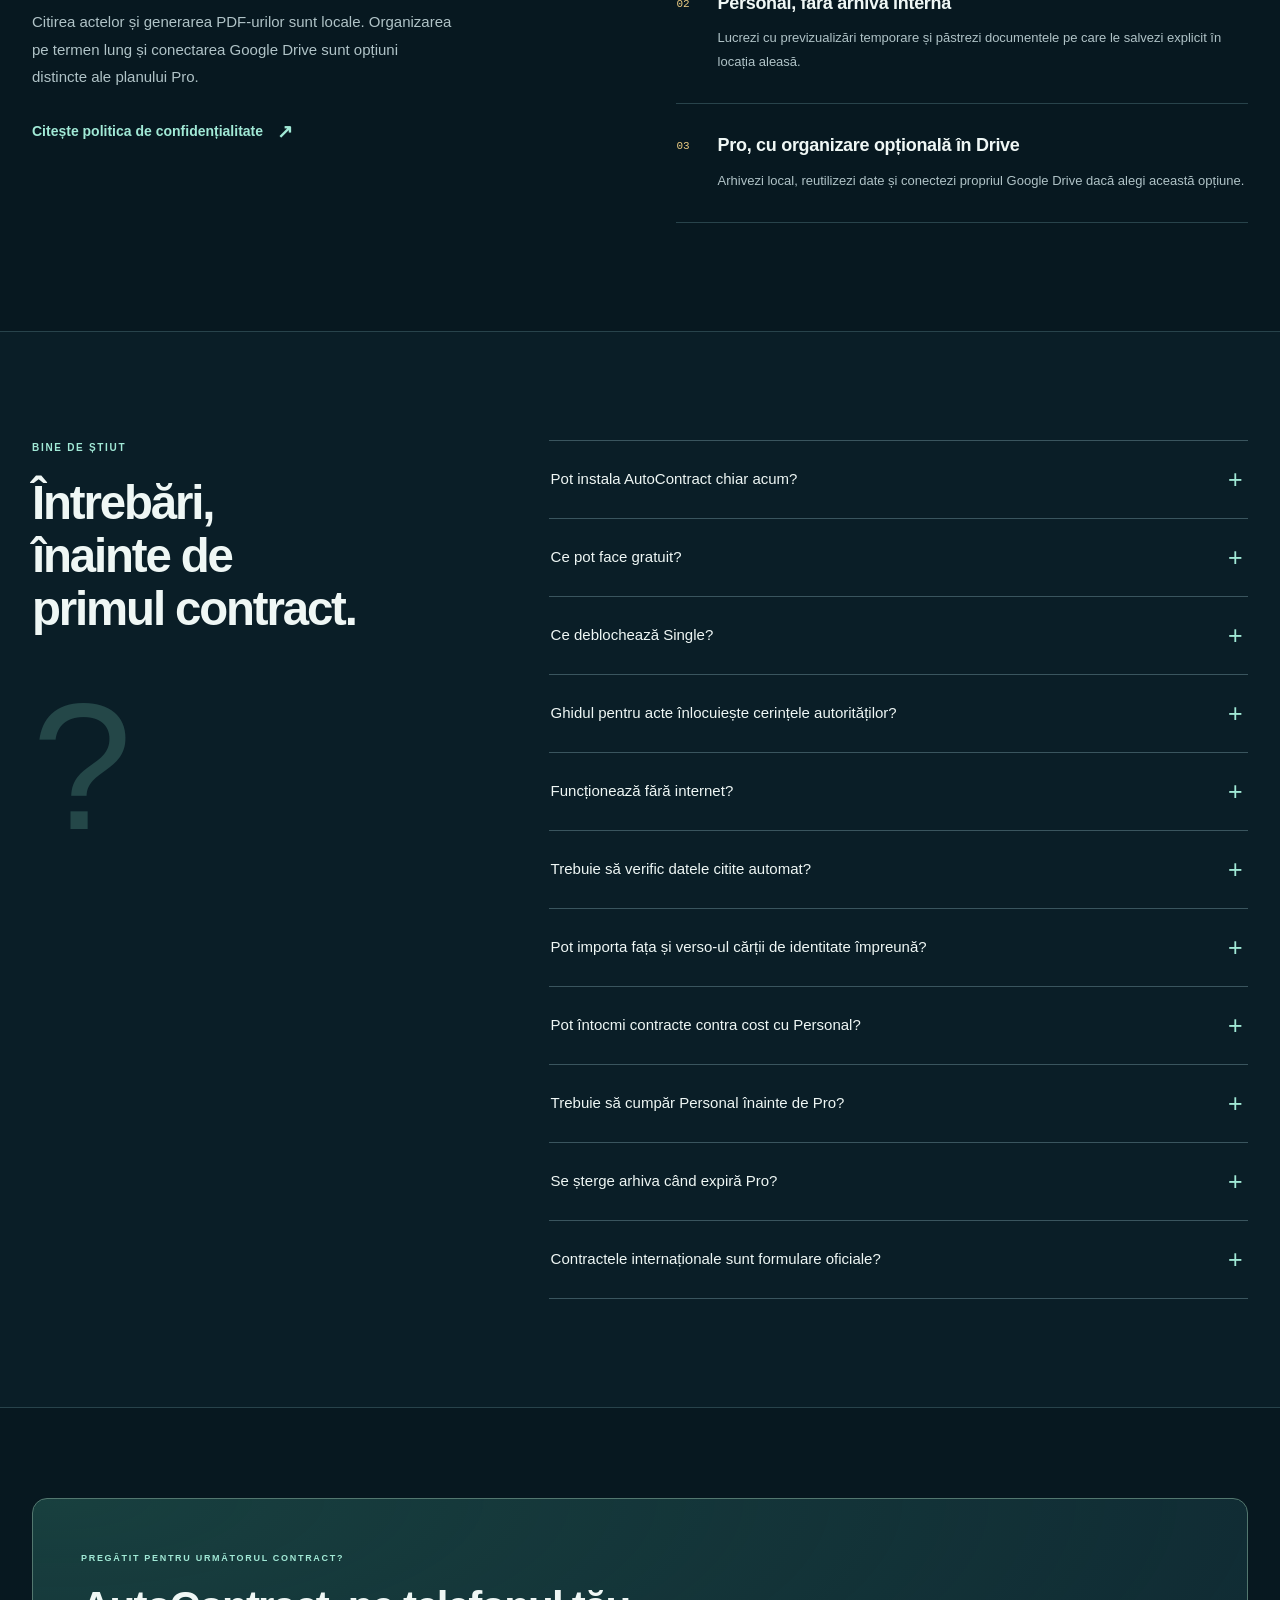
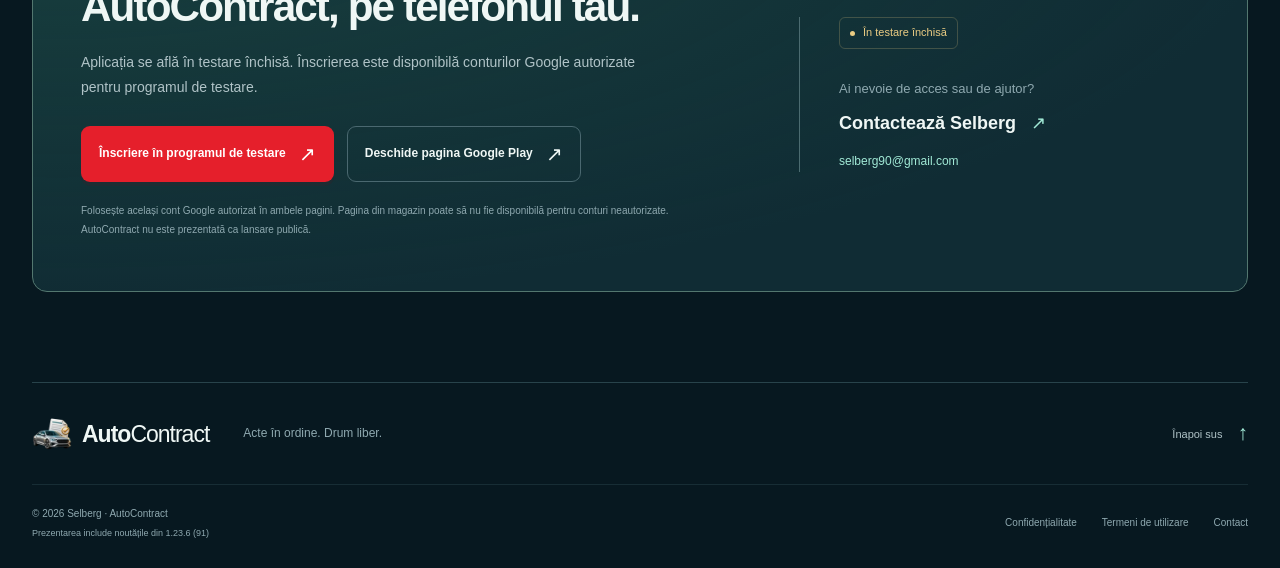
==== commit b47541db: "Describe registration appointments on the Romanian homepage" ====
--- a/index.html
+++ b/index.html
@@ -3,7 +3,7 @@
 <head>
   <meta charset="utf-8">
   <meta name="viewport" content="width=device-width, initial-scale=1">
-  <meta name="description" content="Contracte auto România ITL 054 și 11 țări, OCR local, ghid gratuit pentru acte și export PDF prin Single, Personal sau Pro.">
+  <meta name="description" content="AutoContract pentru Android: contracte auto ITL 054 și internaționale, OCR local și ghid gratuit cu programări, notificări și taxe de înmatriculare.">
   <meta name="theme-color" content="#071820">
   <meta name="color-scheme" content="dark">
   <title>AutoContract — Contracte auto, de la acte la PDF</title>
@@ -16,7 +16,7 @@
   <meta property="og:locale" content="ro_RO">
   <meta property="og:locale:alternate" content="en_GB">
   <meta property="og:title" content="AutoContract — Contracte auto, de la acte la PDF">
-  <meta property="og:description" content="Contracte auto România ITL 054 și 11 țări, OCR local, ghid gratuit pentru acte și export PDF prin Single, Personal sau Pro.">
+  <meta property="og:description" content="AutoContract pentru Android: contracte auto ITL 054 și internaționale, OCR local și ghid gratuit cu programări, notificări și taxe de înmatriculare.">
   <meta property="og:url" content="https://autocontract.myprintx.com/">
   <meta property="og:image" content="https://autocontract.myprintx.com/assets/social-card.jpg">
   <meta property="og:image:width" content="1200">
@@ -24,7 +24,7 @@
   <meta property="og:image:alt" content="AutoContract 1.23.0: ecranul Acasă și ghidul gratuit pentru acte auto">
   <meta name="twitter:card" content="summary_large_image">
   <meta name="twitter:title" content="AutoContract — Contracte auto, de la acte la PDF">
-  <meta name="twitter:description" content="Contracte auto România ITL 054 și 11 țări, OCR local, ghid gratuit pentru acte și export PDF prin Single, Personal sau Pro.">
+  <meta name="twitter:description" content="AutoContract pentru Android: contracte auto ITL 054 și internaționale, OCR local și ghid gratuit cu programări, notificări și taxe de înmatriculare.">
   <meta name="twitter:image" content="https://autocontract.myprintx.com/assets/social-card.jpg">
   <link rel="icon" href="/assets/favicon.ico" sizes="any">
   <link rel="icon" type="image/png" href="/assets/favicon-32.png" sizes="32x32">
@@ -58,7 +58,7 @@
           <div class="hero-meta"><p class="eyebrow">AUTOCONTRACT · ANDROID</p><span class="status"><span aria-hidden="true"></span>În testare închisă</span></div>
           <h1 id="hero-title">Acte în ordine.<br><span>Drum liber.</span></h1>
           <p class="hero-lead">Citești actele pe telefon, verifici datele și pregătești contractul pentru România sau una dintre cele 11 țări. Cu un ghid gratuit pentru actele de înmatriculare și accesul potrivit fiecărei tranzacții.</p>
-          <div class="actions"><a class="button button-primary" href="#instalare">Participă la testare <span aria-hidden="true">↗</span></a><a class="text-link" href="#contracte">Descoperă funcțiile <span aria-hidden="true">↓</span></a></div>
+          <div class="actions"><a class="button button-primary" href="#instalare">Participă la testare <span aria-hidden="true">↗</span></a><a class="text-link" href="#programari">Programări și taxe auto <span aria-hidden="true">↓</span></a></div>
           <p class="access-note">Instalarea necesită un cont Google autorizat și înscrierea în programul de testare.</p>
         </div>
         <aside class="hero-destination" aria-label="ROMÂNIA + 11 ȚĂRI">
@@ -75,9 +75,31 @@
             <img src="/assets/promo-current.jpg" alt="AutoContract 1.23.0: ecranul Acasă și ghidul gratuit pentru acte auto" width="1024" height="500" fetchpriority="high" decoding="async">
           </picture>
         </div>
-        <figcaption><span class="caption-label">INTERFAȚA ACTUALĂ</span><span>Prezentare cu ecrane reale AutoContract 1.23.0. Funcțiile de arhivare și Google Drive necesită Pro; documentul final se deblochează separat.</span></figcaption>
+        <figcaption><span class="caption-label">ECRANE DIN VERSIUNEA 1.23.0</span><span>Prezentare cu ecrane reale AutoContract 1.23.0. Funcțiile de arhivare și Google Drive necesită Pro; documentul final se deblochează separat.</span></figcaption>
       </figure>
       <div class="hero-facts"><div><span class="fact-mark" aria-hidden="true">↳</span><div><strong>OCR local</strong><span>Citirea documentelor pe dispozitiv</span></div></div><div><span class="fact-mark" aria-hidden="true">↳</span><div><strong>RO + internațional</strong><span>ITL 054 și contracte pentru 11 țări</span></div></div><div><span class="fact-mark" aria-hidden="true">↳</span><div><strong>Tu verifici</strong><span>Confirmi datele înainte de documentul final</span></div></div></div>
+    </section>
+
+    <section class="section shell" id="programari" aria-labelledby="appointments-title">
+      <div class="section-head">
+        <div><p class="eyebrow">GHID GRATUIT DE ÎNMATRICULARE</p><h2 id="appointments-title">Programări și taxe auto</h2></div>
+        <p class="section-intro">Din Acasă, deschide „Acte auto necesare înmatriculării” și alege „Programări și taxe”.</p>
+      </div>
+      <div class="updates-grid">
+        <article>
+          <h3>Fă o programare</h3>
+          <p>Deschizi portalul RAR sau DGPCI. În DGPCI alegi județul și serviciul pentru numere roșii, transcriere sau înmatriculare.</p>
+        </article>
+        <article>
+          <h3>Păstrează confirmarea</h3>
+          <p>Notezi programarea pe telefon, atașezi o poză sau un PDF de până la 20 MB și poți activa o notificare cu o zi înainte.</p>
+        </article>
+        <article>
+          <h3>Plătește taxele online</h3>
+          <p>Deschizi portalurile oficiale DGPCI și Ghișeul.ro pentru taxele de certificat de înmatriculare, autorizație provizorie și plăcuțe.</p>
+        </article>
+      </div>
+      <p class="info-note"><span aria-hidden="true">i</span>Funcția este inclusă în AutoContract 1.23.6 (91). Instalează actualizarea când apare în Google Play pentru contul tău de tester Alpha.</p>
     </section>
 
     <section class="section shell" id="cum-functioneaza" aria-labelledby="workflow-title">
@@ -159,7 +181,7 @@
   </main>
   <footer class="site-footer shell">
     <div class="footer-top"><a class="brand" href="/" aria-label="AutoContract — Acasă"><img src="/assets/logo-96.webp" srcset="/assets/logo-96.webp 96w, /assets/logo-192.webp 192w" sizes="40px" alt="" width="40" height="40"><span>Auto<span class="brand-light">Contract</span></span></a><p>Acte în ordine. Drum liber.</p><a class="back-top" href="#sus">Înapoi sus <span aria-hidden="true">↑</span></a></div>
-    <div class="footer-bottom"><div><span>© 2026 Selberg · AutoContract</span><small>Prezentare actualizată pentru 1.23.0 (85)</small></div><nav aria-label="Informații și contact"><a href="/confidentialitate.html">Confidențialitate</a><a href="/termeni.html">Termeni de utilizare</a><a href="mailto:selberg90@gmail.com">Contact</a></nav></div>
+    <div class="footer-bottom"><div><span>© 2026 Selberg · AutoContract</span><small>Prezentarea include noutățile din 1.23.6 (91)</small></div><nav aria-label="Informații și contact"><a href="/confidentialitate.html">Confidențialitate</a><a href="/termeni.html">Termeni de utilizare</a><a href="mailto:selberg90@gmail.com">Contact</a></nav></div>
   </footer>
 </body>
 </html>
--- a/assets/site.css
+++ b/assets/site.css
@@ -421,3 +421,27 @@
   .price-plan .button { display: none; }
   html.has-reveal [data-reveal] { opacity: 1; transform: none; }
 }
+
+/* Current product: four access levels and a six-card feature overview. */
+.pricing-grid { grid-template-columns: repeat(4, minmax(0, 1fr)); gap: 16px; }
+.price-plan { padding: 29px 22px 24px; }
+.price-plan .price strong { font-size: clamp(38px, 4.4vw, 59px); }
+.plan-single { border-color: #2b9f9c; background: linear-gradient(155deg, #0d3037, #081a22); }
+.updates-grid { display: grid; grid-template-columns: repeat(3, minmax(0, 1fr)); gap: 20px; }
+.updates-grid article { padding: 27px; border: 1px solid var(--line); border-radius: 14px; background: linear-gradient(145deg, #10313a, #091c24); }
+.update-number { display: inline-block; color: var(--mint); font-size: 12px; letter-spacing: .15em; margin-bottom: 18px; }
+.updates-grid h3 { font-size: 20px; line-height: 1.35; margin: 0 0 12px; }
+.updates-grid p { color: var(--muted); font-size: 14px; line-height: 1.75; margin: 0; }
+@media (min-width: 641px) and (max-width: 1099px) {
+ .pricing-grid { grid-template-columns: repeat(2, minmax(0, 1fr)); }
+ .price-plan { display: flex; padding: 28px; }
+ .price-plan .price strong { font-size: 55px; }
+ .price-plan .feature-list { margin-top: 24px; padding-top: 22px; border-top: 1px solid var(--line); }
+ .updates-grid { grid-template-columns: repeat(2, minmax(0, 1fr)); }
+}
+@media (max-width: 640px) {
+ .pricing-grid, .updates-grid { grid-template-columns: 1fr; }
+ .price-plan { padding: 27px; }
+ .price-plan .price strong { font-size: 57px; }
+ .updates-grid article { padding: 24px; }
+}
